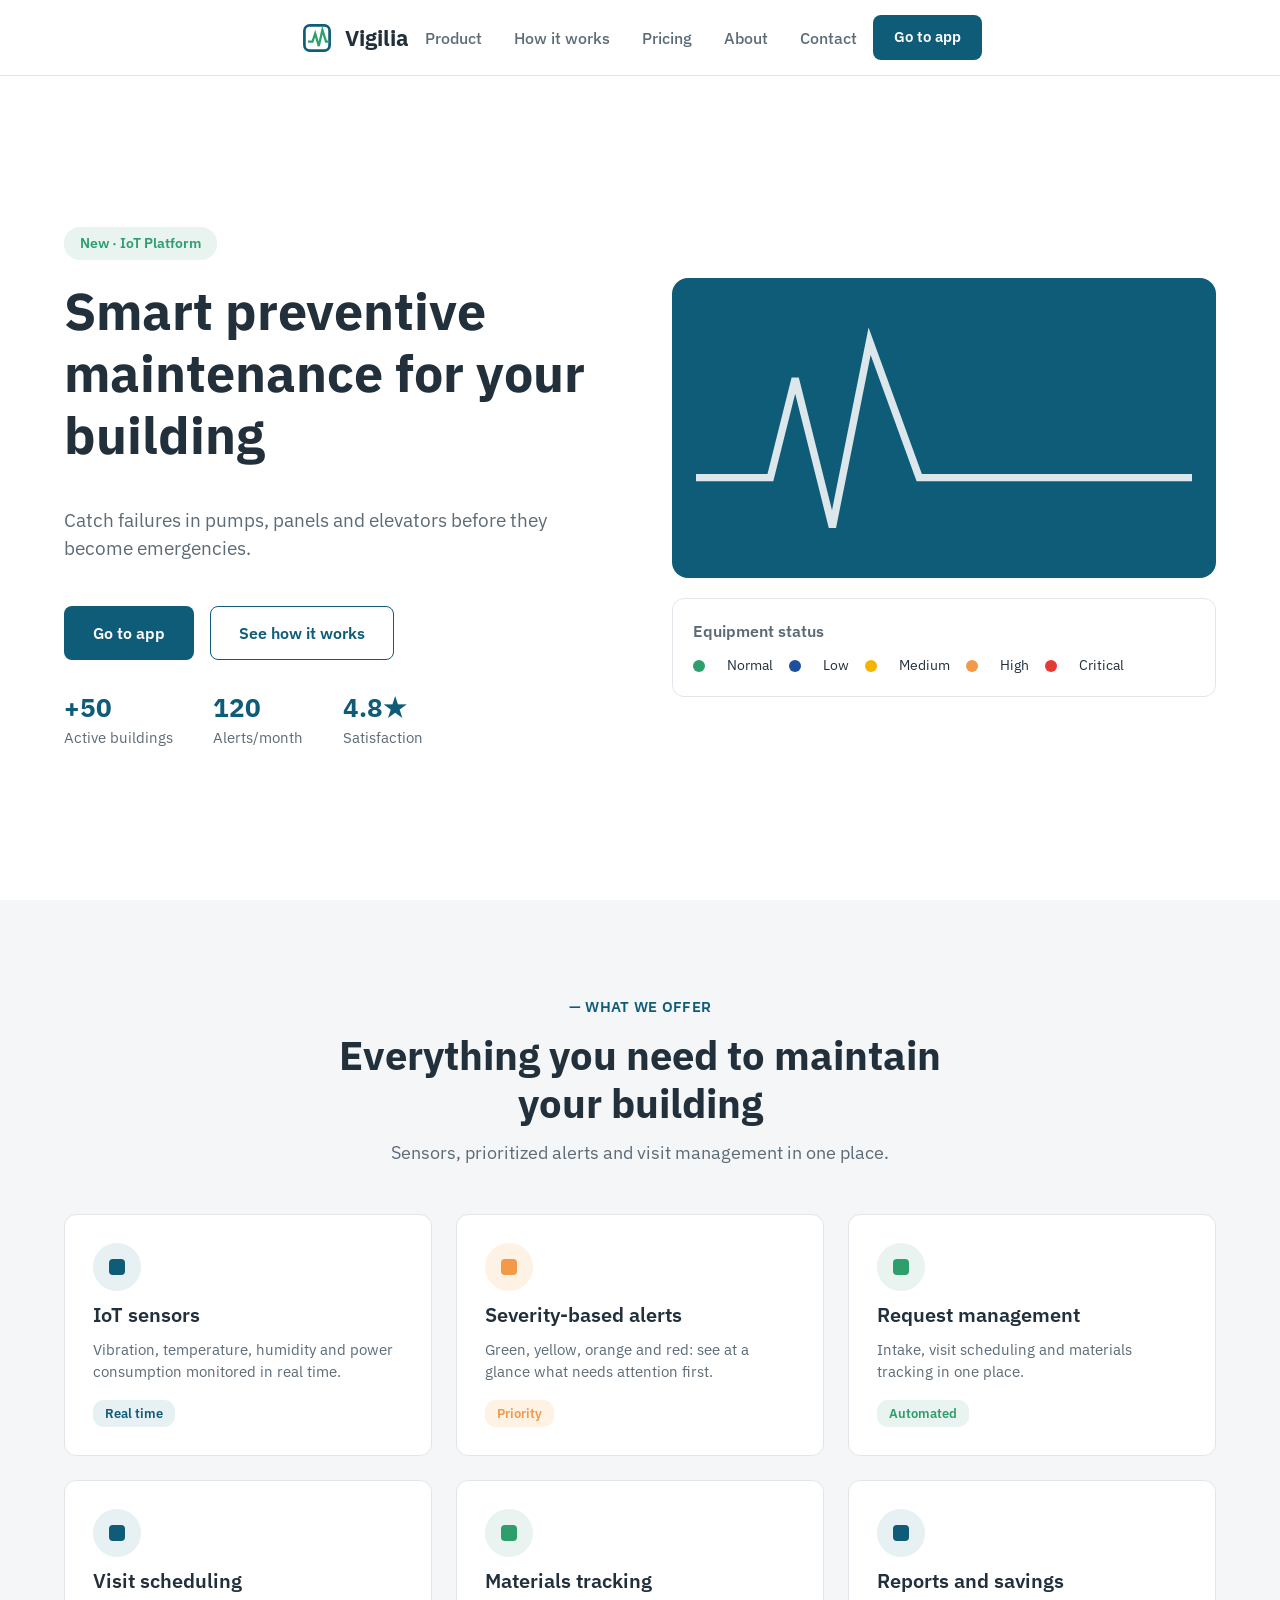
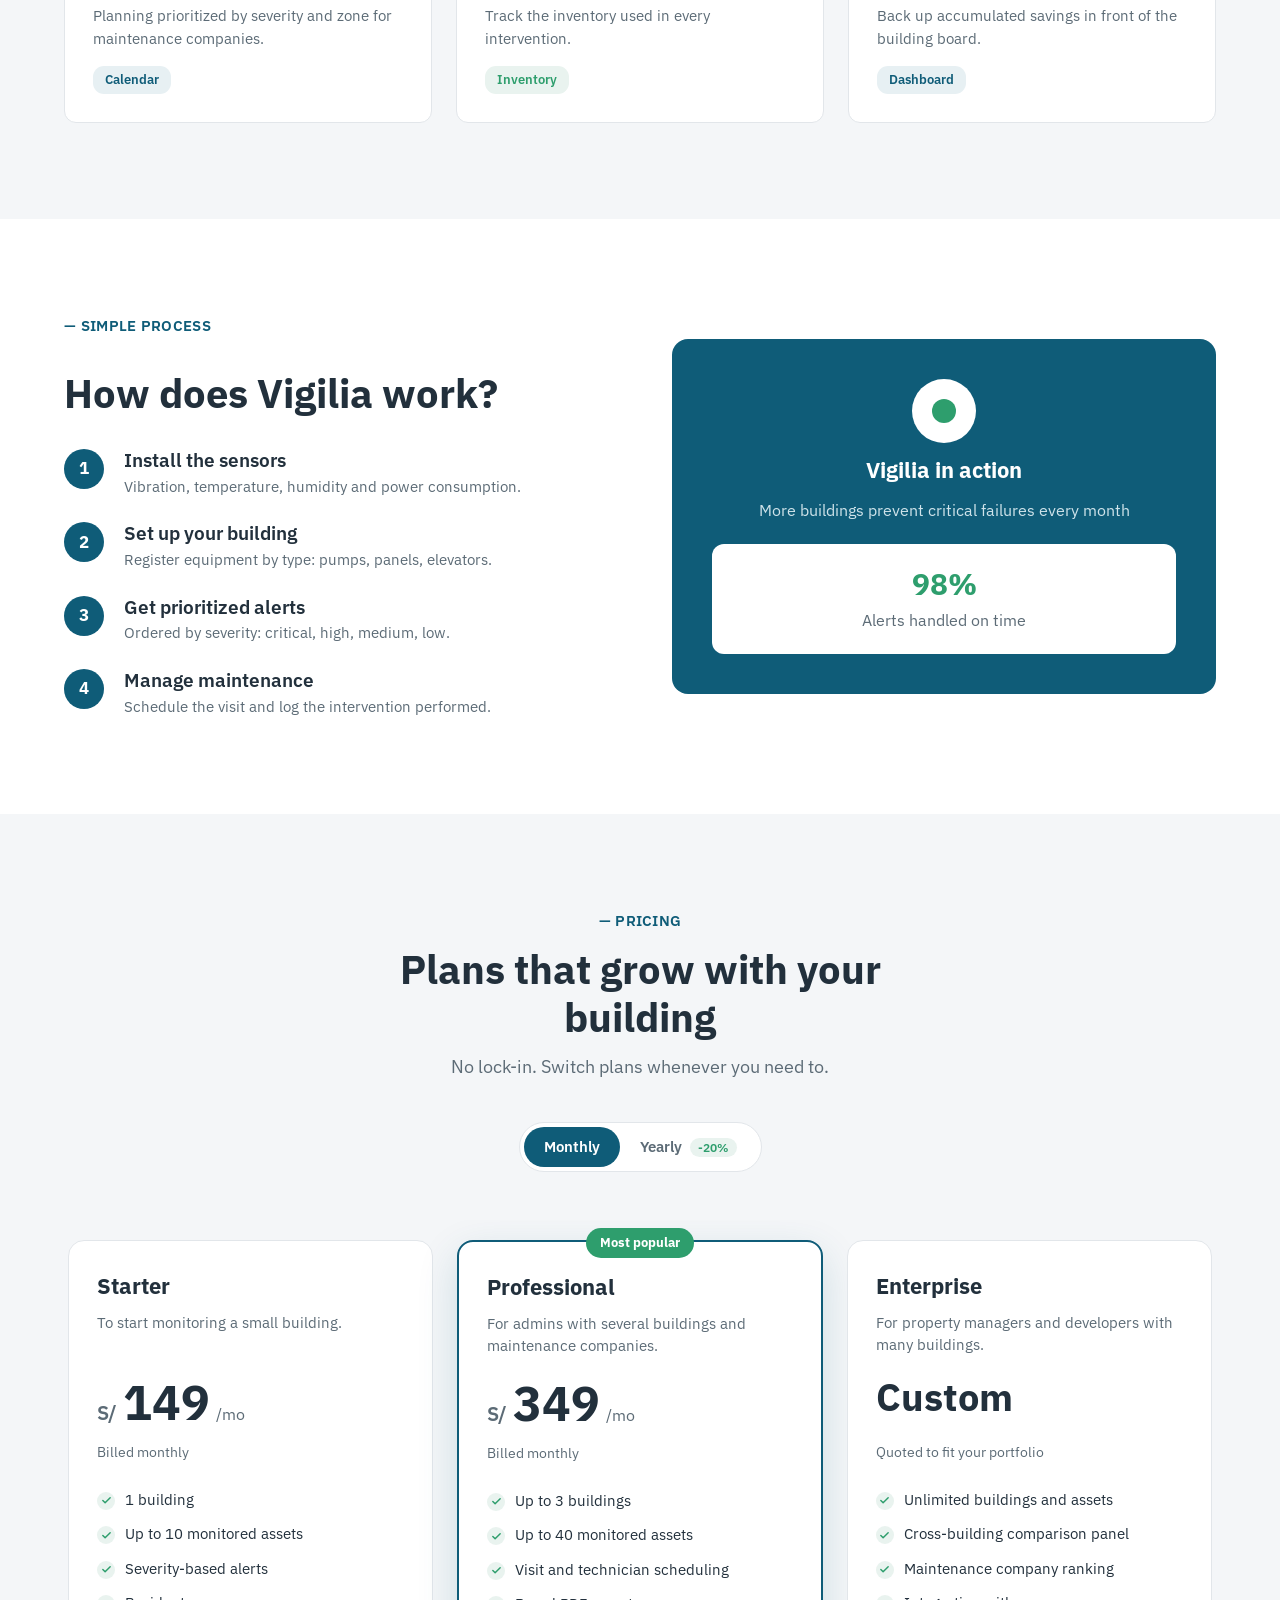
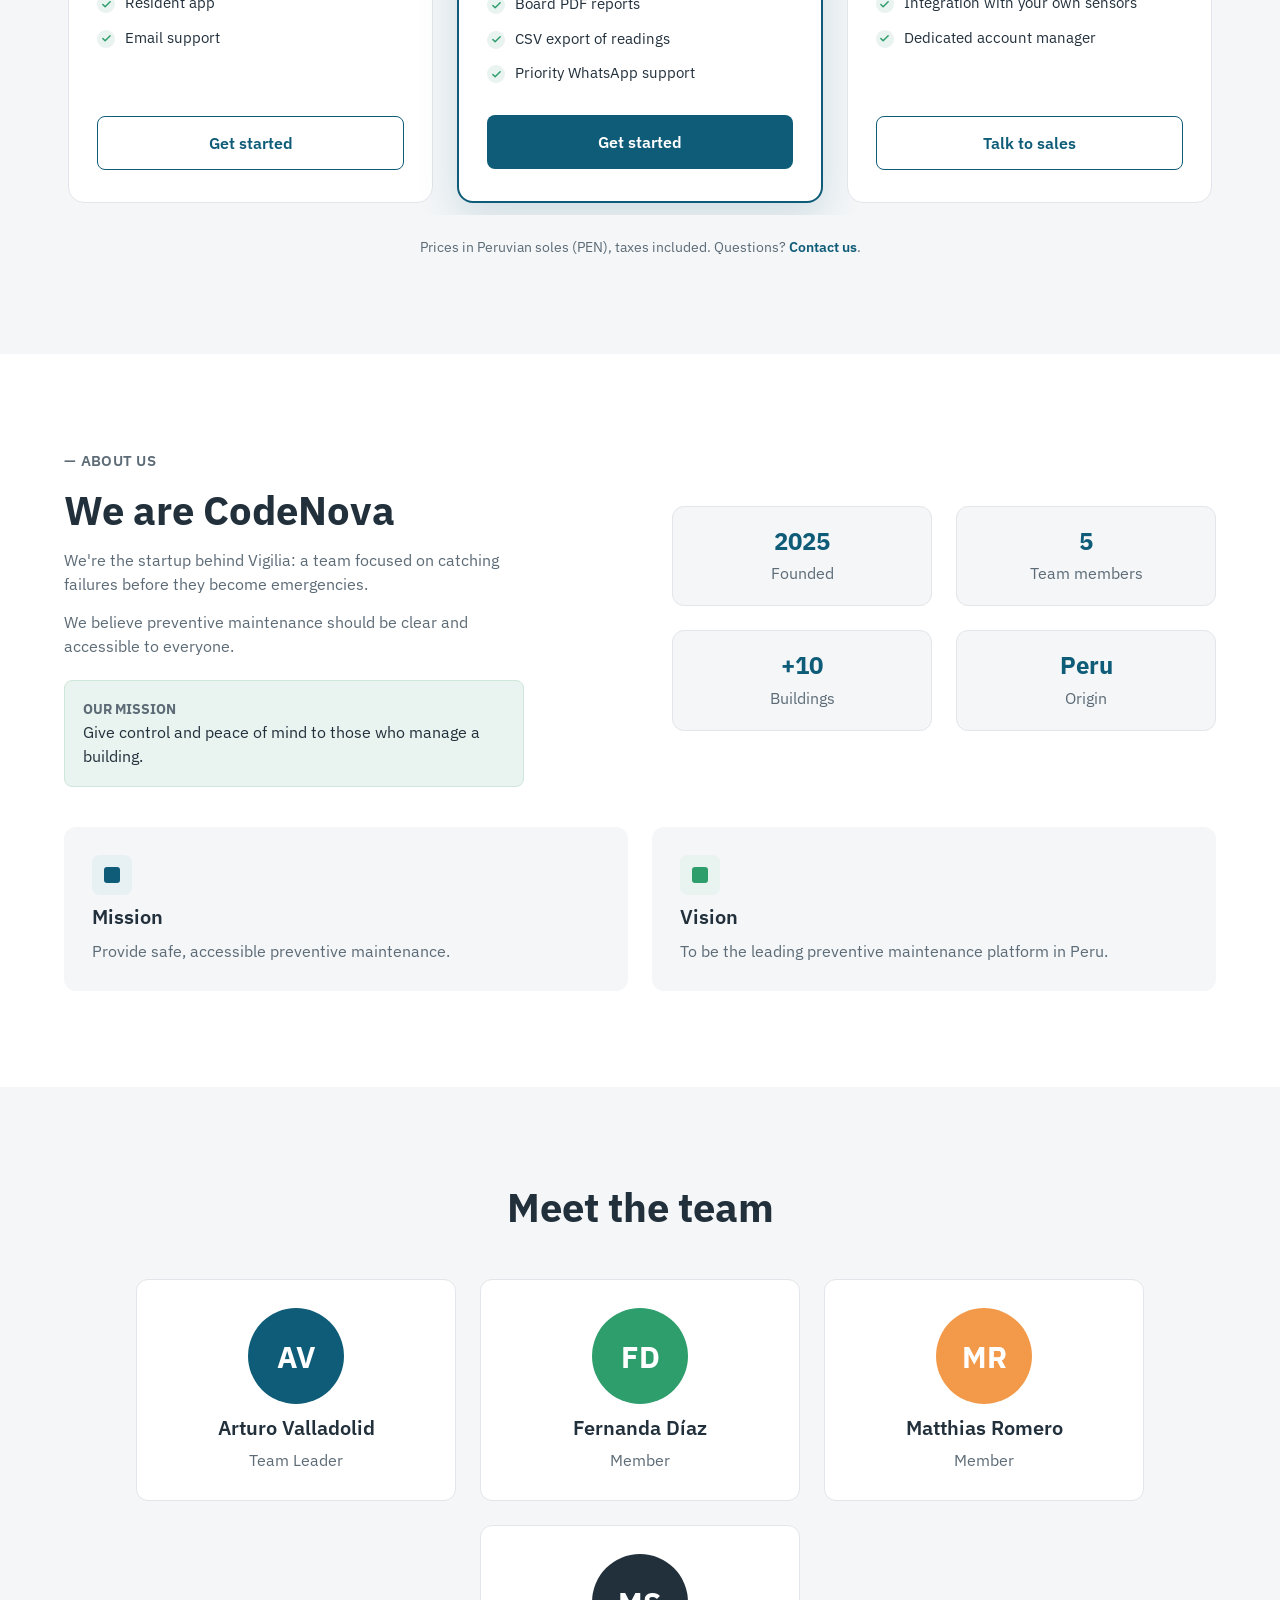
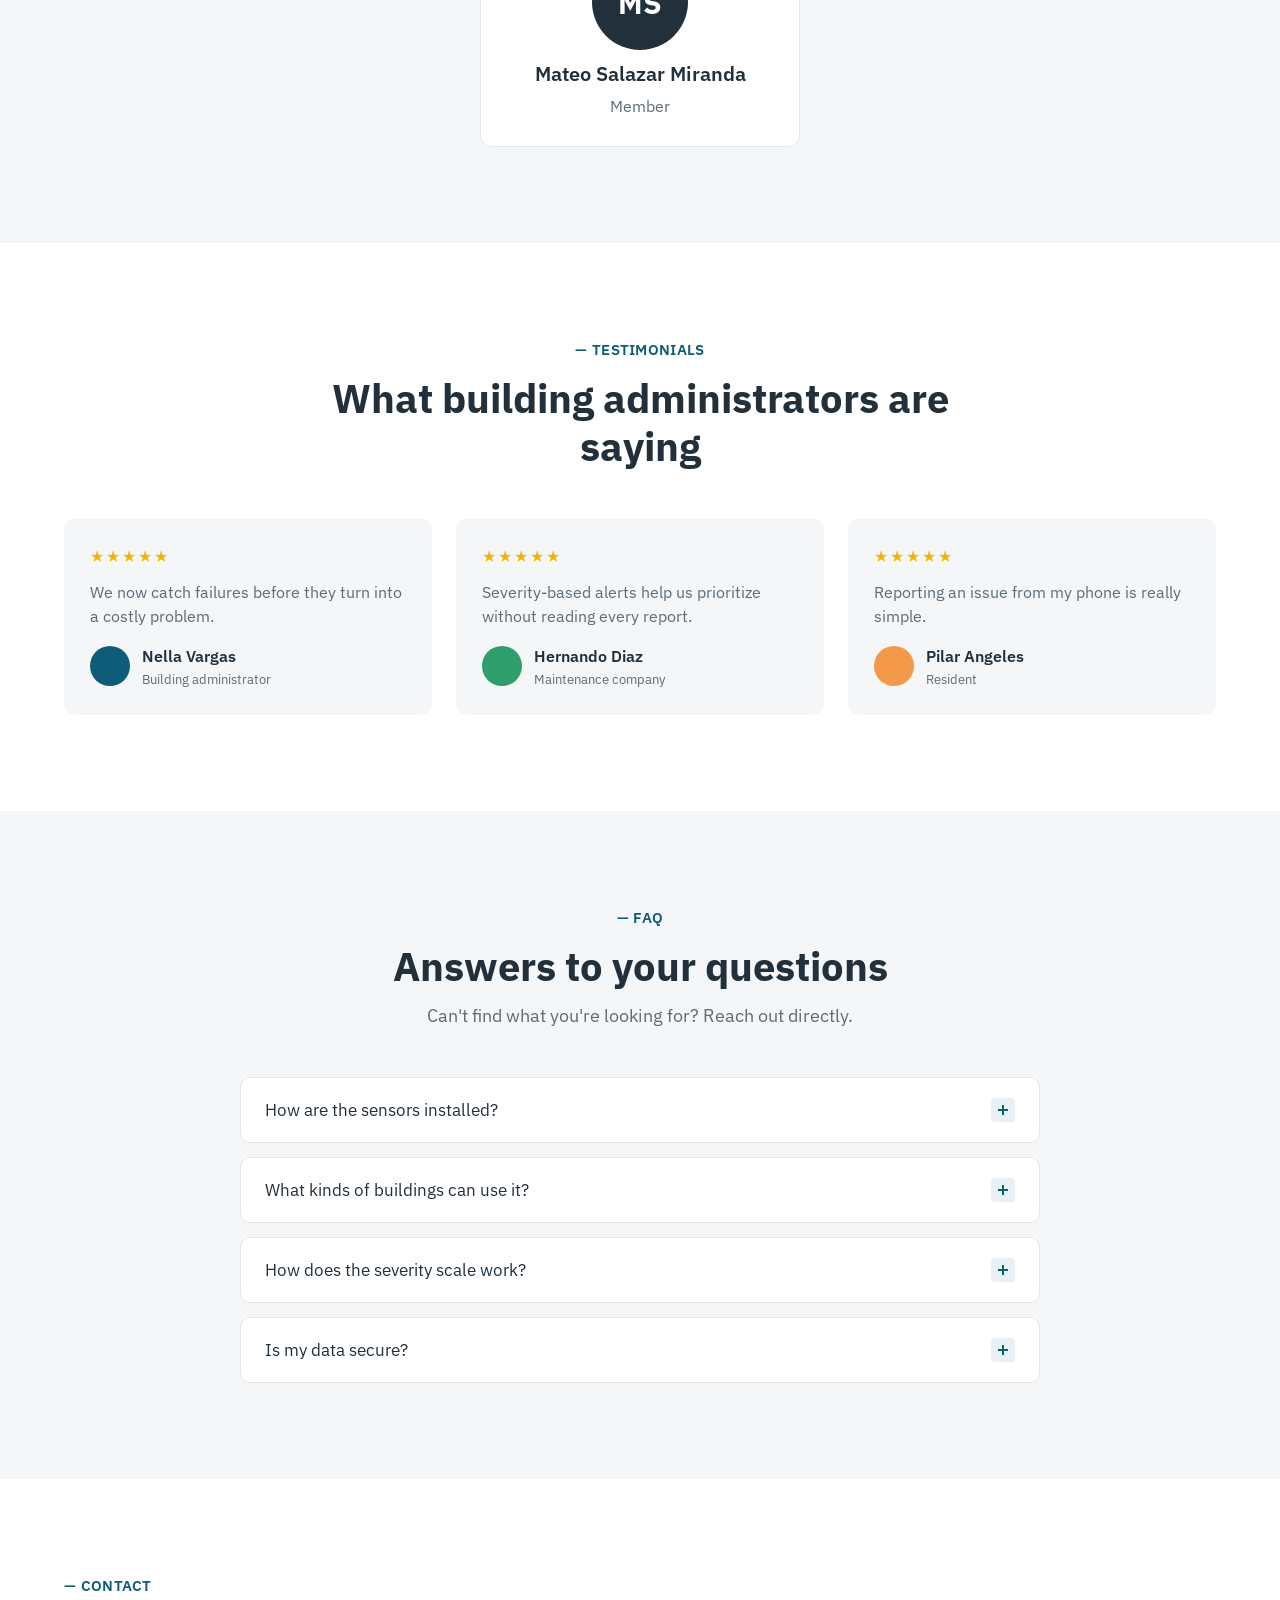
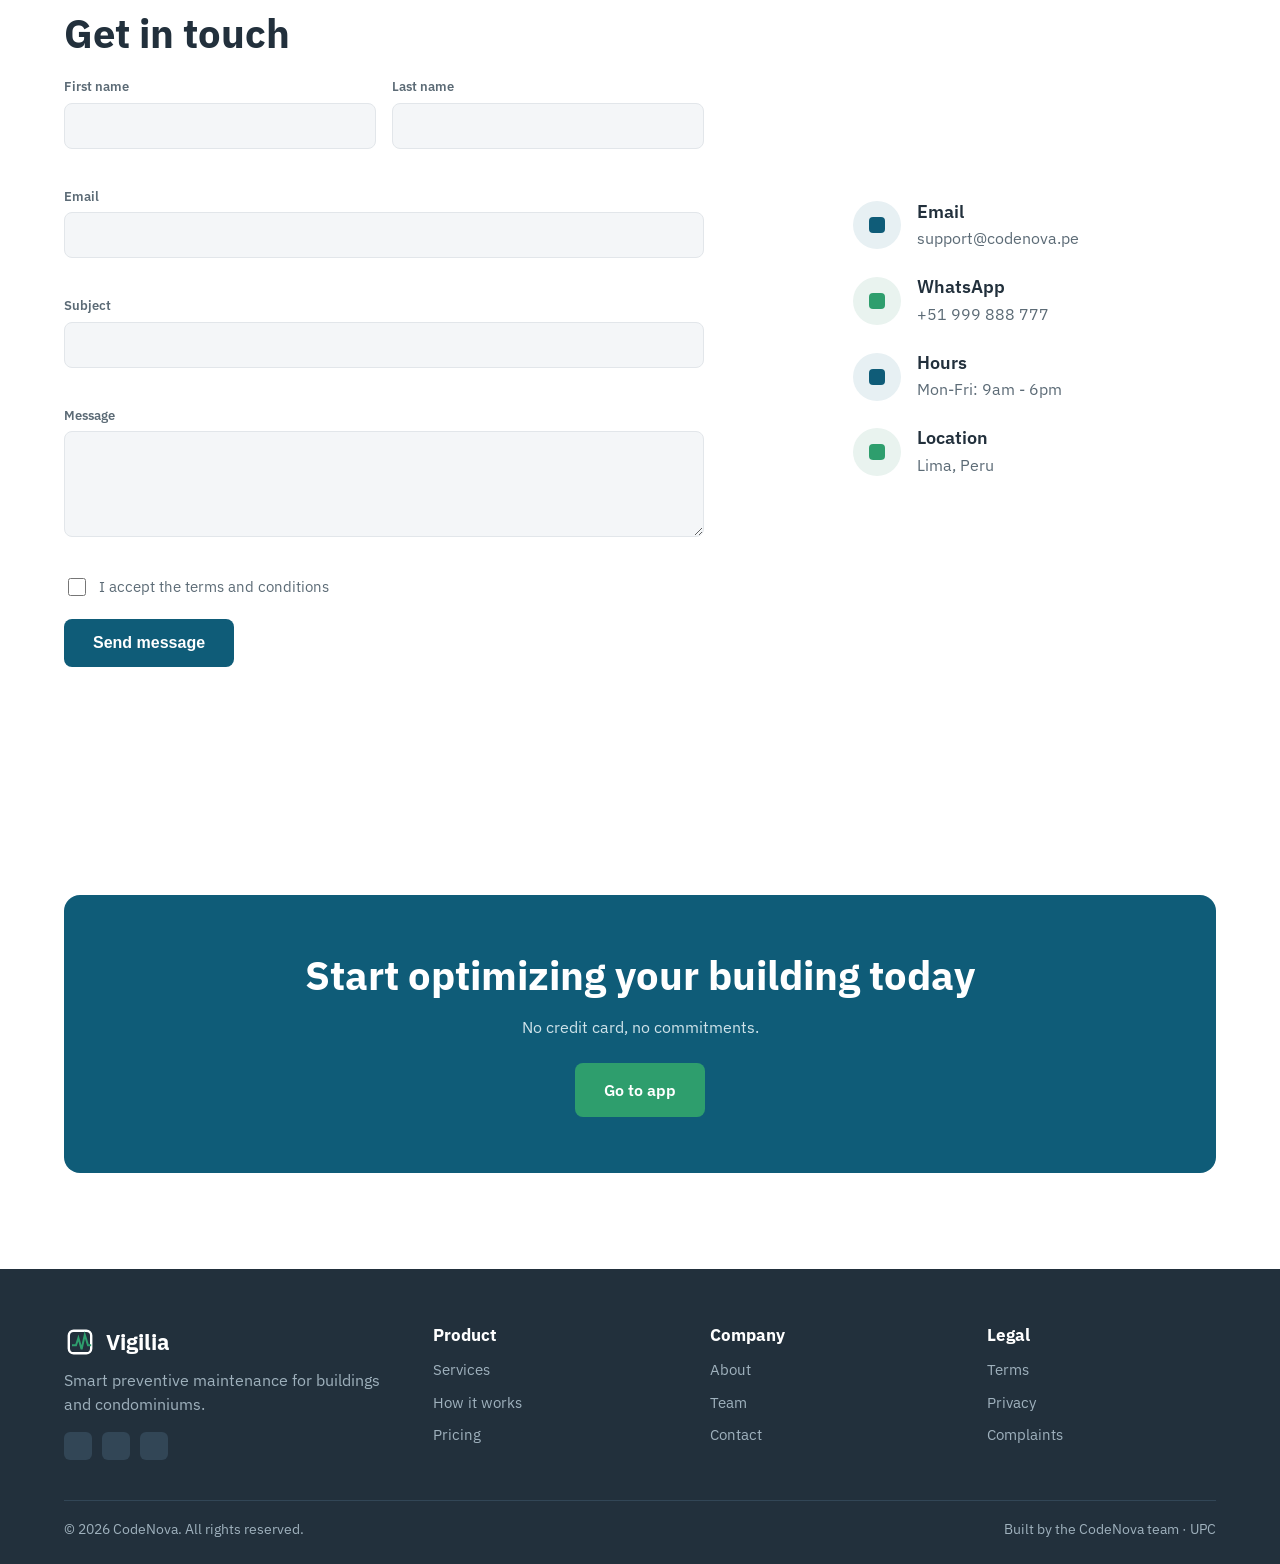
==== index.html @ ddab9d47 "fix(landing): add seo meta tags and four severity levels" ====
<!DOCTYPE html>
<html lang="en">
<head>
<meta charset="UTF-8">
<meta name="viewport" content="width=device-width, initial-scale=1.0">
<title>Vigilia — Smart Preventive Maintenance</title>
<meta name="description" content="Vigilia: an IoT preventive maintenance platform for buildings and condominiums. Catch failures in pumps, panels and elevators before they become emergencies.">
<meta name="keywords" content="preventive maintenance, building maintenance, condominium, IoT sensors, water pump, elevator, electrical panel, Lima, Vigilia">
<meta name="author" content="CodeNova">
<link rel="icon" href="data:image/svg+xml,%3Csvg xmlns='http://www.w3.org/2000/svg' viewBox='0 0 40 40'%3E%3Crect x='6' y='6' width='28' height='28' rx='6' fill='none' stroke='%230F5C78' stroke-width='3'/%3E%3Cpolyline points='10,24 15,24 18,15 22,29 26,11 30,24 34,24' fill='none' stroke='%232E9E6D' stroke-width='2.5'/%3E%3C/svg%3E">
<link rel="preconnect" href="https://fonts.googleapis.com">
<link rel="preconnect" href="https://fonts.gstatic.com" crossorigin>
<link href="https://fonts.googleapis.com/css2?family=IBM+Plex+Sans:wght@400;500;600;700&display=swap" rel="stylesheet">
<link rel="stylesheet" href="css/style.css">
</head>
<body>

<header class="site-header" id="header">
  <div class="container header-inner">
    <a href="#top" class="logo" aria-label="Vigilia - home">
      <svg viewBox="0 0 40 40" width="36" height="36" aria-hidden="true">
        <rect x="6" y="6" width="28" height="28" rx="6" fill="none" stroke="#0F5C78" stroke-width="3"></rect>
        <polyline points="10,24 15,24 18,15 22,29 26,11 30,24 34,24" fill="none" stroke="#2E9E6D" stroke-width="2.5"></polyline>
      </svg>
      <span>Vigilia</span>
    </a>

    <nav class="main-nav" id="main-nav">
      <a href="#features">Product</a>
      <a href="#how-it-works">How it works</a>
      <a href="#pricing">Pricing</a>
      <a href="#about">About</a>
      <a href="#contact">Contact</a>
    </nav>

    <div class="header-actions">
      <a href="https://vigilia-frontend.vercel.app" class="btn btn-primary btn-sm">Go to app</a>
    </div>

    <button class="menu-toggle" id="menu-toggle" aria-label="Open menu" aria-expanded="false" aria-controls="main-nav">
      <span></span><span></span><span></span>
    </button>
  </div>
</header>

<main id="top">

  <!-- HERO -->
  <section class="hero">
    <div class="container hero-inner">
      <div class="hero-copy">
        <span class="badge badge-green">New · IoT Platform</span>
        <h1>Smart preventive maintenance for your building</h1>
        <p class="lead">Catch failures in pumps, panels and elevators before they become emergencies.</p>
        <div class="hero-cta">
          <a href="https://vigilia-frontend.vercel.app" class="btn btn-primary">Go to app</a>
          <a href="#how-it-works" class="btn btn-outline">See how it works</a>
        </div>
        <div class="hero-stats">
          <div class="stat">
            <h3>+50</h3>
            <p>Active buildings</p>
          </div>
          <div class="stat">
            <h3>120</h3>
            <p>Alerts/month</p>
          </div>
          <div class="stat">
            <h3>4.8★</h3>
            <p>Satisfaction</p>
          </div>
        </div>
      </div>

      <div class="hero-visual">
        <div class="chart-card">
          <svg viewBox="0 0 200 100" aria-label="Preview of the Vigilia dashboard">
            <polyline points="0,70 30,70 40,30 55,90 70,15 90,70 200,70" fill="none" stroke="#ffffff" stroke-width="3" opacity="0.85"></polyline>
          </svg>
        </div>
        <div class="status-card">
          <p class="status-title">Equipment status</p>
          <div class="status-legend">
            <span class="dot" style="background:#2E9E6D"></span>Normal
            <span class="dot" style="background:#1F4E9C"></span>Low
            <span class="dot" style="background:#F4B400"></span>Medium
            <span class="dot" style="background:#F2994A"></span>High
            <span class="dot" style="background:#E53935"></span>Critical
          </div>
        </div>
      </div>
    </div>
  </section>

  <!-- FEATURES -->
  <section class="section section-alt" id="features">
    <div class="container">
      <div class="section-heading">
        <p class="eyebrow">— WHAT WE OFFER</p>
        <h2>Everything you need to maintain your building</h2>
        <p class="section-sub">Sensors, prioritized alerts and visit management in one place.</p>
      </div>

      <div class="grid grid-3">
        <div class="card">
          <div class="icon-badge icon-blue"></div>
          <h3>IoT sensors</h3>
          <p>Vibration, temperature, humidity and power consumption monitored in real time.</p>
          <span class="tag tag-blue">Real time</span>
        </div>
        <div class="card">
          <div class="icon-badge icon-orange"></div>
          <h3>Severity-based alerts</h3>
          <p>Green, yellow, orange and red: see at a glance what needs attention first.</p>
          <span class="tag tag-orange">Priority</span>
        </div>
        <div class="card">
          <div class="icon-badge icon-green"></div>
          <h3>Request management</h3>
          <p>Intake, visit scheduling and materials tracking in one place.</p>
          <span class="tag tag-green">Automated</span>
        </div>
        <div class="card">
          <div class="icon-badge icon-blue"></div>
          <h3>Visit scheduling</h3>
          <p>Planning prioritized by severity and zone for maintenance companies.</p>
          <span class="tag tag-blue">Calendar</span>
        </div>
        <div class="card">
          <div class="icon-badge icon-green"></div>
          <h3>Materials tracking</h3>
          <p>Track the inventory used in every intervention.</p>
          <span class="tag tag-green">Inventory</span>
        </div>
        <div class="card">
          <div class="icon-badge icon-blue"></div>
          <h3>Reports and savings</h3>
          <p>Back up accumulated savings in front of the building board.</p>
          <span class="tag tag-blue">Dashboard</span>
        </div>
      </div>
    </div>
  </section>

  <!-- HOW IT WORKS -->
  <section class="section" id="how-it-works">
    <div class="container how-inner">
      <div class="how-copy">
        <p class="eyebrow">— SIMPLE PROCESS</p>
        <h2>How does Vigilia work?</h2>

        <ol class="steps">
          <li>
            <span class="step-number">1</span>
            <div>
              <h3>Install the sensors</h3>
              <p>Vibration, temperature, humidity and power consumption.</p>
            </div>
          </li>
          <li>
            <span class="step-number">2</span>
            <div>
              <h3>Set up your building</h3>
              <p>Register equipment by type: pumps, panels, elevators.</p>
            </div>
          </li>
          <li>
            <span class="step-number">3</span>
            <div>
              <h3>Get prioritized alerts</h3>
              <p>Ordered by severity: critical, high, medium, low.</p>
            </div>
          </li>
          <li>
            <span class="step-number">4</span>
            <div>
              <h3>Manage maintenance</h3>
              <p>Schedule the visit and log the intervention performed.</p>
            </div>
          </li>
        </ol>
      </div>

      <div class="how-visual">
        <div class="action-card">
          <div class="action-icon"></div>
          <h3>Vigilia in action</h3>
          <p>More buildings prevent critical failures every month</p>
          <div class="action-metric">
            <h3>98%</h3>
            <p>Alerts handled on time</p>
          </div>
        </div>
      </div>
    </div>
  </section>

  <!-- PRICING -->
  <section class="section section-alt" id="pricing">
    <div class="container">
      <div class="section-heading">
        <p class="eyebrow">— PRICING</p>
        <h2>Plans that grow with your building</h2>
        <p class="section-sub">No lock-in. Switch plans whenever you need to.</p>
        <div class="billing-toggle" role="group" aria-label="Billing">
          <button type="button" class="on" data-billing="monthly">Monthly</button>
          <button type="button" data-billing="yearly">Yearly <span>-20%</span></button>
        </div>
      </div>

      <div class="pricing-carousel">
        <button type="button" class="carousel-btn prev" id="price-prev" aria-label="Previous plan">
          <svg viewBox="0 0 24 24" width="22" height="22" fill="none" stroke="currentColor" stroke-width="2" stroke-linecap="round" stroke-linejoin="round" aria-hidden="true"><path d="m15 18-6-6 6-6"/></svg>
        </button>

        <div class="pricing-track" id="price-track" tabindex="0" aria-label="Pricing plans">
          <article class="plan">
            <h3>Starter</h3>
            <p class="plan-desc">To start monitoring a small building.</p>
            <p class="plan-price"><span class="cur">S/</span><span class="amount" data-monthly="149" data-yearly="119">149</span><span class="per">/mo</span></p>
            <p class="plan-billed" data-monthly-text="Billed monthly" data-yearly-text="Billed yearly (S/ 1,428)">Billed monthly</p>
            <ul class="plan-list">
              <li>1 building</li>
              <li>Up to 10 monitored assets</li>
              <li>Severity-based alerts</li>
              <li>Resident app</li>
              <li>Email support</li>
            </ul>
            <a href="https://vigilia-frontend.vercel.app" class="btn btn-outline">Get started</a>
          </article>

          <article class="plan plan-featured">
            <span class="plan-flag">Most popular</span>
            <h3>Professional</h3>
            <p class="plan-desc">For admins with several buildings and maintenance companies.</p>
            <p class="plan-price"><span class="cur">S/</span><span class="amount" data-monthly="349" data-yearly="279">349</span><span class="per">/mo</span></p>
            <p class="plan-billed" data-monthly-text="Billed monthly" data-yearly-text="Billed yearly (S/ 3,348)">Billed monthly</p>
            <ul class="plan-list">
              <li>Up to 3 buildings</li>
              <li>Up to 40 monitored assets</li>
              <li>Visit and technician scheduling</li>
              <li>Board PDF reports</li>
              <li>CSV export of readings</li>
              <li>Priority WhatsApp support</li>
            </ul>
            <a href="https://vigilia-frontend.vercel.app" class="btn btn-primary">Get started</a>
          </article>

          <article class="plan">
            <h3>Enterprise</h3>
            <p class="plan-desc">For property managers and developers with many buildings.</p>
            <p class="plan-price plan-custom"><span class="amount">Custom</span></p>
            <p class="plan-billed">Quoted to fit your portfolio</p>
            <ul class="plan-list">
              <li>Unlimited buildings and assets</li>
              <li>Cross-building comparison panel</li>
              <li>Maintenance company ranking</li>
              <li>Integration with your own sensors</li>
              <li>Dedicated account manager</li>
            </ul>
            <a href="#contact" class="btn btn-outline">Talk to sales</a>
          </article>
        </div>

        <button type="button" class="carousel-btn next" id="price-next" aria-label="Next plan">
          <svg viewBox="0 0 24 24" width="22" height="22" fill="none" stroke="currentColor" stroke-width="2" stroke-linecap="round" stroke-linejoin="round" aria-hidden="true"><path d="m9 18 6-6-6-6"/></svg>
        </button>
      </div>
      <div class="carousel-dots" id="price-dots" aria-hidden="true"></div>
      <p class="pricing-note">Prices in Peruvian soles (PEN), taxes included. Questions? <a href="#contact">Contact us</a>.</p>
    </div>
  </section>

  <!-- ABOUT -->
  <section class="section" id="about">
    <div class="container">
      <div class="about-top">
        <div class="about-copy">
          <p class="eyebrow">— ABOUT US</p>
          <h2>We are CodeNova</h2>
          <p>We're the startup behind Vigilia: a team focused on catching failures before they become emergencies.</p>
          <p>We believe preventive maintenance should be clear and accessible to everyone.</p>
          <div class="mission-callout">
            <p class="mission-label">OUR MISSION</p>
            <p>Give control and peace of mind to those who manage a building.</p>
          </div>
        </div>

        <div class="about-stats">
          <div class="grid grid-2">
            <div class="stat-card">
              <h3>2025</h3>
              <p>Founded</p>
            </div>
            <div class="stat-card">
              <h3>5</h3>
              <p>Team members</p>
            </div>
            <div class="stat-card">
              <h3>+10</h3>
              <p>Buildings</p>
            </div>
            <div class="stat-card">
              <h3>Peru</h3>
              <p>Origin</p>
            </div>
          </div>
        </div>
      </div>

      <div class="grid grid-2 about-values">
        <div class="value-card">
          <div class="icon-badge icon-blue small"></div>
          <h3>Mission</h3>
          <p>Provide safe, accessible preventive maintenance.</p>
        </div>
        <div class="value-card">
          <div class="icon-badge icon-green small"></div>
          <h3>Vision</h3>
          <p>To be the leading preventive maintenance platform in Peru.</p>
        </div>
      </div>
    </div>
  </section>

  <!-- TEAM -->
  <section class="section section-alt" id="team">
    <div class="container">
      <h2 class="text-center">Meet the team</h2>
      <div class="grid grid-3 team-grid">
        <div class="team-card">
          <div class="avatar avatar-blue">AV</div>
          <h3>Arturo Valladolid</h3>
          <p>Team Leader</p>
        </div>
        <div class="team-card">
          <div class="avatar avatar-green">FD</div>
          <h3>Fernanda Díaz</h3>
          <p>Member</p>
        </div>
        <div class="team-card">
          <div class="avatar avatar-orange">MR</div>
          <h3>Matthias Romero</h3>
          <p>Member</p>
        </div>
        <div class="team-card">
          <div class="avatar avatar-dark">MS</div>
          <h3>Mateo Salazar Miranda</h3>
          <p>Member</p>
        </div>
      </div>
    </div>
  </section>

  <!-- TESTIMONIALS -->
  <section class="section" id="testimonials">
    <div class="container">
      <div class="section-heading">
        <p class="eyebrow">— TESTIMONIALS</p>
        <h2>What building administrators are saying</h2>
      </div>

      <div class="grid grid-3">
        <div class="testimonial-card">
          <div class="stars">★★★★★</div>
          <p>We now catch failures before they turn into a costly problem.</p>
          <div class="testimonial-author">
            <div class="avatar avatar-blue small"></div>
            <div>
              <p class="author-name">Nella Vargas</p>
              <p class="author-role">Building administrator</p>
            </div>
          </div>
        </div>
        <div class="testimonial-card">
          <div class="stars">★★★★★</div>
          <p>Severity-based alerts help us prioritize without reading every report.</p>
          <div class="testimonial-author">
            <div class="avatar avatar-green small"></div>
            <div>
              <p class="author-name">Hernando Diaz</p>
              <p class="author-role">Maintenance company</p>
            </div>
          </div>
        </div>
        <div class="testimonial-card">
          <div class="stars">★★★★★</div>
          <p>Reporting an issue from my phone is really simple.</p>
          <div class="testimonial-author">
            <div class="avatar avatar-orange small"></div>
            <div>
              <p class="author-name">Pilar Angeles</p>
              <p class="author-role">Resident</p>
            </div>
          </div>
        </div>
      </div>
    </div>
  </section>

  <!-- FAQ -->
  <section class="section section-alt" id="faq">
    <div class="container">
      <div class="section-heading">
        <p class="eyebrow">— FAQ</p>
        <h2>Answers to your questions</h2>
        <p class="section-sub">Can't find what you're looking for? Reach out directly.</p>
      </div>

      <div class="faq-list">

        <div class="faq-item">
          <button class="faq-question" aria-expanded="false">
            <span>How are the sensors installed?</span>
            <span class="faq-icon"></span>
          </button>
          <div class="faq-answer">
            <p>Our technical team schedules a visit to install sensors on pumps, panels and elevators. The process doesn't interrupt the building's operation.</p>
          </div>
        </div>

        <div class="faq-item">
          <button class="faq-question" aria-expanded="false">
            <span>What kinds of buildings can use it?</span>
            <span class="faq-icon"></span>
          </button>
          <div class="faq-answer">
            <p>Vigilia works for residential buildings, condominiums and corporate buildings of any size.</p>
          </div>
        </div>

        <div class="faq-item">
          <button class="faq-question" aria-expanded="false">
            <span>How does the severity scale work?</span>
            <span class="faq-icon"></span>
          </button>
          <div class="faq-answer">
            <p>Alerts are classified into four severity levels: low, medium, high and critical, based on how far a reading is from the expected range.</p>
          </div>
        </div>

        <div class="faq-item">
          <button class="faq-question" aria-expanded="false">
            <span>Is my data secure?</span>
            <span class="faq-icon"></span>
          </button>
          <div class="faq-answer">
            <p>Yes, your equipment and building information is stored encrypted and is only accessible to authorized users on your account.</p>
          </div>
        </div>
      </div>
    </div>
  </section>

  <!-- CONTACT -->
  <section class="section" id="contact">
    <div class="container contact-inner">
      <div class="contact-form-wrap">
        <p class="eyebrow">— CONTACT</p>
        <h2>Get in touch</h2>

        <form id="contact-form" novalidate>
          <div class="form-row">
            <div class="form-field">
              <label for="firstname">First name</label>
              <input type="text" id="firstname" name="firstname" required>
              <span class="field-error"></span>
            </div>
            <div class="form-field">
              <label for="lastname">Last name</label>
              <input type="text" id="lastname" name="lastname" required>
              <span class="field-error"></span>
            </div>
          </div>

          <div class="form-field">
            <label for="email">Email</label>
            <input type="email" id="email" name="email" required>
            <span class="field-error"></span>
          </div>

          <div class="form-field">
            <label for="subject">Subject</label>
            <input type="text" id="subject" name="subject" required>
            <span class="field-error"></span>
          </div>

          <div class="form-field">
            <label for="message">Message</label>
            <textarea id="message" name="message" rows="4" required></textarea>
            <span class="field-error"></span>
          </div>

          <label class="checkbox-field">
            <input type="checkbox" id="terms" name="terms" required>
            I accept the terms and conditions
          </label>

          <button type="submit" class="btn btn-primary">Send message</button>

          <p class="form-feedback" id="form-feedback" role="status" aria-live="polite"></p>
        </form>
      </div>

      <div class="contact-info">
        <div class="info-item">
          <div class="icon-badge icon-blue"></div>
          <div>
            <h3>Email</h3>
            <p>support@codenova.pe</p>
          </div>
        </div>
        <div class="info-item">
          <div class="icon-badge icon-green"></div>
          <div>
            <h3>WhatsApp</h3>
            <p>+51 999 888 777</p>
          </div>
        </div>
        <div class="info-item">
          <div class="icon-badge icon-blue"></div>
          <div>
            <h3>Hours</h3>
            <p>Mon-Fri: 9am - 6pm</p>
          </div>
        </div>
        <div class="info-item">
          <div class="icon-badge icon-green"></div>
          <div>
            <h3>Location</h3>
            <p>Lima, Peru</p>
          </div>
        </div>
      </div>
    </div>
  </section>

  <!-- CTA -->
  <section class="section">
    <div class="container">
      <div class="cta-box">
        <h2>Start optimizing your building today</h2>
        <p>No credit card, no commitments.</p>
        <div class="cta-actions">
          <a href="https://vigilia-frontend.vercel.app" class="btn btn-accent">Go to app</a>
        </div>
      </div>
    </div>
  </section>

</main>

<footer class="site-footer">
  <div class="container">
    <div class="footer-grid">
      <div class="footer-brand">
        <a href="#top" class="logo logo-light">
          <svg viewBox="0 0 40 40" width="32" height="32" aria-hidden="true">
            <rect x="6" y="6" width="28" height="28" rx="6" fill="none" stroke="#ffffff" stroke-width="3"></rect>
            <polyline points="10,24 15,24 18,15 22,29 26,11 30,24 34,24" fill="none" stroke="#2E9E6D" stroke-width="2.5"></polyline>
          </svg>
          <span>Vigilia</span>
        </a>
        <p>Smart preventive maintenance for buildings and condominiums.</p>
        <div class="social-links">
          <a href="#" aria-label="Facebook"></a>
          <a href="#" aria-label="Instagram"></a>
          <a href="#" aria-label="LinkedIn"></a>
        </div>
      </div>

      <div class="footer-col">
        <h3>Product</h3>
        <a href="#features">Services</a>
        <a href="#how-it-works">How it works</a>
        <a href="#pricing">Pricing</a>
      </div>

      <div class="footer-col">
        <h3>Company</h3>
        <a href="#about">About</a>
        <a href="#team">Team</a>
        <a href="#contact">Contact</a>
      </div>

      <div class="footer-col">
        <h3>Legal</h3>
        <a href="#">Terms</a>
        <a href="#">Privacy</a>
        <a href="#">Complaints</a>
      </div>
    </div>

    <div class="footer-bottom">
      <p>© 2026 CodeNova. All rights reserved.</p>
      <p>Built by the CodeNova team · UPC</p>
    </div>
  </div>
</footer>

<script src="js/script.js"></script>
<script src="js/landing-extras.js"></script>
</body>
</html>
---- css/style.css ----
:root {
  --color-primary: #0F5C78;
  --color-primary-dark: #0c4a61;
  --color-green: #2E9E6D;
  --color-orange: #F2994A;
  --color-yellow: #F4B400;
  --color-red: #E53935;
  --color-dark: #22303C;
  --color-text: #22303C;
  --color-text-muted: #5c6b76;
  --color-border: #E2E6EA;
  --color-bg-alt: #F4F6F8;
  --color-blue-tint: #E7F0F3;
  --color-green-tint: #E9F3EF;
  --color-orange-tint: #FDF2E3;
  --font-main: 'IBM Plex Sans', Arial, sans-serif;
  --max-width: 1200px;
  --radius: 12px;
  --header-height: 76px;
}

* { box-sizing: border-box; }

html { scroll-behavior: smooth; }

body {
  margin: 0;
  font-family: var(--font-main);
  color: var(--color-text);
  background: #ffffff;
  line-height: 1.5;
}

img, svg { max-width: 100%; display: block; }

a { text-decoration: none; color: inherit; }

ul, ol { margin: 0; padding: 0; list-style: none; }

.container {
  max-width: var(--max-width);
  margin: 0 auto;
  padding: 0 24px;
}

h1, h2, h3 { margin: 0; line-height: 1.2; }

h2 { font-size: clamp(28px, 4vw, 40px); font-weight: 700; }

.eyebrow {
  color: var(--color-primary);
  font-weight: 600;
  font-size: 15px;
  letter-spacing: 0.02em;
  margin: 0 0 12px 0;
}

.section-heading {
  text-align: center;
  max-width: 640px;
  margin: 0 auto 48px auto;
}

.section-sub { color: var(--color-text-muted); font-size: 18px; margin-top: 12px; }

.text-center { text-align: center; margin-bottom: 48px; }

/* Buttons */
.btn {
  display: inline-flex;
  align-items: center;
  justify-content: center;
  padding: 14px 28px;
  border-radius: 8px;
  font-weight: 600;
  font-size: 16px;
  border: 1px solid transparent;
  cursor: pointer;
  transition: background 0.15s ease, border-color 0.15s ease, color 0.15s ease, transform 0.1s ease;
  white-space: nowrap;
}
.btn:active { transform: scale(0.98); }

.btn-primary { background: var(--color-primary); color: #fff; }
.btn-primary:hover { background: var(--color-primary-dark); }

.btn-outline { background: transparent; border-color: var(--color-primary); color: var(--color-primary); }
.btn-outline:hover { background: var(--color-blue-tint); }

.btn-accent { background: var(--color-green); color: #fff; }
.btn-accent:hover { filter: brightness(0.92); }

.btn-inverse { border-color: #fff; color: #fff; }
.btn-inverse:hover { background: rgba(255,255,255,0.12); }

.btn-sm { padding: 10px 20px; font-size: 15px; }

/* Header */
.site-header {
  position: sticky;
  top: 0;
  z-index: 100;
  background: rgba(255,255,255,0.92);
  backdrop-filter: blur(8px);
  border-bottom: 1px solid var(--color-border);
  height: var(--header-height);
  display: flex;
  align-items: center;
}

.header-inner {
  display: flex;
  align-items: center;
  justify-content: space-between;
  gap: 16px;
}

.logo {
  display: flex;
  align-items: center;
  gap: 10px;
  font-size: 22px;
  font-weight: 700;
  color: var(--color-dark);
  flex-shrink: 0;
}

.main-nav {
  display: flex;
  gap: 32px;
}

.main-nav a {
  color: var(--color-text-muted);
  font-weight: 500;
  font-size: 16px;
  transition: color 0.15s ease;
}
.main-nav a:hover { color: var(--color-primary); }

.header-actions {
  display: flex;
  gap: 12px;
  align-items: center;
  flex-shrink: 0;
}

.menu-toggle {
  display: none;
  flex-direction: column;
  justify-content: center;
  gap: 5px;
  width: 40px;
  height: 40px;
  background: none;
  border: none;
  cursor: pointer;
  padding: 0;
}
.menu-toggle span {
  display: block;
  height: 2px;
  width: 24px;
  background: var(--color-dark);
  margin: 0 auto;
  transition: transform 0.2s ease, opacity 0.2s ease;
}
.menu-toggle.open span:nth-child(1) { transform: translateY(7px) rotate(45deg); }
.menu-toggle.open span:nth-child(2) { opacity: 0; }
.menu-toggle.open span:nth-child(3) { transform: translateY(-7px) rotate(-45deg); }

/* Hero */
.hero {
  background: #fff;
  padding: 72px 0;
  min-height: calc(100vh - var(--header-height));
  display: flex;
  align-items: center;
}

.hero-inner {
  display: flex;
  align-items: center;
  gap: 64px;
}

.hero-copy { flex: 1; display: flex; flex-direction: column; gap: 20px; }

.badge {
  display: inline-flex;
  align-items: center;
  padding: 6px 16px;
  border-radius: 16px;
  font-size: 14px;
  font-weight: 600;
  width: fit-content;
}
.badge-green { background: var(--color-green-tint); color: var(--color-green); }

.hero-copy h1 { font-size: clamp(32px, 4.5vw, 52px); font-weight: 700; max-width: 640px; }

.lead { font-size: 19px; color: var(--color-text-muted); max-width: 520px; }

.hero-cta { display: flex; gap: 16px; flex-wrap: wrap; margin-top: 4px; }

.hero-stats { display: flex; gap: 40px; margin-top: 12px; flex-wrap: wrap; }
.hero-stats .stat h3 { font-size: 26px; color: var(--color-primary); font-weight: 700; }
.hero-stats .stat p { color: var(--color-text-muted); margin: 4px 0 0 0; font-size: 15px; }

.hero-visual { flex: 1; display: flex; flex-direction: column; gap: 20px; min-width: 0; }

.chart-card {
  background: var(--color-primary);
  border-radius: 16px;
  height: 300px;
  display: flex;
  align-items: center;
  justify-content: center;
  padding: 24px;
}
.chart-card svg { width: 100%; height: 100%; }

.status-card {
  background: #fff;
  border: 1px solid var(--color-border);
  border-radius: var(--radius);
  padding: 20px;
}
.status-title { font-weight: 600; color: var(--color-text-muted); margin: 0 0 12px 0; }
.status-legend { display: flex; flex-wrap: wrap; gap: 16px; align-items: center; font-size: 14px; color: var(--color-dark); }
.status-legend .dot { width: 12px; height: 12px; border-radius: 50%; display: inline-block; margin-right: 6px; }

/* Sections */
.section { padding: 96px 0; }
.section-alt { background: var(--color-bg-alt); }

.grid { display: grid; gap: 24px; }
.grid-2 { grid-template-columns: repeat(2, 1fr); }
.grid-3 { grid-template-columns: repeat(3, 1fr); }

.card {
  background: #fff;
  border: 1px solid var(--color-border);
  border-radius: var(--radius);
  padding: 28px;
  display: flex;
  flex-direction: column;
  gap: 12px;
}
.card h3 { font-size: 20px; font-weight: 600; }
.card p { color: var(--color-text-muted); margin: 0; font-size: 15px; }

.icon-badge {
  width: 48px;
  height: 48px;
  border-radius: 24px;
  position: relative;
}
.icon-badge::after {
  content: "";
  position: absolute;
  top: 50%; left: 50%;
  width: 16px; height: 16px;
  border-radius: 4px;
  transform: translate(-50%, -50%);
}
.icon-badge.small { width: 40px; height: 40px; border-radius: 8px; }
.icon-badge.small::after { border-radius: 3px; }

.icon-blue { background: var(--color-blue-tint); }
.icon-blue::after { background: var(--color-primary); }
.icon-orange { background: var(--color-orange-tint); }
.icon-orange::after { background: var(--color-orange); }
.icon-green { background: var(--color-green-tint); }
.icon-green::after { background: var(--color-green); }

.tag {
  align-self: flex-start;
  padding: 4px 12px;
  border-radius: 11px;
  font-size: 13px;
  font-weight: 600;
  margin-top: 4px;
}
.tag-blue { background: var(--color-blue-tint); color: var(--color-primary); }
.tag-orange { background: var(--color-orange-tint); color: var(--color-orange); }
.tag-green { background: var(--color-green-tint); color: var(--color-green); }

/* How it works */
.how-inner { display: flex; gap: 64px; align-items: center; }
.how-copy { flex: 1; display: flex; flex-direction: column; gap: 20px; }
.how-copy h2 { margin-bottom: 4px; }

.steps { display: flex; flex-direction: column; gap: 24px; margin-top: 8px; }
.steps li { display: flex; gap: 20px; align-items: flex-start; }
.step-number {
  flex-shrink: 0;
  width: 40px; height: 40px;
  background: var(--color-primary);
  color: #fff;
  border-radius: 50%;
  display: flex;
  align-items: center;
  justify-content: center;
  font-weight: 700;
  font-size: 17px;
}
.steps h3 { font-size: 19px; font-weight: 600; margin-bottom: 4px; }
.steps p { color: var(--color-text-muted); margin: 0; font-size: 15px; }

.how-visual { flex: 1; display: flex; align-items: center; justify-content: center; }

.action-card {
  width: 100%;
  background: var(--color-primary);
  border-radius: 16px;
  padding: 40px;
  display: flex;
  flex-direction: column;
  align-items: center;
  gap: 14px;
  text-align: center;
}
.action-icon {
  width: 64px; height: 64px;
  background: #fff;
  border-radius: 50%;
  position: relative;
}
.action-icon::after {
  content: "";
  position: absolute;
  top: 50%; left: 50%;
  width: 24px; height: 24px;
  background: var(--color-green);
  border-radius: 50%;
  transform: translate(-50%, -50%);
}
.action-card h3 { color: #fff; font-size: 22px; }
.action-card > p { color: #cfe3ea; margin: 0; }
.action-metric {
  width: 100%;
  background: #fff;
  border-radius: 12px;
  padding: 22px;
  display: flex;
  flex-direction: column;
  align-items: center;
  gap: 6px;
  margin-top: 8px;
}
.action-metric h3 { font-size: 30px; color: var(--color-green); }
.action-metric p { color: var(--color-text-muted); margin: 0; }

/* About */
.about-top { display: flex; gap: 64px; margin-bottom: 40px; }
.about-copy { flex: 1; display: flex; flex-direction: column; gap: 14px; }
.about-copy p { color: var(--color-text-muted); margin: 0; max-width: 480px; }
.about-stats { flex: 1; display: flex; align-items: center; }
.about-stats .grid { width: 100%; }

.mission-callout {
  background: var(--color-green-tint);
  border: 1px solid #cfe6da;
  border-radius: 8px;
  padding: 18px;
  margin-top: 8px;
  max-width: 460px;
}
.mission-label { color: var(--color-green); font-weight: 700; font-size: 14px; margin: 0 0 6px 0; }
.mission-callout p:last-child { color: var(--color-dark); max-width: none; }

.stat-card {
  background: var(--color-bg-alt);
  border: 1px solid var(--color-border);
  border-radius: var(--radius);
  padding: 20px;
  display: flex;
  flex-direction: column;
  align-items: center;
  gap: 6px;
  text-align: center;
}
.stat-card h3 { color: var(--color-primary); font-size: 24px; }
.stat-card p { color: var(--color-text-muted); margin: 0; }

.about-values { margin-top: 8px; }
.value-card {
  background: var(--color-bg-alt);
  border-radius: var(--radius);
  padding: 28px;
  display: flex;
  flex-direction: column;
  gap: 10px;
}
.value-card h3 { font-size: 20px; font-weight: 600; }
.value-card p { color: var(--color-text-muted); margin: 0; }

/* Team */
.team-grid { display: flex; flex-wrap: wrap; justify-content: center; }
.team-card {
  flex: 0 1 320px;
  width: 100%;
  max-width: 320px;
  background: #fff;
  border: 1px solid var(--color-border);
  border-radius: var(--radius);
  padding: 28px;
  display: flex;
  flex-direction: column;
  align-items: center;
  gap: 8px;
  text-align: center;
}
.avatar {
  width: 96px; height: 96px;
  border-radius: 50%;
  display: flex;
  align-items: center;
  justify-content: center;
  color: #fff;
  font-size: 30px;
  font-weight: 700;
}
.avatar.small { width: 40px; height: 40px; font-size: 0; }
.avatar-blue { background: var(--color-primary); }
.avatar-green { background: var(--color-green); }
.avatar-orange { background: var(--color-orange); }
.avatar-dark { background: var(--color-dark); }
.avatar-navy { background: var(--color-primary-dark); }
.team-card h3 { font-size: 20px; font-weight: 600; margin-top: 4px; }
.team-card p { color: var(--color-text-muted); margin: 0; }

/* Testimonials */
.testimonial-card {
  background: var(--color-bg-alt);
  border-radius: var(--radius);
  padding: 26px;
  display: flex;
  flex-direction: column;
  gap: 12px;
}
.stars { color: var(--color-yellow); letter-spacing: 2px; }
.testimonial-card > p { color: var(--color-text-muted); margin: 0; font-size: 16px; }
.testimonial-author { display: flex; gap: 12px; align-items: center; margin-top: 4px; }
.author-name { font-weight: 600; margin: 0; }
.author-role { color: var(--color-text-muted); font-size: 13px; margin: 2px 0 0 0; }

/* FAQ */
.faq-list { display: flex; flex-direction: column; gap: 14px; max-width: 800px; margin: 0 auto; }
.faq-item {
  background: #fff;
  border: 1px solid var(--color-border);
  border-radius: 10px;
  overflow: hidden;
}
.faq-question {
  width: 100%;
  background: none;
  border: none;
  padding: 20px 24px;
  display: flex;
  align-items: center;
  justify-content: space-between;
  cursor: pointer;
  font-family: var(--font-main);
  font-size: 17px;
  color: var(--color-dark);
  text-align: left;
}
.faq-icon {
  flex-shrink: 0;
  width: 24px; height: 24px;
  background: var(--color-blue-tint);
  border-radius: 4px;
  position: relative;
}
.faq-icon::before, .faq-icon::after {
  content: "";
  position: absolute;
  background: var(--color-primary);
  top: 50%; left: 50%;
  transform: translate(-50%, -50%);
}
.faq-icon::before { width: 10px; height: 2px; }
.faq-icon::after { width: 2px; height: 10px; transition: transform 0.2s ease, opacity 0.2s ease; }
.faq-question[aria-expanded="true"] .faq-icon::after { opacity: 0; }

.faq-answer {
  max-height: 0;
  overflow: hidden;
  transition: max-height 0.25s ease, padding 0.25s ease;
  padding: 0 24px;
}
.faq-answer p { color: var(--color-text-muted); margin: 0 0 20px 0; }
.faq-item.open .faq-answer { max-height: 240px; }

/* Contact */
.contact-inner { display: flex; gap: 64px; }
.contact-form-wrap { flex: 2; }
.contact-form-wrap h2 { margin-bottom: 20px; }

#contact-form { display: flex; flex-direction: column; gap: 16px; max-width: 640px; }
.form-row { display: flex; gap: 16px; }
.form-field { flex: 1; display: flex; flex-direction: column; gap: 6px; }
.form-field label {
  font-size: 13px;
  color: var(--color-text-muted);
  font-weight: 600;
}
.form-field input, .form-field textarea {
  font-family: var(--font-main);
  font-size: 16px;
  padding: 12px 14px;
  background: var(--color-bg-alt);
  border: 1px solid var(--color-border);
  border-radius: 8px;
  color: var(--color-dark);
  resize: vertical;
}
.form-field input:focus, .form-field textarea:focus {
  outline: none;
  border-color: var(--color-primary);
  background: #fff;
}
.form-field.has-error input, .form-field.has-error textarea { border-color: var(--color-red); }
.field-error { font-size: 13px; color: var(--color-red); min-height: 16px; }

.checkbox-field {
  display: flex;
  align-items: center;
  gap: 10px;
  color: var(--color-text-muted);
  font-size: 15px;
  cursor: pointer;
}
.checkbox-field input { width: 18px; height: 18px; accent-color: var(--color-primary); }

#contact-form .btn { align-self: flex-start; margin-top: 4px; }

.form-feedback { font-size: 15px; font-weight: 600; min-height: 20px; margin: 0; }
.form-feedback.success { color: var(--color-green); }
.form-feedback.error { color: var(--color-red); }

.contact-info { flex: 1; display: flex; flex-direction: column; gap: 26px; justify-content: center; }
.info-item { display: flex; gap: 16px; align-items: center; }
.info-item h3 { font-size: 18px; font-weight: 600; }
.info-item p { color: var(--color-text-muted); margin: 4px 0 0 0; }

/* CTA */
.cta-box {
  background: var(--color-primary);
  border-radius: 16px;
  padding: 56px 32px;
  display: flex;
  flex-direction: column;
  align-items: center;
  gap: 16px;
  text-align: center;
}
.cta-box h2 { color: #fff; }
.cta-box p { color: #cfe3ea; margin: 0; }
.cta-actions { display: flex; gap: 16px; margin-top: 8px; flex-wrap: wrap; justify-content: center; }

/* Footer */
.site-footer { background: var(--color-dark); padding: 56px 0 24px 0; }
.footer-grid { display: flex; gap: 48px; flex-wrap: wrap; }
.footer-brand { flex: 1.4; min-width: 240px; display: flex; flex-direction: column; gap: 10px; }
.logo-light { color: #fff; }
.footer-brand p { color: #9fb1bd; margin: 0; }
.social-links { display: flex; gap: 10px; margin-top: 6px; }
.social-links a { width: 28px; height: 28px; background: #324656; border-radius: 6px; display: block; }
.social-links a:hover { background: var(--color-primary); }

.footer-col { flex: 1; min-width: 140px; display: flex; flex-direction: column; gap: 10px; }
.footer-col h3 { color: #fff; font-size: 17px; margin-bottom: 4px; }
.footer-col a { color: #9fb1bd; font-size: 15px; }
.footer-col a:hover { color: #fff; }

.footer-bottom {
  display: flex;
  justify-content: space-between;
  align-items: center;
  border-top: 1px solid #324656;
  padding-top: 18px;
  margin-top: 40px;
  flex-wrap: wrap;
  gap: 8px;
}
.footer-bottom p { color: #9fb1bd; font-size: 14px; margin: 0; }

/* Responsive */
@media (max-width: 960px) {
  .hero-inner, .how-inner, .about-top, .contact-inner { flex-direction: column; }
  .about-stats { width: 100%; }
  .grid-3 { grid-template-columns: repeat(2, 1fr); }
}

@media (max-width: 720px) {
  .main-nav, .header-actions { display: none; }
  .menu-toggle { display: flex; }

  .site-header.nav-open .main-nav {
    display: flex;
    flex-direction: column;
    position: absolute;
    top: var(--header-height);
    left: 0; right: 0;
    background: #fff;
    padding: 20px 24px;
    border-bottom: 1px solid var(--color-border);
    gap: 18px;
  }
  .site-header.nav-open .header-actions {
    display: flex;
    flex-direction: column;
    position: absolute;
    top: calc(var(--header-height) + 210px);
    left: 0; right: 0;
    background: #fff;
    padding: 0 24px 20px 24px;
    border-bottom: 1px solid var(--color-border);
    gap: 12px;
  }
  .site-header.nav-open .header-actions .btn { width: 100%; }

  .grid-2, .grid-3 { grid-template-columns: 1fr; }
  .form-row { flex-direction: column; }
  .footer-bottom { flex-direction: column; align-items: flex-start; }
  .section { padding: 64px 0; }
}

/* ===== Precios (carrusel) ===== */
.billing-toggle {
  display: inline-flex;
  margin-top: 24px;
  padding: 4px;
  background: #fff;
  border: 1px solid var(--color-border);
  border-radius: 999px;
}
.billing-toggle button {
  border: 0;
  background: transparent;
  font: inherit;
  font-weight: 600;
  font-size: 15px;
  color: var(--color-text-muted);
  padding: 9px 20px;
  border-radius: 999px;
  cursor: pointer;
  transition: background 0.15s ease, color 0.15s ease;
}
.billing-toggle button.on { background: var(--color-primary); color: #fff; }
.billing-toggle button span {
  font-size: 12px;
  background: var(--color-green-tint);
  color: var(--color-green);
  border-radius: 999px;
  padding: 2px 8px;
  margin-left: 4px;
}
.billing-toggle button.on span { background: rgba(255, 255, 255, 0.22); color: #fff; }

.pricing-carousel { position: relative; }
.pricing-track {
  display: flex;
  gap: 24px;
  overflow-x: auto;
  scroll-snap-type: x mandatory;
  scroll-behavior: smooth;
  padding: 20px 4px 12px;
  scrollbar-width: none;
  align-items: stretch;
}
.pricing-track::-webkit-scrollbar { display: none; }
.pricing-track:focus-visible { outline: 3px solid rgba(15, 92, 120, 0.3); outline-offset: 4px; border-radius: 12px; }

.plan {
  position: relative;
  flex: 1 0 320px;
  scroll-snap-align: center;
  background: #fff;
  border: 1px solid var(--color-border);
  border-radius: 16px;
  padding: 32px 28px;
  display: flex;
  flex-direction: column;
  gap: 12px;
}
.plan h3 { font-size: 22px; font-weight: 700; }
.plan-desc { color: var(--color-text-muted); font-size: 15px; min-height: 46px; margin: 0; }
.plan-price { display: flex; align-items: baseline; gap: 6px; margin: 8px 0 0 0; min-height: 52px; }
.plan-price .cur { font-size: 20px; font-weight: 600; color: var(--color-text-muted); }
.plan-price .amount { font-size: 48px; font-weight: 700; line-height: 1; color: var(--color-text); }
.plan-price .per { color: var(--color-text-muted); font-size: 16px; }
.plan-custom .amount { font-size: 38px; }
.plan-billed { color: var(--color-text-muted); font-size: 14px; margin: 0 0 6px 0; }
.plan-list { list-style: none; margin: 8px 0 18px 0; padding: 0; display: flex; flex-direction: column; gap: 12px; flex: 1; }
.plan-list li { position: relative; padding-left: 28px; font-size: 15px; }
.plan-list li::before {
  content: "";
  position: absolute;
  left: 0; top: 3px;
  width: 18px; height: 18px;
  border-radius: 50%;
  background: var(--color-green-tint) url("data:image/svg+xml,%3Csvg xmlns='http://www.w3.org/2000/svg' viewBox='0 0 24 24' fill='none' stroke='%232E9E6D' stroke-width='3.2' stroke-linecap='round' stroke-linejoin='round'%3E%3Cpolyline points='20 6 9 17 4 12'/%3E%3C/svg%3E") center / 11px no-repeat;
}
.plan .btn { width: 100%; }
.plan-featured { border: 2px solid var(--color-primary); box-shadow: 0 14px 40px rgba(15, 92, 120, 0.16); }
.plan-flag {
  position: absolute;
  top: -14px; left: 50%;
  transform: translateX(-50%);
  background: var(--color-green);
  color: #fff;
  font-size: 13px;
  font-weight: 700;
  padding: 5px 14px;
  border-radius: 999px;
  white-space: nowrap;
}

.carousel-btn {
  position: absolute;
  top: 50%;
  z-index: 2;
  width: 46px; height: 46px;
  transform: translateY(-50%);
  border-radius: 50%;
  border: 1px solid var(--color-border);
  background: #fff;
  color: var(--color-primary);
  display: none;
  align-items: center;
  justify-content: center;
  cursor: pointer;
  box-shadow: 0 6px 18px rgba(34, 48, 60, 0.15);
  transition: background 0.15s ease, opacity 0.15s ease;
}
.carousel-btn:hover { background: var(--color-blue-tint); }
.carousel-btn:disabled { opacity: 0.35; cursor: default; }
.carousel-btn.prev { left: -14px; }
.carousel-btn.next { right: -14px; }
.pricing-carousel.scrollable .carousel-btn { display: flex; }

.carousel-dots { display: none; justify-content: center; gap: 8px; margin-top: 8px; }
.carousel-dots.show { display: flex; }
.carousel-dots button { width: 9px; height: 9px; padding: 0; border: 0; border-radius: 50%; background: #c4ced5; cursor: pointer; transition: all 0.2s ease; }
.carousel-dots button.on { width: 26px; border-radius: 5px; background: var(--color-primary); }
.pricing-note { text-align: center; color: var(--color-text-muted); font-size: 14px; margin: 22px 0 0 0; }
.pricing-note a { color: var(--color-primary); font-weight: 600; }

@media (max-width: 720px) {
  .plan { flex: 0 0 84%; }
  .carousel-btn.prev { left: -6px; }
  .carousel-btn.next { right: -6px; }
}
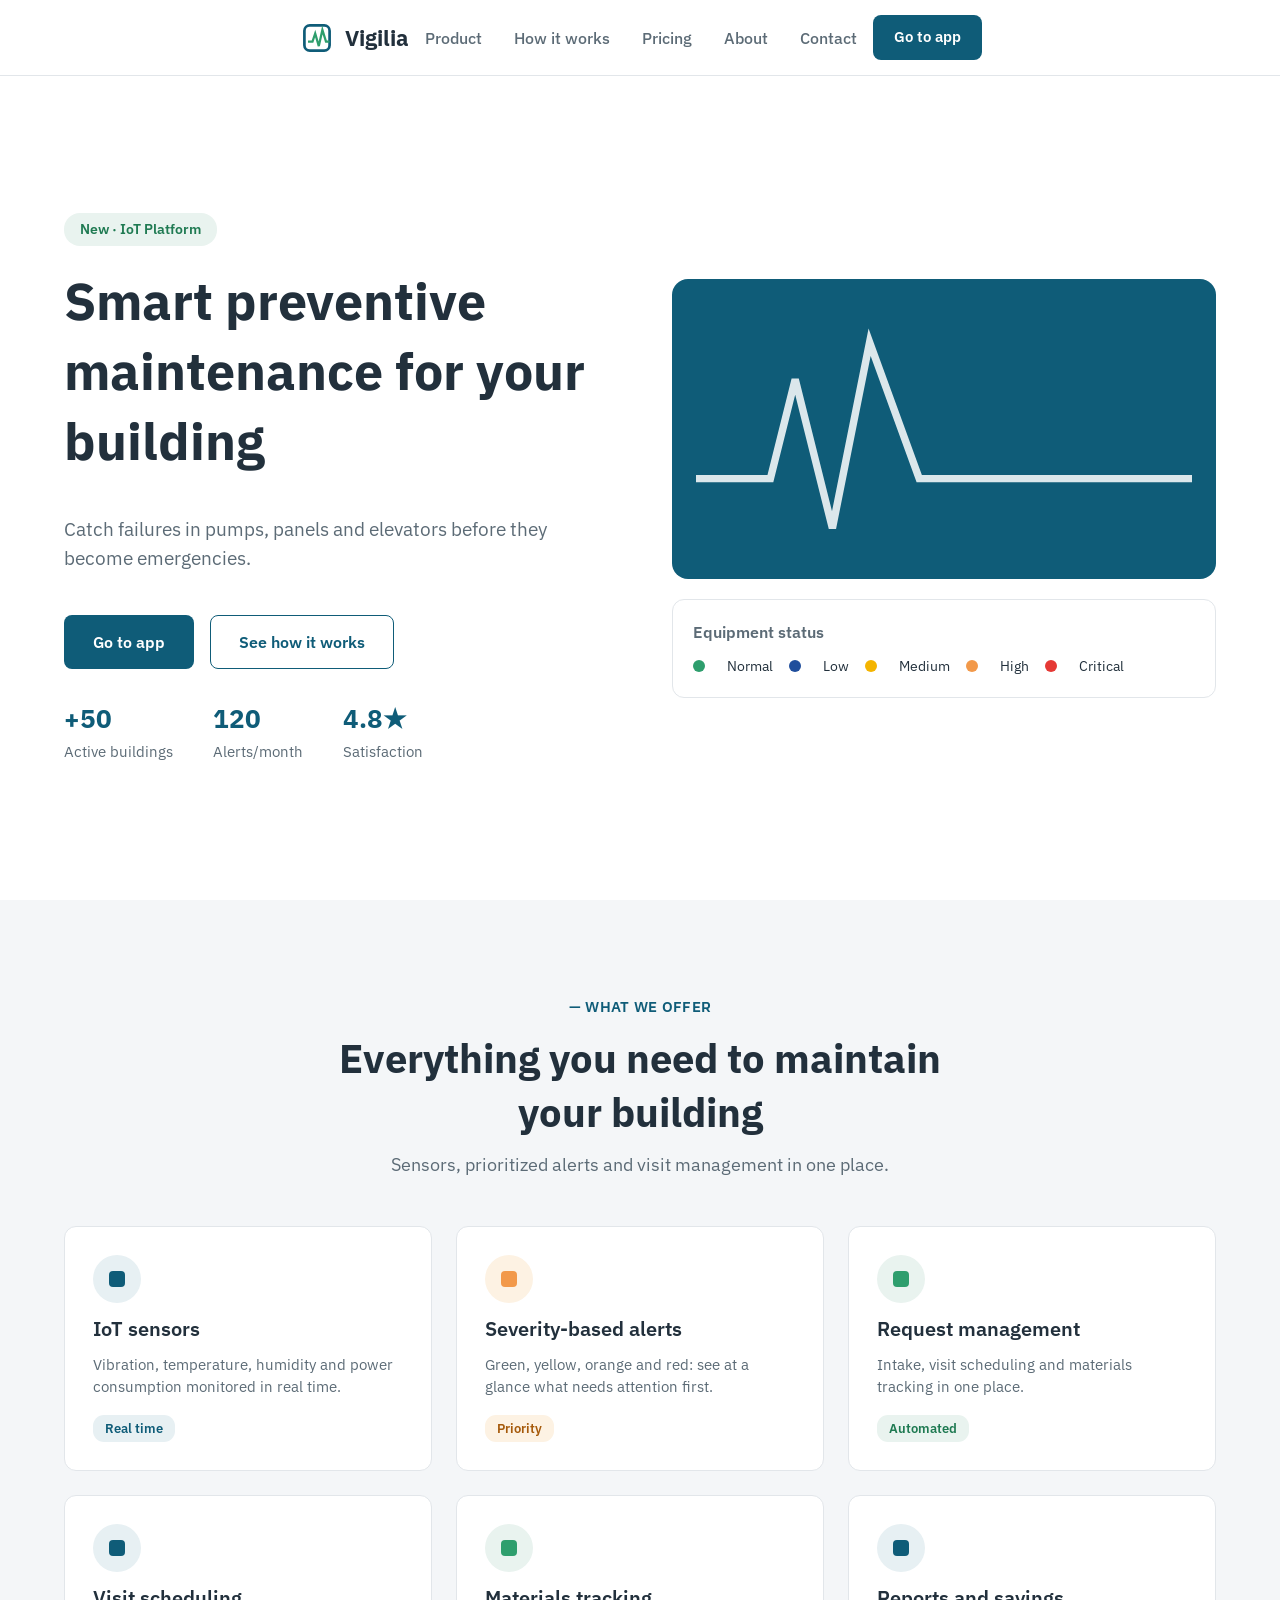
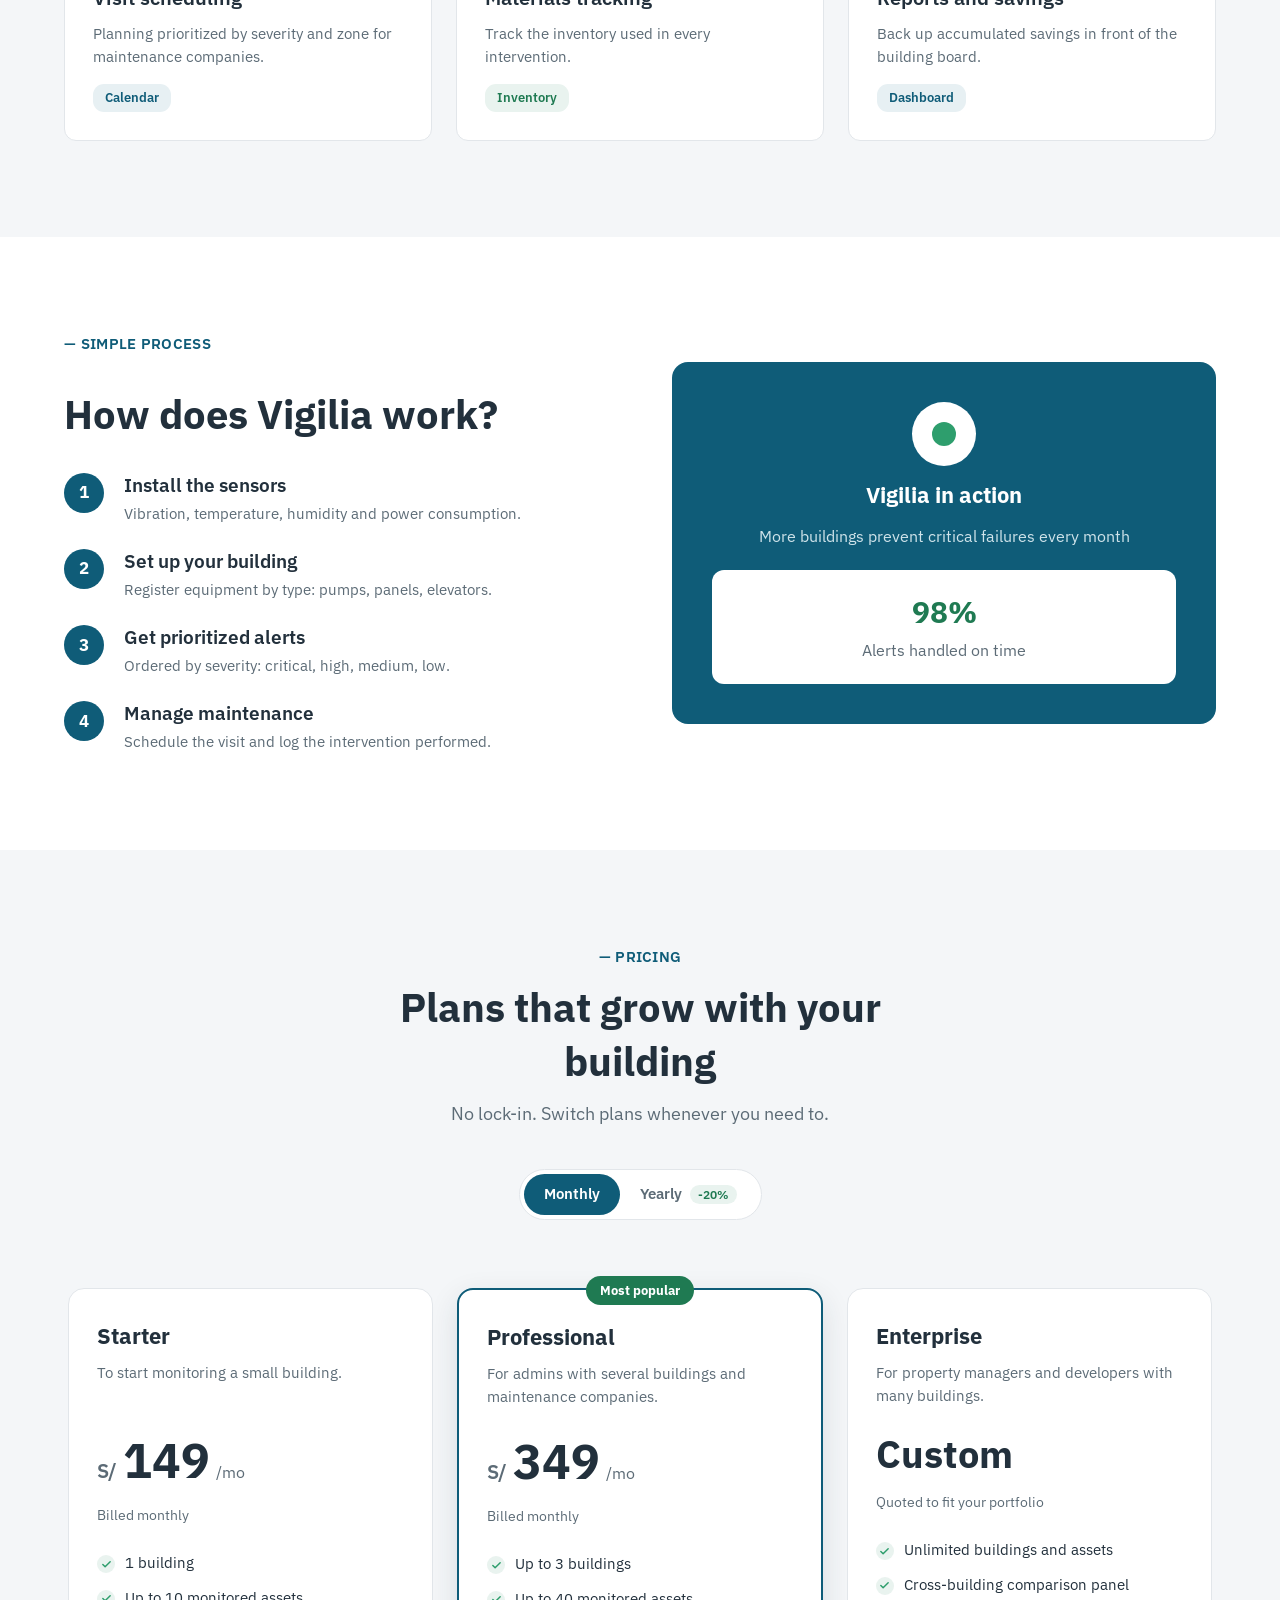
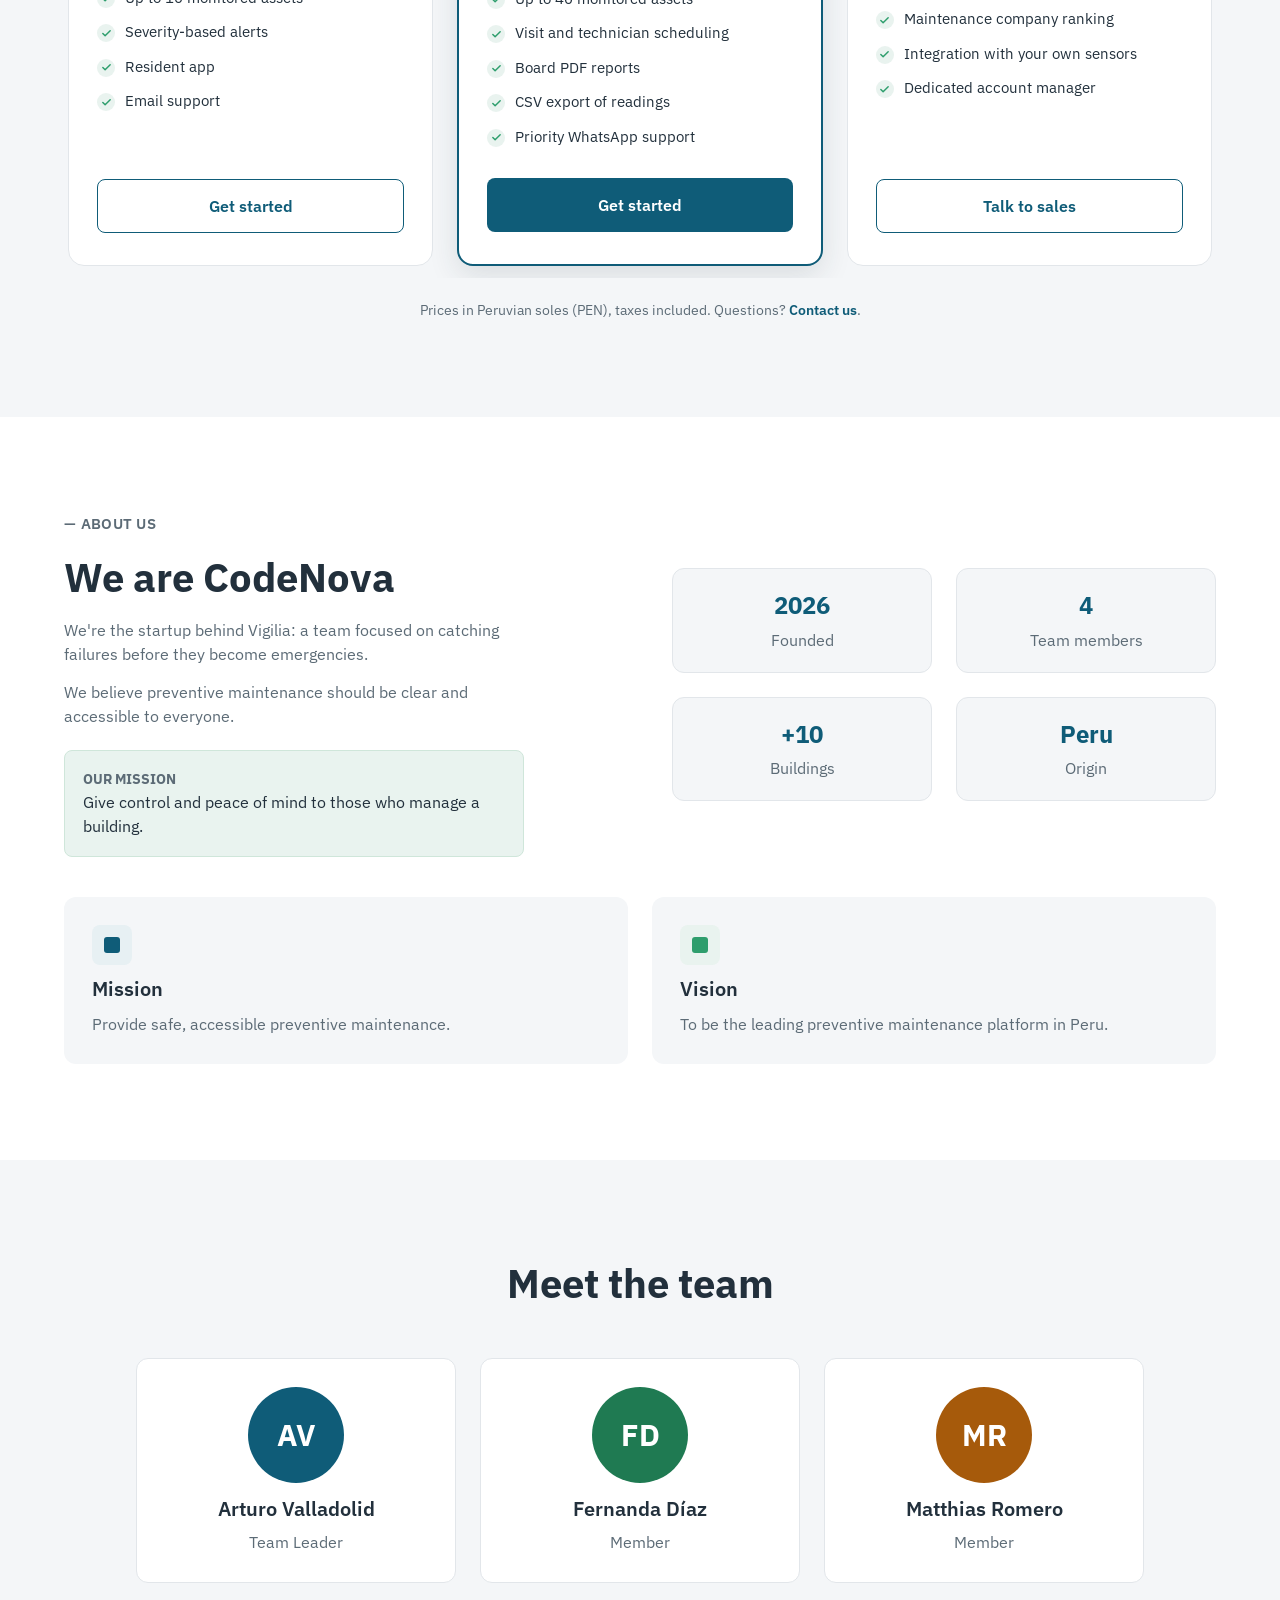
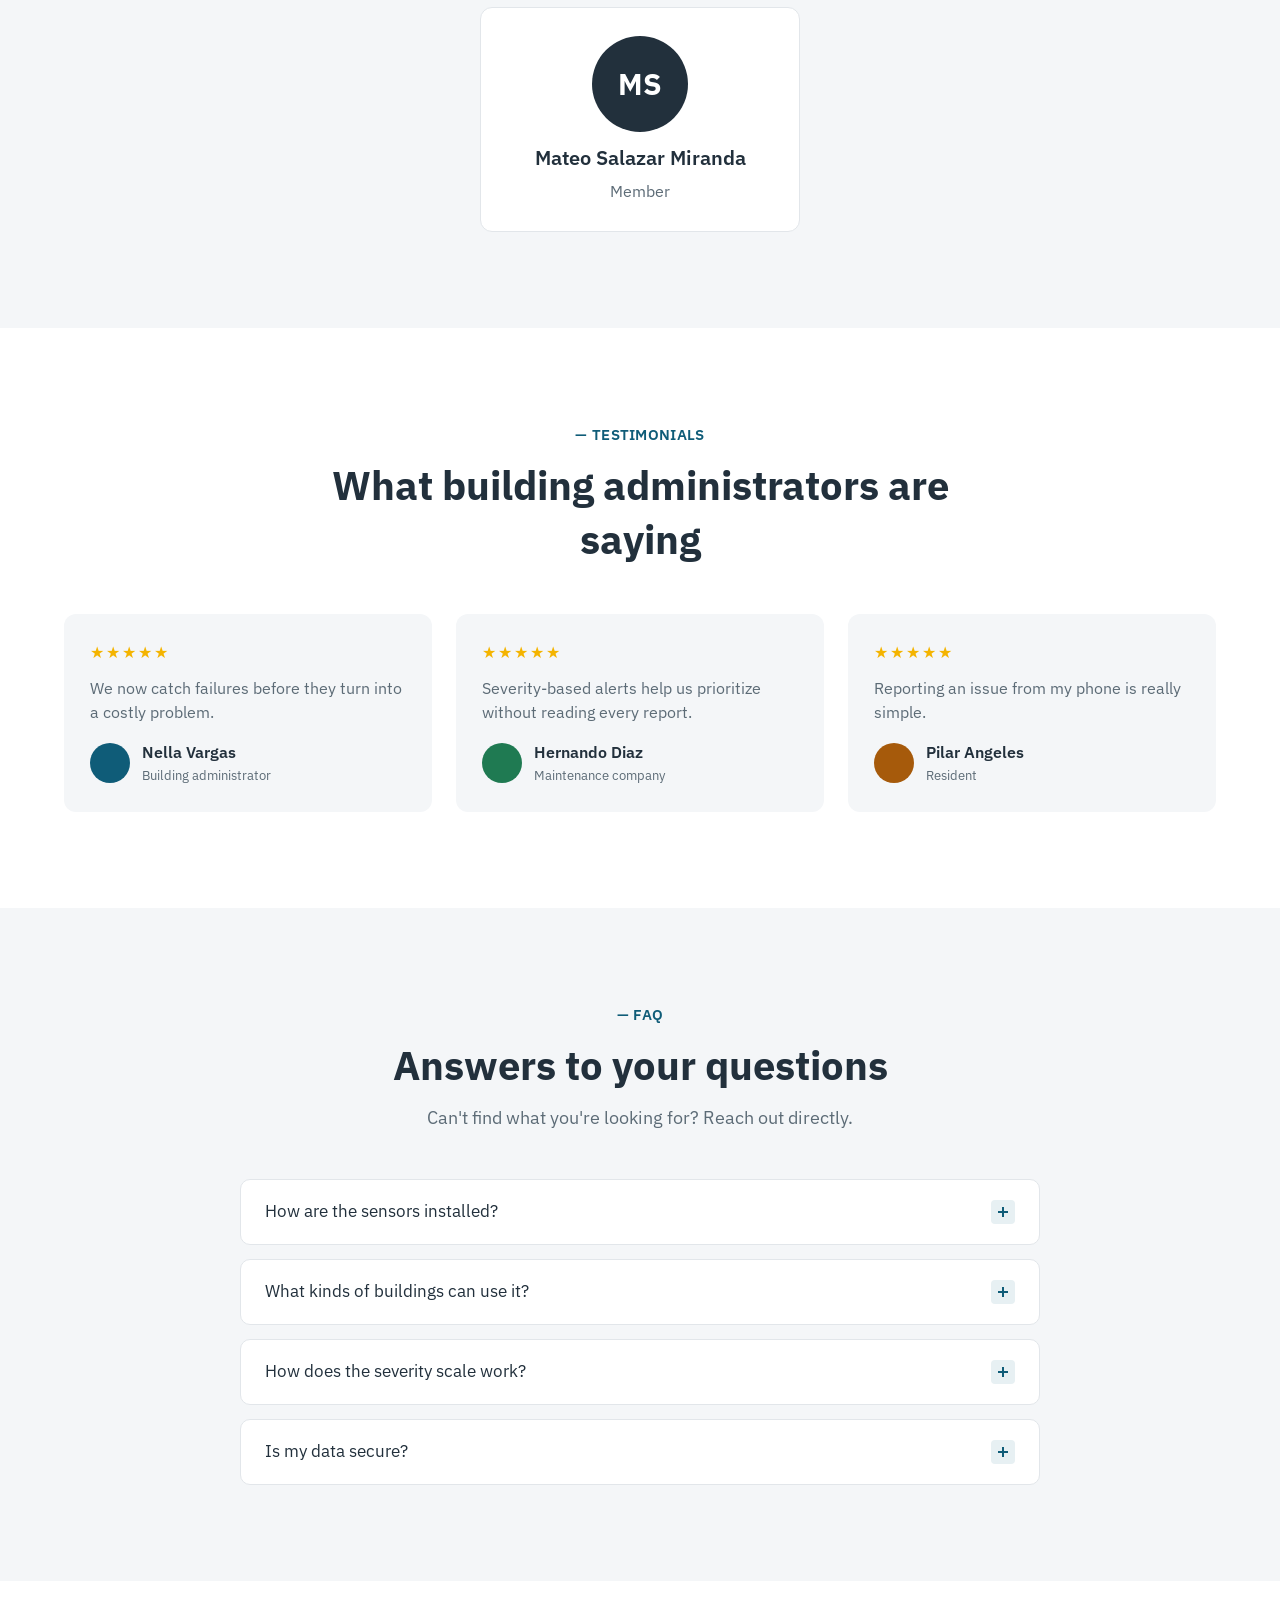
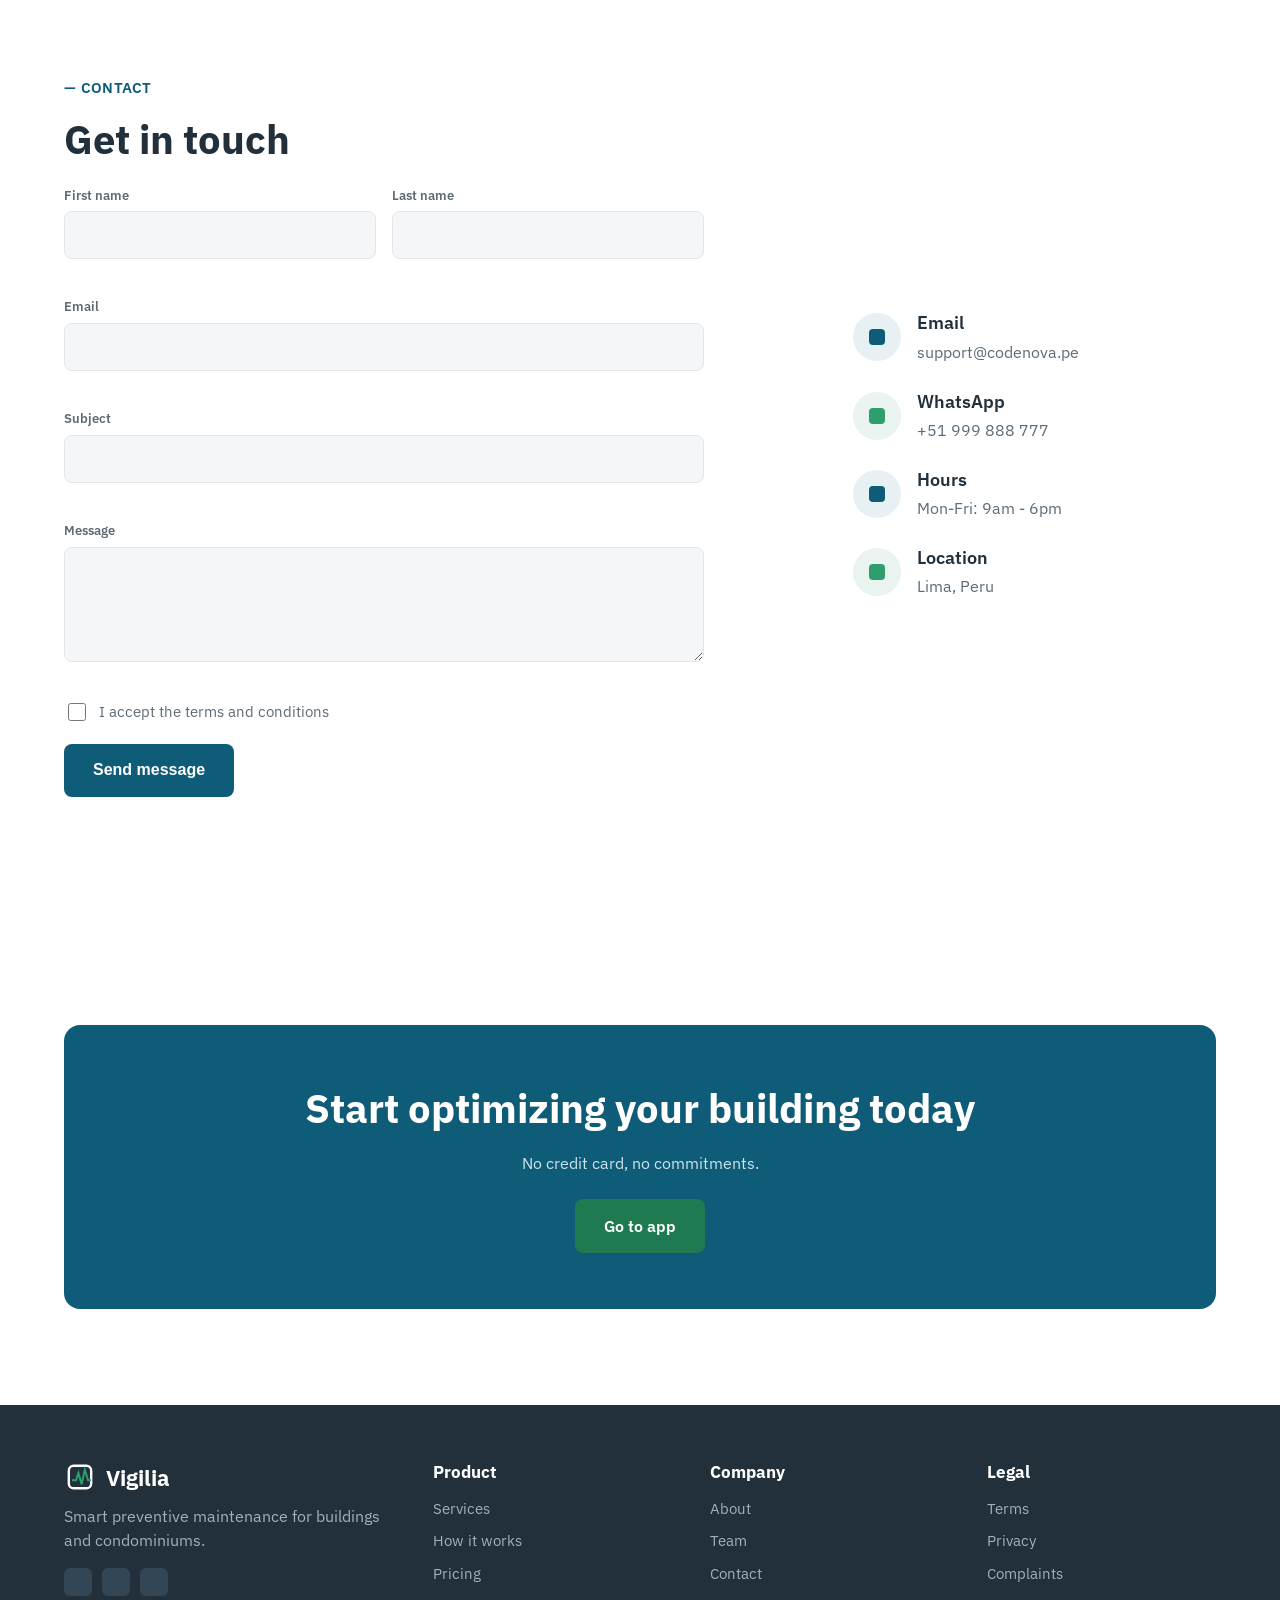
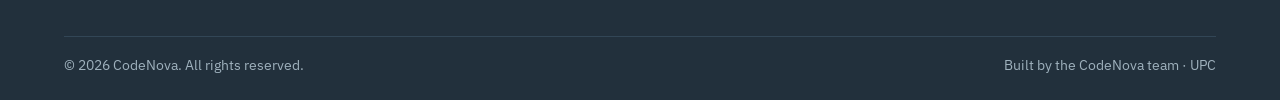
==== commit 35923d57: "fix(landing): improve contrast, heading hierarchy and faq animation" ====
--- a/index.html
+++ b/index.html
@@ -58,15 +58,15 @@
         </div>
         <div class="hero-stats">
           <div class="stat">
-            <h3>+50</h3>
+            <p class="stat-value">+50</p>
             <p>Active buildings</p>
           </div>
           <div class="stat">
-            <h3>120</h3>
+            <p class="stat-value">120</p>
             <p>Alerts/month</p>
           </div>
           <div class="stat">
-            <h3>4.8★</h3>
+            <p class="stat-value">4.8★</p>
             <p>Satisfaction</p>
           </div>
         </div>
@@ -289,11 +289,11 @@
         <div class="about-stats">
           <div class="grid grid-2">
             <div class="stat-card">
-              <h3>2025</h3>
+              <h3>2026</h3>
               <p>Founded</p>
             </div>
             <div class="stat-card">
-              <h3>5</h3>
+              <h3>4</h3>
               <p>Team members</p>
             </div>
             <div class="stat-card">
@@ -415,7 +415,9 @@
             <span class="faq-icon"></span>
           </button>
           <div class="faq-answer">
-            <p>Our technical team schedules a visit to install sensors on pumps, panels and elevators. The process doesn't interrupt the building's operation.</p>
+            <div class="faq-answer-inner">
+              <p>Our technical team schedules a visit to install sensors on pumps, panels and elevators. The process doesn't interrupt the building's operation.</p>
+            </div>
           </div>
         </div>
 
@@ -425,7 +427,9 @@
             <span class="faq-icon"></span>
           </button>
           <div class="faq-answer">
-            <p>Vigilia works for residential buildings, condominiums and corporate buildings of any size.</p>
+            <div class="faq-answer-inner">
+              <p>Vigilia works for residential buildings, condominiums and corporate buildings of any size.</p>
+            </div>
           </div>
         </div>
 
@@ -435,7 +439,9 @@
             <span class="faq-icon"></span>
           </button>
           <div class="faq-answer">
-            <p>Alerts are classified into four severity levels: low, medium, high and critical, based on how far a reading is from the expected range.</p>
+            <div class="faq-answer-inner">
+              <p>Alerts are classified into four severity levels: low, medium, high and critical, based on how far a reading is from the expected range.</p>
+            </div>
           </div>
         </div>
 
@@ -445,7 +451,9 @@
             <span class="faq-icon"></span>
           </button>
           <div class="faq-answer">
-            <p>Yes, your equipment and building information is stored encrypted and is only accessible to authorized users on your account.</p>
+            <div class="faq-answer-inner">
+              <p>Yes, your equipment and building information is stored encrypted and is only accessible to authorized users on your account.</p>
+            </div>
           </div>
         </div>
       </div>
--- a/css/style.css
+++ b/css/style.css
@@ -3,6 +3,8 @@
   --color-primary-dark: #0c4a61;
   --color-green: #2E9E6D;
   --color-orange: #F2994A;
+  --color-green-strong: #1F7A52;   /* AA text/bg: 5.3:1 on white, 4.7:1 on green tint */
+  --color-orange-strong: #A65A0B;  /* AA text/bg: 5.1:1 on white, 4.6:1 on orange tint */
   --color-yellow: #F4B400;
   --color-red: #E53935;
   --color-dark: #22303C;
@@ -43,7 +45,8 @@
   padding: 0 24px;
 }
 
-h1, h2, h3 { margin: 0; line-height: 1.2; }
+h1, h2, h3 { margin: 0; line-height: 1.35; }
+button, input, select, textarea { line-height: 1.4; }
 
 h2 { font-size: clamp(28px, 4vw, 40px); font-weight: 700; }
 
@@ -87,7 +90,7 @@
 .btn-outline { background: transparent; border-color: var(--color-primary); color: var(--color-primary); }
 .btn-outline:hover { background: var(--color-blue-tint); }
 
-.btn-accent { background: var(--color-green); color: #fff; }
+.btn-accent { background: var(--color-green-strong); color: #fff; }
 .btn-accent:hover { filter: brightness(0.92); }
 
 .btn-inverse { border-color: #fff; color: #fff; }
@@ -195,7 +198,7 @@
   font-weight: 600;
   width: fit-content;
 }
-.badge-green { background: var(--color-green-tint); color: var(--color-green); }
+.badge-green { background: var(--color-green-tint); color: var(--color-green-strong); }
 
 .hero-copy h1 { font-size: clamp(32px, 4.5vw, 52px); font-weight: 700; max-width: 640px; }
 
@@ -204,7 +207,7 @@
 .hero-cta { display: flex; gap: 16px; flex-wrap: wrap; margin-top: 4px; }
 
 .hero-stats { display: flex; gap: 40px; margin-top: 12px; flex-wrap: wrap; }
-.hero-stats .stat h3 { font-size: 26px; color: var(--color-primary); font-weight: 700; }
+.hero-stats .stat .stat-value { font-size: 26px; line-height: 1.35; color: var(--color-primary); font-weight: 700; margin: 0; }
 .hero-stats .stat p { color: var(--color-text-muted); margin: 4px 0 0 0; font-size: 15px; }
 
 .hero-visual { flex: 1; display: flex; flex-direction: column; gap: 20px; min-width: 0; }
@@ -283,8 +286,8 @@
   margin-top: 4px;
 }
 .tag-blue { background: var(--color-blue-tint); color: var(--color-primary); }
-.tag-orange { background: var(--color-orange-tint); color: var(--color-orange); }
-.tag-green { background: var(--color-green-tint); color: var(--color-green); }
+.tag-orange { background: var(--color-orange-tint); color: var(--color-orange-strong); }
+.tag-green { background: var(--color-green-tint); color: var(--color-green-strong); }
 
 /* How it works */
 .how-inner { display: flex; gap: 64px; align-items: center; }
@@ -349,7 +352,7 @@
   gap: 6px;
   margin-top: 8px;
 }
-.action-metric h3 { font-size: 30px; color: var(--color-green); }
+.action-metric h3 { font-size: 30px; color: var(--color-green-strong); }
 .action-metric p { color: var(--color-text-muted); margin: 0; }
 
 /* About */
@@ -367,7 +370,7 @@
   margin-top: 8px;
   max-width: 460px;
 }
-.mission-label { color: var(--color-green); font-weight: 700; font-size: 14px; margin: 0 0 6px 0; }
+.mission-label { color: var(--color-green-strong); font-weight: 700; font-size: 14px; margin: 0 0 6px 0; }
 .mission-callout p:last-child { color: var(--color-dark); max-width: none; }
 
 .stat-card {
@@ -424,8 +427,8 @@
 }
 .avatar.small { width: 40px; height: 40px; font-size: 0; }
 .avatar-blue { background: var(--color-primary); }
-.avatar-green { background: var(--color-green); }
-.avatar-orange { background: var(--color-orange); }
+.avatar-green { background: var(--color-green-strong); }
+.avatar-orange { background: var(--color-orange-strong); }
 .avatar-dark { background: var(--color-dark); }
 .avatar-navy { background: var(--color-primary-dark); }
 .team-card h3 { font-size: 20px; font-weight: 600; margin-top: 4px; }
@@ -487,13 +490,13 @@
 .faq-question[aria-expanded="true"] .faq-icon::after { opacity: 0; }
 
 .faq-answer {
-  max-height: 0;
-  overflow: hidden;
-  transition: max-height 0.25s ease, padding 0.25s ease;
-  padding: 0 24px;
-}
-.faq-answer p { color: var(--color-text-muted); margin: 0 0 20px 0; }
-.faq-item.open .faq-answer { max-height: 240px; }
+  display: grid;
+  grid-template-rows: 0fr;
+  transition: grid-template-rows 0.25s ease;
+}
+.faq-answer-inner { overflow: hidden; min-height: 0; padding: 0 24px; }
+.faq-answer p { color: var(--color-text-muted); margin: 0; padding-bottom: 20px; }
+.faq-item.open .faq-answer { grid-template-rows: 1fr; }
 
 /* Contact */
 .contact-inner { display: flex; gap: 64px; }
@@ -539,7 +542,7 @@
 #contact-form .btn { align-self: flex-start; margin-top: 4px; }
 
 .form-feedback { font-size: 15px; font-weight: 600; min-height: 20px; margin: 0; }
-.form-feedback.success { color: var(--color-green); }
+.form-feedback.success { color: var(--color-green-strong); }
 .form-feedback.error { color: var(--color-red); }
 
 .contact-info { flex: 1; display: flex; flex-direction: column; gap: 26px; justify-content: center; }
@@ -655,7 +658,7 @@
 .billing-toggle button span {
   font-size: 12px;
   background: var(--color-green-tint);
-  color: var(--color-green);
+  color: var(--color-green-strong);
   border-radius: 999px;
   padding: 2px 8px;
   margin-left: 4px;
@@ -692,7 +695,7 @@
 .plan-desc { color: var(--color-text-muted); font-size: 15px; min-height: 46px; margin: 0; }
 .plan-price { display: flex; align-items: baseline; gap: 6px; margin: 8px 0 0 0; min-height: 52px; }
 .plan-price .cur { font-size: 20px; font-weight: 600; color: var(--color-text-muted); }
-.plan-price .amount { font-size: 48px; font-weight: 700; line-height: 1; color: var(--color-text); }
+.plan-price .amount { font-size: 48px; font-weight: 700; line-height: 1.35; color: var(--color-text); }
 .plan-price .per { color: var(--color-text-muted); font-size: 16px; }
 .plan-custom .amount { font-size: 38px; }
 .plan-billed { color: var(--color-text-muted); font-size: 14px; margin: 0 0 6px 0; }
@@ -707,12 +710,12 @@
   background: var(--color-green-tint) url("data:image/svg+xml,%3Csvg xmlns='http://www.w3.org/2000/svg' viewBox='0 0 24 24' fill='none' stroke='%232E9E6D' stroke-width='3.2' stroke-linecap='round' stroke-linejoin='round'%3E%3Cpolyline points='20 6 9 17 4 12'/%3E%3C/svg%3E") center / 11px no-repeat;
 }
 .plan .btn { width: 100%; }
-.plan-featured { border: 2px solid var(--color-primary); box-shadow: 0 14px 40px rgba(15, 92, 120, 0.16); }
+.plan-featured { border: 2px solid var(--color-primary); box-shadow: 0 10px 30px rgba(34, 48, 60, 0.12); }
 .plan-flag {
   position: absolute;
   top: -14px; left: 50%;
   transform: translateX(-50%);
-  background: var(--color-green);
+  background: var(--color-green-strong);
   color: #fff;
   font-size: 13px;
   font-weight: 700;
@@ -735,7 +738,7 @@
   align-items: center;
   justify-content: center;
   cursor: pointer;
-  box-shadow: 0 6px 18px rgba(34, 48, 60, 0.15);
+  box-shadow: 0 2px 6px rgba(34, 48, 60, 0.18);
   transition: background 0.15s ease, opacity 0.15s ease;
 }
 .carousel-btn:hover { background: var(--color-blue-tint); }
@@ -756,3 +759,9 @@
   .carousel-btn.prev { left: -6px; }
   .carousel-btn.next { right: -6px; }
 }
+
+/* Respect users who prefer reduced motion (a11y) */
+@media (prefers-reduced-motion: reduce) {
+  html { scroll-behavior: auto; }
+  *, *::before, *::after { transition-duration: 0.01ms !important; animation-duration: 0.01ms !important; }
+}
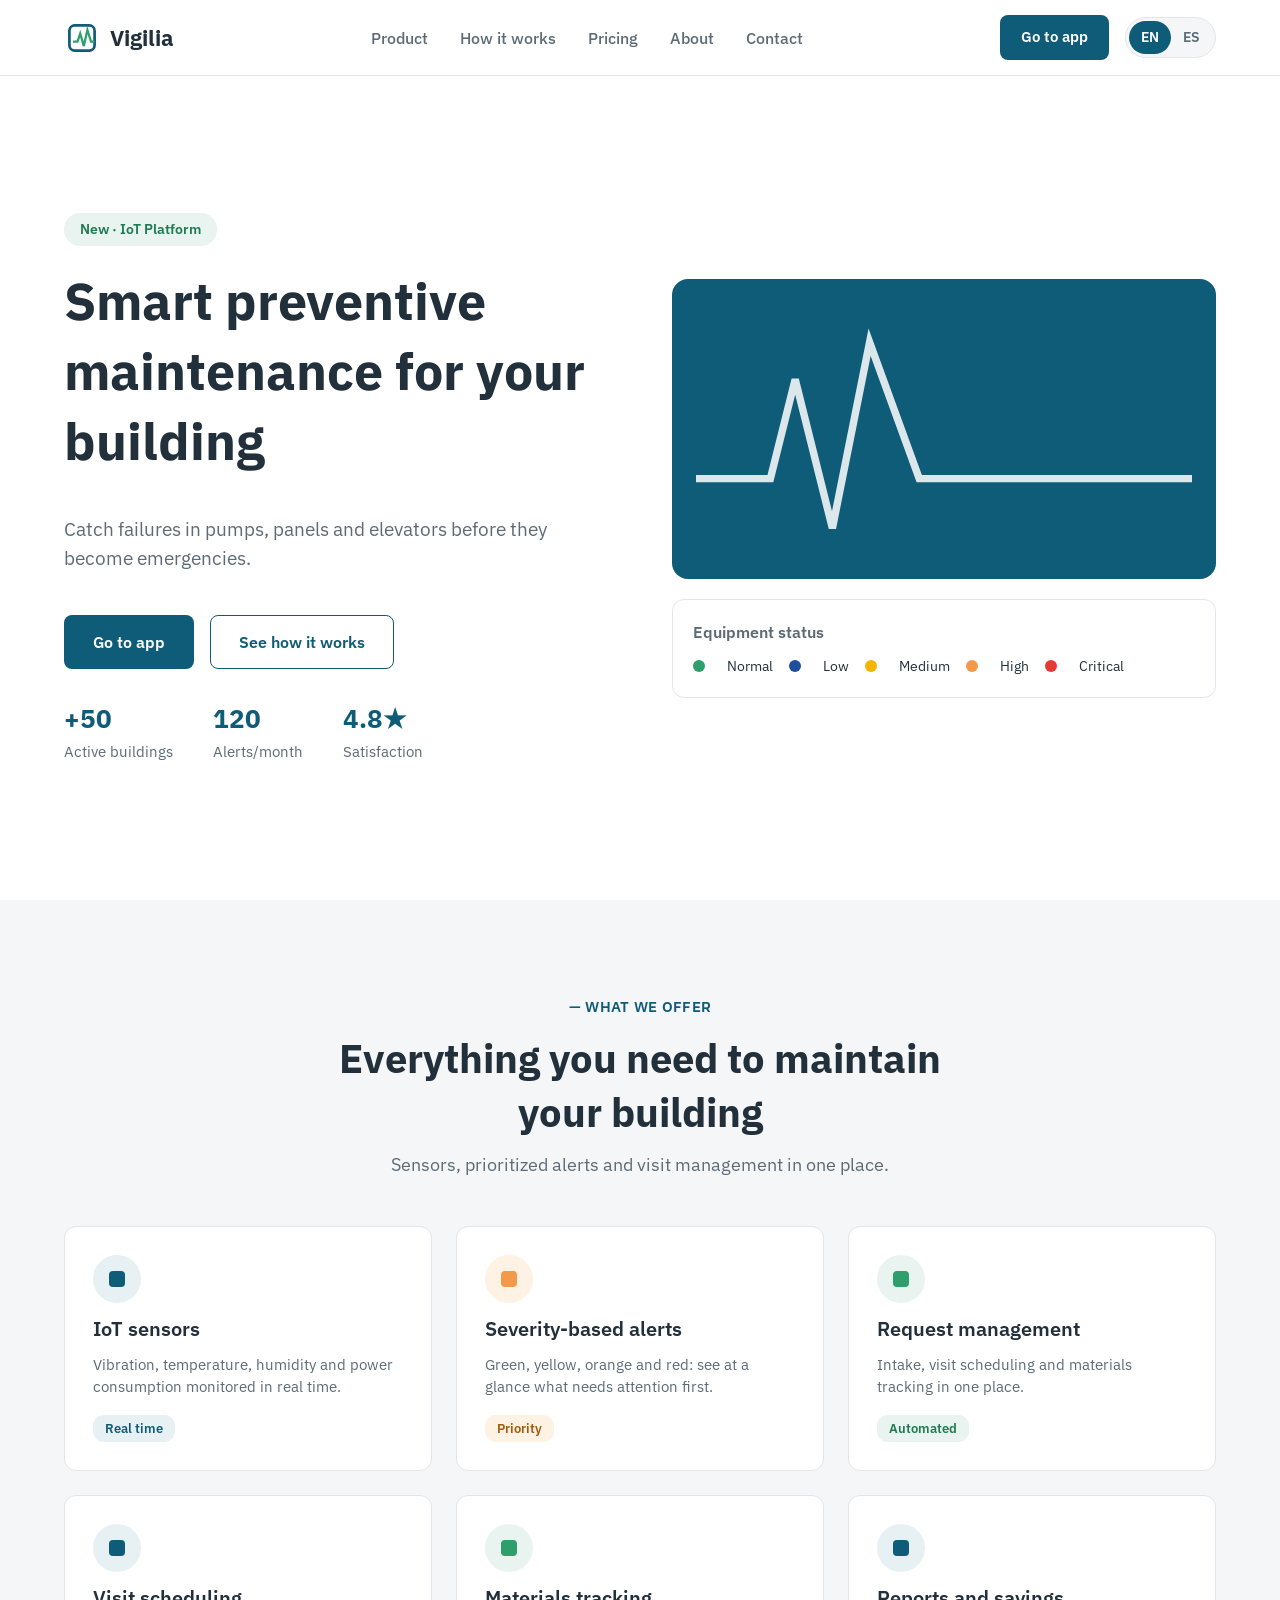
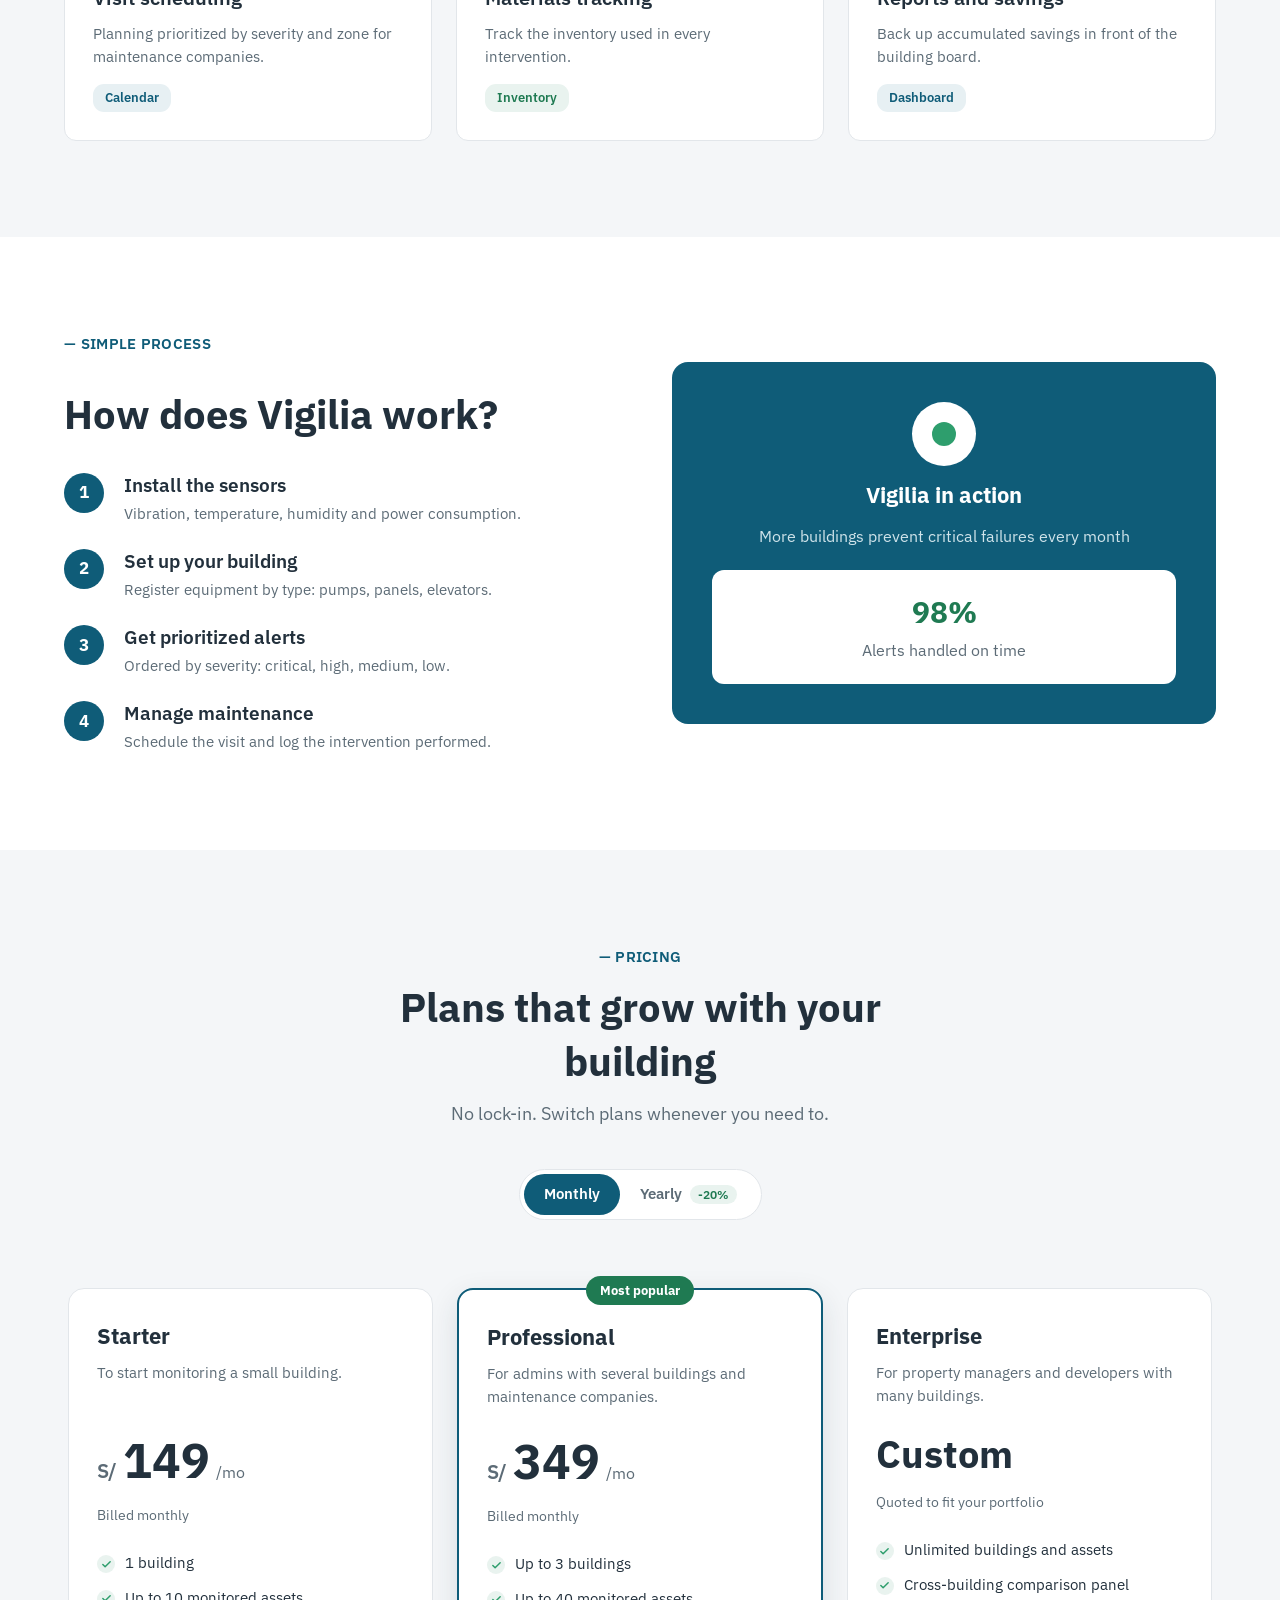
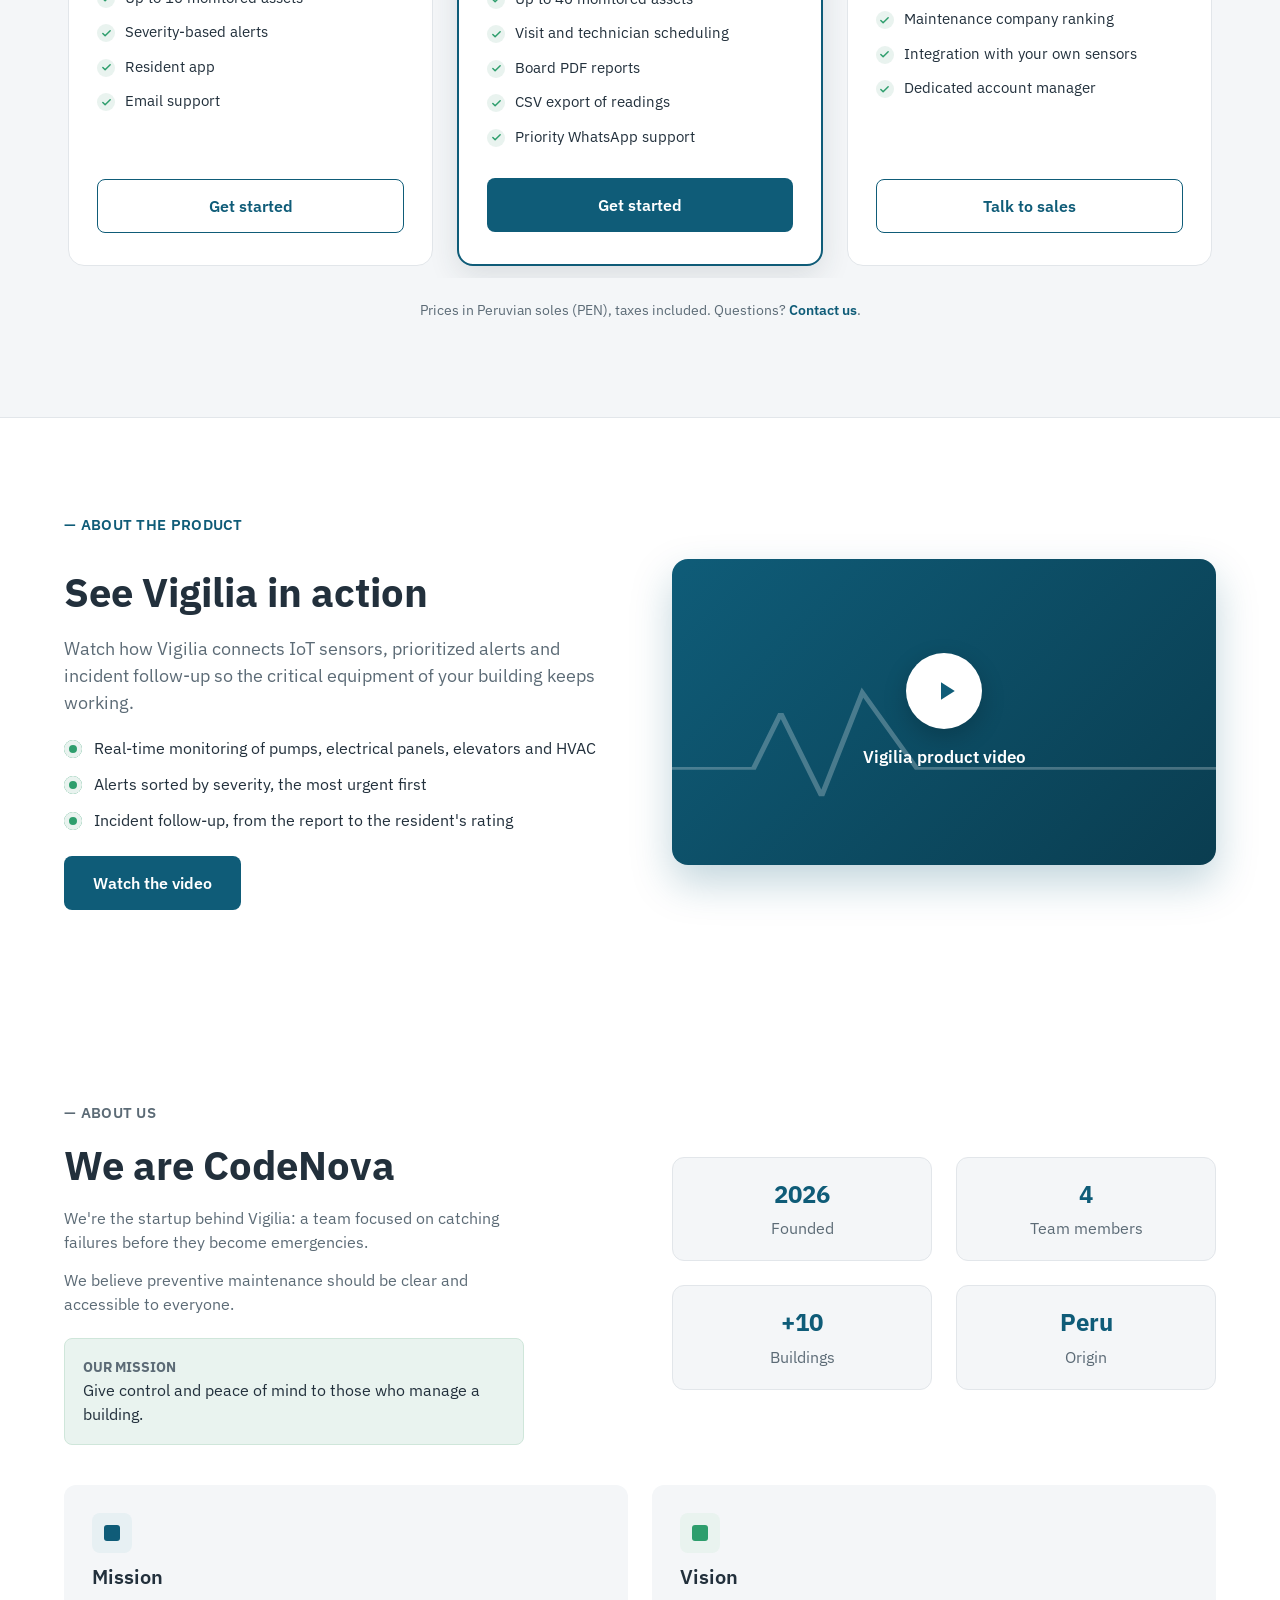
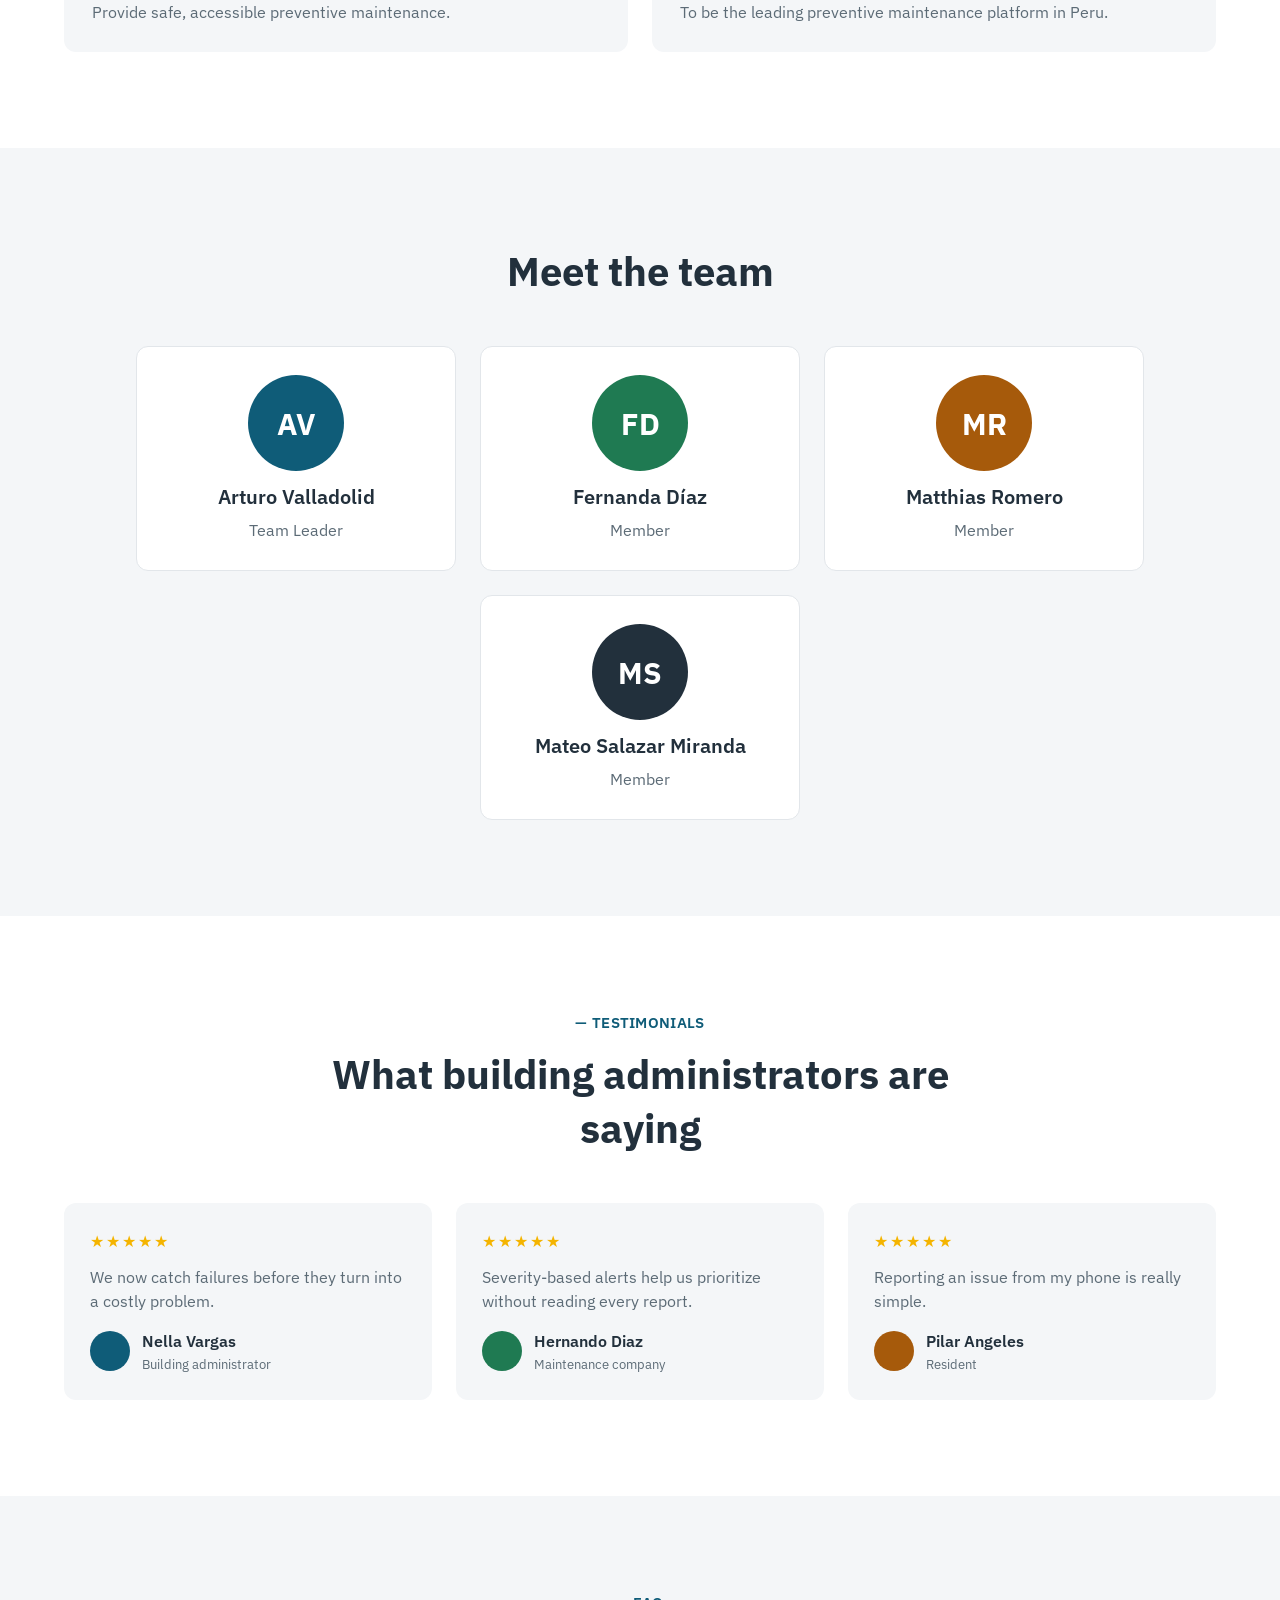
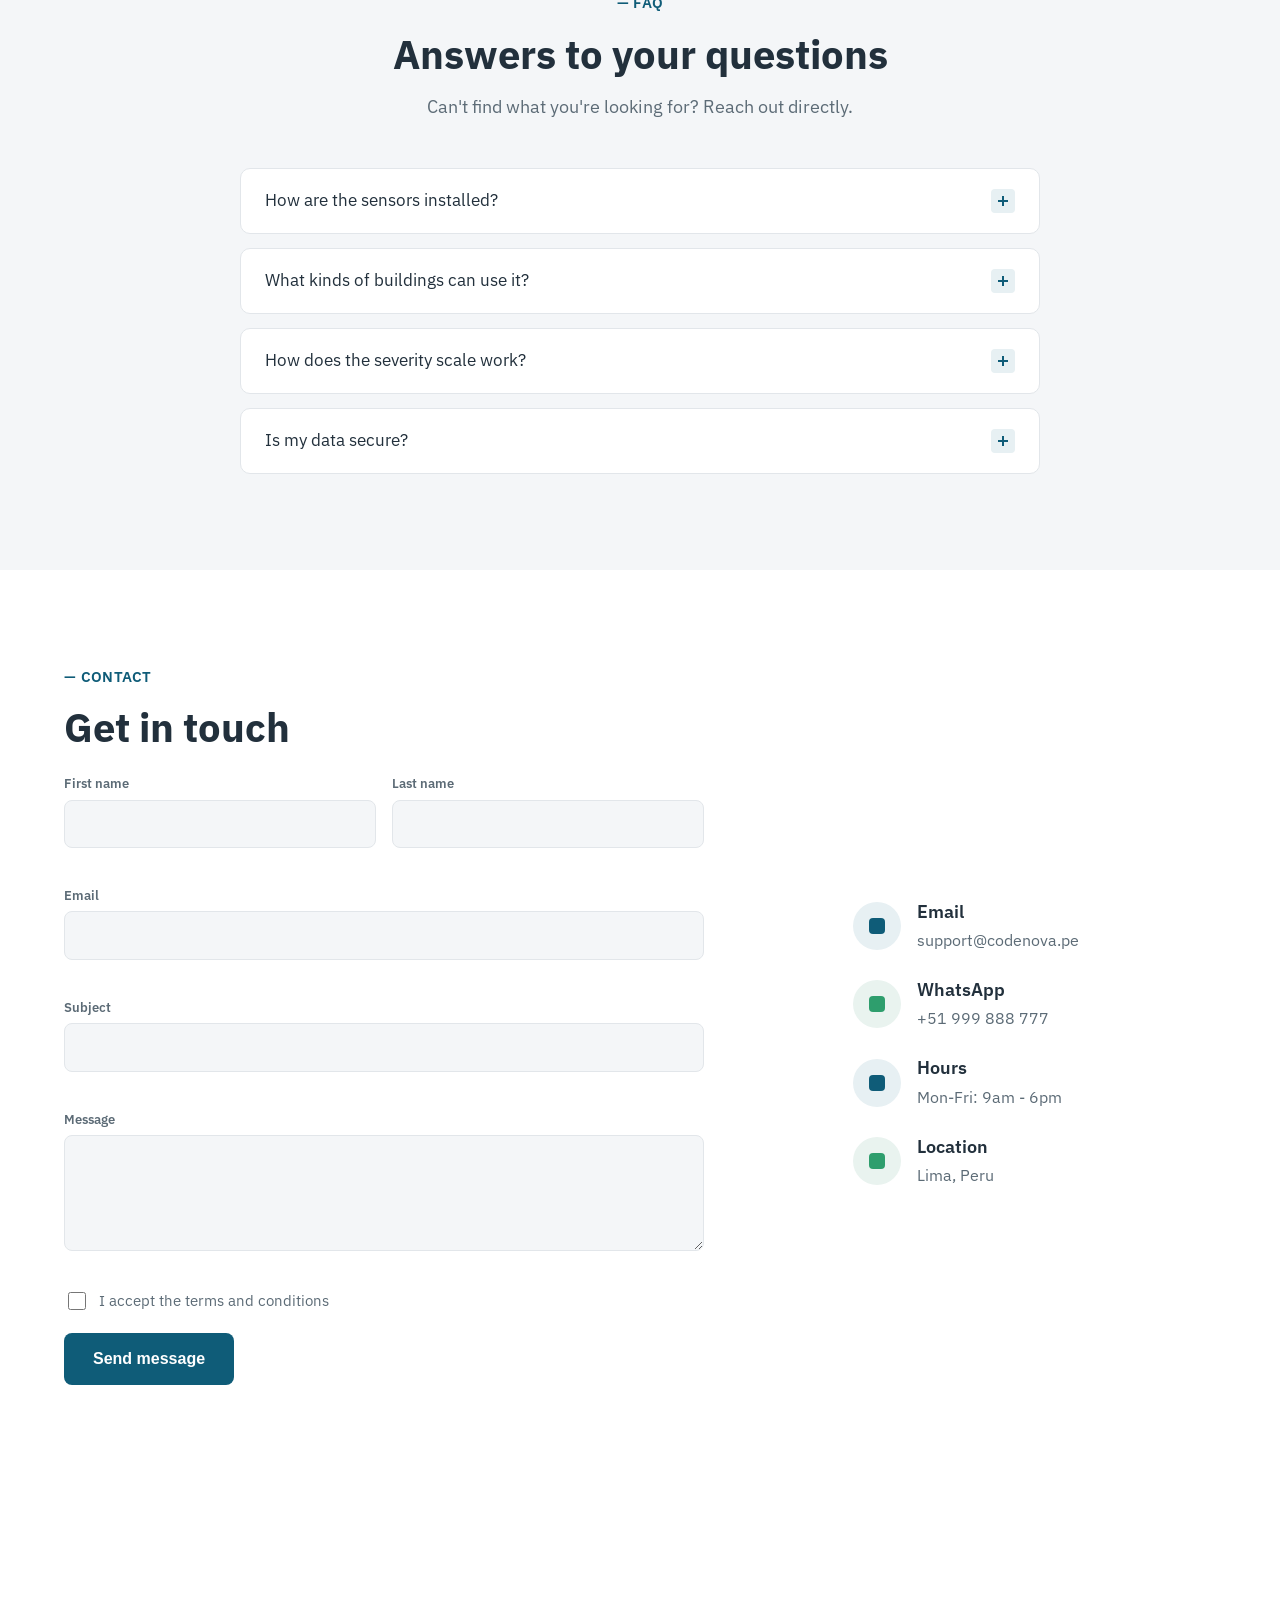
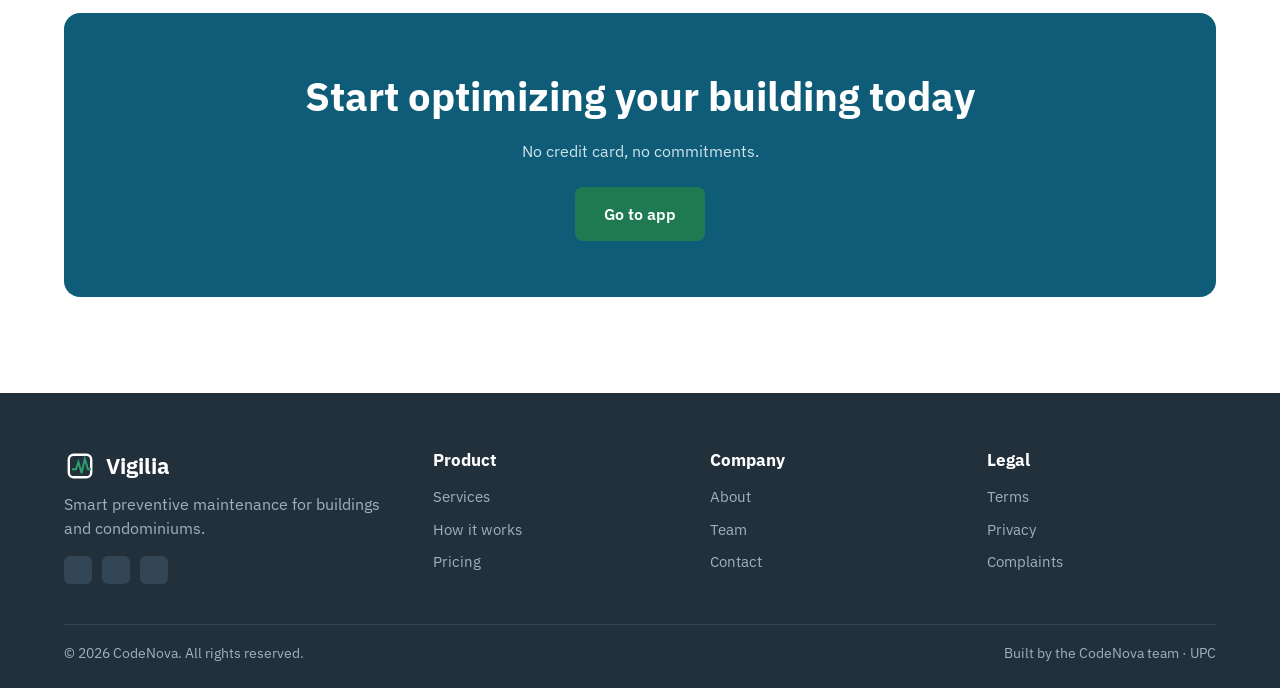
==== commit 7b3711ef: "feat(landing): add an about the product section with a video link" ====
--- a/index.html
+++ b/index.html
@@ -3,8 +3,8 @@
 <head>
 <meta charset="UTF-8">
 <meta name="viewport" content="width=device-width, initial-scale=1.0">
-<title>Vigilia — Smart Preventive Maintenance</title>
-<meta name="description" content="Vigilia: an IoT preventive maintenance platform for buildings and condominiums. Catch failures in pumps, panels and elevators before they become emergencies.">
+<title data-i18n="meta.title">Vigilia — Smart Preventive Maintenance</title>
+<meta name="description" data-i18n-attr="content:meta.description" content="Vigilia: an IoT preventive maintenance platform for buildings and condominiums. Catch failures in pumps, panels and elevators before they become emergencies.">
 <meta name="keywords" content="preventive maintenance, building maintenance, condominium, IoT sensors, water pump, elevator, electrical panel, Lima, Vigilia">
 <meta name="author" content="CodeNova">
 <link rel="icon" href="data:image/svg+xml,%3Csvg xmlns='http://www.w3.org/2000/svg' viewBox='0 0 40 40'%3E%3Crect x='6' y='6' width='28' height='28' rx='6' fill='none' stroke='%230F5C78' stroke-width='3'/%3E%3Cpolyline points='10,24 15,24 18,15 22,29 26,11 30,24 34,24' fill='none' stroke='%232E9E6D' stroke-width='2.5'/%3E%3C/svg%3E">
@@ -17,7 +17,7 @@
 
 <header class="site-header" id="header">
   <div class="container header-inner">
-    <a href="#top" class="logo" aria-label="Vigilia - home">
+    <a href="#top" class="logo" aria-label="Vigilia - home" data-i18n-attr="aria-label:a11y.home">
       <svg viewBox="0 0 40 40" width="36" height="36" aria-hidden="true">
         <rect x="6" y="6" width="28" height="28" rx="6" fill="none" stroke="#0F5C78" stroke-width="3"></rect>
         <polyline points="10,24 15,24 18,15 22,29 26,11 30,24 34,24" fill="none" stroke="#2E9E6D" stroke-width="2.5"></polyline>
@@ -26,18 +26,25 @@
     </a>
 
     <nav class="main-nav" id="main-nav">
-      <a href="#features">Product</a>
-      <a href="#how-it-works">How it works</a>
-      <a href="#pricing">Pricing</a>
-      <a href="#about">About</a>
-      <a href="#contact">Contact</a>
+      <a href="#features" data-i18n="nav.product">Product</a>
+      <a href="#how-it-works" data-i18n="nav.how-it-works">How it works</a>
+      <a href="#pricing" data-i18n="nav.pricing">Pricing</a>
+      <a href="#about" data-i18n="nav.about">About</a>
+      <a href="#contact" data-i18n="nav.contact">Contact</a>
+      <a href="https://vigilia-frontend.vercel.app" class="btn btn-primary nav-app-link" data-i18n="nav.go-to-app">Go to app</a>
     </nav>
 
-    <div class="header-actions">
-      <a href="https://vigilia-frontend.vercel.app" class="btn btn-primary btn-sm">Go to app</a>
-    </div>
-
-    <button class="menu-toggle" id="menu-toggle" aria-label="Open menu" aria-expanded="false" aria-controls="main-nav">
+    <div class="header-right">
+      <div class="header-actions">
+        <a href="https://vigilia-frontend.vercel.app" class="btn btn-primary btn-sm" data-i18n="nav.go-to-app">Go to app</a>
+      </div>
+      <div class="lang-switch" role="group" aria-label="Language" data-i18n-attr="aria-label:a11y.language">
+        <button type="button" class="on" data-lang="en" aria-pressed="true">EN</button>
+        <button type="button" data-lang="es" aria-pressed="false">ES</button>
+      </div>
+    </div>
+
+    <button class="menu-toggle" id="menu-toggle" aria-label="Open menu" data-i18n-attr="aria-label:a11y.open-menu" aria-expanded="false" aria-controls="main-nav">
       <span></span><span></span><span></span>
     </button>
   </div>
@@ -49,43 +56,43 @@
   <section class="hero">
     <div class="container hero-inner">
       <div class="hero-copy">
-        <span class="badge badge-green">New · IoT Platform</span>
-        <h1>Smart preventive maintenance for your building</h1>
-        <p class="lead">Catch failures in pumps, panels and elevators before they become emergencies.</p>
+        <span class="badge badge-green" data-i18n="hero.badge">New · IoT Platform</span>
+        <h1 data-i18n="hero.title">Smart preventive maintenance for your building</h1>
+        <p class="lead" data-i18n="hero.lead">Catch failures in pumps, panels and elevators before they become emergencies.</p>
         <div class="hero-cta">
-          <a href="https://vigilia-frontend.vercel.app" class="btn btn-primary">Go to app</a>
-          <a href="#how-it-works" class="btn btn-outline">See how it works</a>
+          <a href="https://vigilia-frontend.vercel.app" class="btn btn-primary" data-i18n="nav.go-to-app">Go to app</a>
+          <a href="#how-it-works" class="btn btn-outline" data-i18n="hero.see-how">See how it works</a>
         </div>
         <div class="hero-stats">
           <div class="stat">
             <p class="stat-value">+50</p>
-            <p>Active buildings</p>
+            <p data-i18n="hero.active-buildings">Active buildings</p>
           </div>
           <div class="stat">
             <p class="stat-value">120</p>
-            <p>Alerts/month</p>
+            <p data-i18n="hero.alerts-month">Alerts/month</p>
           </div>
           <div class="stat">
             <p class="stat-value">4.8★</p>
-            <p>Satisfaction</p>
+            <p data-i18n="hero.satisfaction">Satisfaction</p>
           </div>
         </div>
       </div>
 
       <div class="hero-visual">
         <div class="chart-card">
-          <svg viewBox="0 0 200 100" aria-label="Preview of the Vigilia dashboard">
+          <svg viewBox="0 0 200 100" aria-label="Preview of the Vigilia dashboard" data-i18n-attr="aria-label:a11y.dashboard-preview">
             <polyline points="0,70 30,70 40,30 55,90 70,15 90,70 200,70" fill="none" stroke="#ffffff" stroke-width="3" opacity="0.85"></polyline>
           </svg>
         </div>
         <div class="status-card">
-          <p class="status-title">Equipment status</p>
+          <p class="status-title" data-i18n="hero.equipment-status">Equipment status</p>
           <div class="status-legend">
-            <span class="dot" style="background:#2E9E6D"></span>Normal
-            <span class="dot" style="background:#1F4E9C"></span>Low
-            <span class="dot" style="background:#F4B400"></span>Medium
-            <span class="dot" style="background:#F2994A"></span>High
-            <span class="dot" style="background:#E53935"></span>Critical
+            <span class="dot" style="background:#2E9E6D"></span><span data-i18n="severity.normal">Normal</span>
+            <span class="dot" style="background:#1F4E9C"></span><span data-i18n="severity.low">Low</span>
+            <span class="dot" style="background:#F4B400"></span><span data-i18n="severity.medium">Medium</span>
+            <span class="dot" style="background:#F2994A"></span><span data-i18n="severity.high">High</span>
+            <span class="dot" style="background:#E53935"></span><span data-i18n="severity.critical">Critical</span>
           </div>
         </div>
       </div>
@@ -96,47 +103,47 @@
   <section class="section section-alt" id="features">
     <div class="container">
       <div class="section-heading">
-        <p class="eyebrow">— WHAT WE OFFER</p>
-        <h2>Everything you need to maintain your building</h2>
-        <p class="section-sub">Sensors, prioritized alerts and visit management in one place.</p>
+        <p class="eyebrow" data-i18n="features.eyebrow">— WHAT WE OFFER</p>
+        <h2 data-i18n="features.title">Everything you need to maintain your building</h2>
+        <p class="section-sub" data-i18n="features.sub">Sensors, prioritized alerts and visit management in one place.</p>
       </div>
 
       <div class="grid grid-3">
         <div class="card">
           <div class="icon-badge icon-blue"></div>
-          <h3>IoT sensors</h3>
-          <p>Vibration, temperature, humidity and power consumption monitored in real time.</p>
-          <span class="tag tag-blue">Real time</span>
+          <h3 data-i18n="features.sensors">IoT sensors</h3>
+          <p data-i18n="features.sensors-text">Vibration, temperature, humidity and power consumption monitored in real time.</p>
+          <span class="tag tag-blue" data-i18n="features.real-time">Real time</span>
         </div>
         <div class="card">
           <div class="icon-badge icon-orange"></div>
-          <h3>Severity-based alerts</h3>
-          <p>Green, yellow, orange and red: see at a glance what needs attention first.</p>
-          <span class="tag tag-orange">Priority</span>
+          <h3 data-i18n="features.alerts">Severity-based alerts</h3>
+          <p data-i18n="features.alerts-text">Green, yellow, orange and red: see at a glance what needs attention first.</p>
+          <span class="tag tag-orange" data-i18n="features.priority">Priority</span>
         </div>
         <div class="card">
           <div class="icon-badge icon-green"></div>
-          <h3>Request management</h3>
-          <p>Intake, visit scheduling and materials tracking in one place.</p>
-          <span class="tag tag-green">Automated</span>
+          <h3 data-i18n="features.requests">Request management</h3>
+          <p data-i18n="features.requests-text">Intake, visit scheduling and materials tracking in one place.</p>
+          <span class="tag tag-green" data-i18n="features.automated">Automated</span>
         </div>
         <div class="card">
           <div class="icon-badge icon-blue"></div>
-          <h3>Visit scheduling</h3>
-          <p>Planning prioritized by severity and zone for maintenance companies.</p>
-          <span class="tag tag-blue">Calendar</span>
+          <h3 data-i18n="features.visits">Visit scheduling</h3>
+          <p data-i18n="features.visits-text">Planning prioritized by severity and zone for maintenance companies.</p>
+          <span class="tag tag-blue" data-i18n="features.calendar">Calendar</span>
         </div>
         <div class="card">
           <div class="icon-badge icon-green"></div>
-          <h3>Materials tracking</h3>
-          <p>Track the inventory used in every intervention.</p>
-          <span class="tag tag-green">Inventory</span>
+          <h3 data-i18n="features.materials">Materials tracking</h3>
+          <p data-i18n="features.materials-text">Track the inventory used in every intervention.</p>
+          <span class="tag tag-green" data-i18n="features.inventory">Inventory</span>
         </div>
         <div class="card">
           <div class="icon-badge icon-blue"></div>
-          <h3>Reports and savings</h3>
-          <p>Back up accumulated savings in front of the building board.</p>
-          <span class="tag tag-blue">Dashboard</span>
+          <h3 data-i18n="features.reports">Reports and savings</h3>
+          <p data-i18n="features.reports-text">Back up accumulated savings in front of the building board.</p>
+          <span class="tag tag-blue" data-i18n="features.dashboard">Dashboard</span>
         </div>
       </div>
     </div>
@@ -146,36 +153,36 @@
   <section class="section" id="how-it-works">
     <div class="container how-inner">
       <div class="how-copy">
-        <p class="eyebrow">— SIMPLE PROCESS</p>
-        <h2>How does Vigilia work?</h2>
+        <p class="eyebrow" data-i18n="how.eyebrow">— SIMPLE PROCESS</p>
+        <h2 data-i18n="how.title">How does Vigilia work?</h2>
 
         <ol class="steps">
           <li>
             <span class="step-number">1</span>
             <div>
-              <h3>Install the sensors</h3>
-              <p>Vibration, temperature, humidity and power consumption.</p>
+              <h3 data-i18n="how.step1">Install the sensors</h3>
+              <p data-i18n="how.step1-text">Vibration, temperature, humidity and power consumption.</p>
             </div>
           </li>
           <li>
             <span class="step-number">2</span>
             <div>
-              <h3>Set up your building</h3>
-              <p>Register equipment by type: pumps, panels, elevators.</p>
+              <h3 data-i18n="how.step2">Set up your building</h3>
+              <p data-i18n="how.step2-text">Register equipment by type: pumps, panels, elevators.</p>
             </div>
           </li>
           <li>
             <span class="step-number">3</span>
             <div>
-              <h3>Get prioritized alerts</h3>
-              <p>Ordered by severity: critical, high, medium, low.</p>
+              <h3 data-i18n="how.step3">Get prioritized alerts</h3>
+              <p data-i18n="how.step3-text">Ordered by severity: critical, high, medium, low.</p>
             </div>
           </li>
           <li>
             <span class="step-number">4</span>
             <div>
-              <h3>Manage maintenance</h3>
-              <p>Schedule the visit and log the intervention performed.</p>
+              <h3 data-i18n="how.step4">Manage maintenance</h3>
+              <p data-i18n="how.step4-text">Schedule the visit and log the intervention performed.</p>
             </div>
           </li>
         </ol>
@@ -184,11 +191,11 @@
       <div class="how-visual">
         <div class="action-card">
           <div class="action-icon"></div>
-          <h3>Vigilia in action</h3>
-          <p>More buildings prevent critical failures every month</p>
+          <h3 data-i18n="how.in-action">Vigilia in action</h3>
+          <p data-i18n="how.in-action-text">More buildings prevent critical failures every month</p>
           <div class="action-metric">
             <h3>98%</h3>
-            <p>Alerts handled on time</p>
+            <p data-i18n="how.on-time">Alerts handled on time</p>
           </div>
         </div>
       </div>
@@ -199,75 +206,104 @@
   <section class="section section-alt" id="pricing">
     <div class="container">
       <div class="section-heading">
-        <p class="eyebrow">— PRICING</p>
-        <h2>Plans that grow with your building</h2>
-        <p class="section-sub">No lock-in. Switch plans whenever you need to.</p>
-        <div class="billing-toggle" role="group" aria-label="Billing">
-          <button type="button" class="on" data-billing="monthly">Monthly</button>
-          <button type="button" data-billing="yearly">Yearly <span>-20%</span></button>
+        <p class="eyebrow" data-i18n="pricing.eyebrow">— PRICING</p>
+        <h2 data-i18n="pricing.title">Plans that grow with your building</h2>
+        <p class="section-sub" data-i18n="pricing.sub">No lock-in. Switch plans whenever you need to.</p>
+        <div class="billing-toggle" role="group" aria-label="Billing" data-i18n-attr="aria-label:a11y.billing">
+          <button type="button" class="on" data-billing="monthly" data-i18n="pricing.monthly">Monthly</button>
+          <button type="button" data-billing="yearly" data-i18n-html="pricing.yearly">Yearly <span>-20%</span></button>
         </div>
       </div>
 
       <div class="pricing-carousel">
-        <button type="button" class="carousel-btn prev" id="price-prev" aria-label="Previous plan">
+        <button type="button" class="carousel-btn prev" id="price-prev" aria-label="Previous plan" data-i18n-attr="aria-label:a11y.previous-plan">
           <svg viewBox="0 0 24 24" width="22" height="22" fill="none" stroke="currentColor" stroke-width="2" stroke-linecap="round" stroke-linejoin="round" aria-hidden="true"><path d="m15 18-6-6 6-6"/></svg>
         </button>
 
-        <div class="pricing-track" id="price-track" tabindex="0" aria-label="Pricing plans">
+        <div class="pricing-track" id="price-track" tabindex="0" aria-label="Pricing plans" data-i18n-attr="aria-label:a11y.pricing-plans">
           <article class="plan">
-            <h3>Starter</h3>
-            <p class="plan-desc">To start monitoring a small building.</p>
-            <p class="plan-price"><span class="cur">S/</span><span class="amount" data-monthly="149" data-yearly="119">149</span><span class="per">/mo</span></p>
-            <p class="plan-billed" data-monthly-text="Billed monthly" data-yearly-text="Billed yearly (S/ 1,428)">Billed monthly</p>
+            <h3 data-i18n="pricing.starter">Starter</h3>
+            <p class="plan-desc" data-i18n="pricing.starter-text">To start monitoring a small building.</p>
+            <p class="plan-price"><span class="cur">S/</span><span class="amount" data-monthly="149" data-yearly="119">149</span><span class="per" data-i18n="pricing.per-month">/mo</span></p>
+            <p class="plan-billed" data-billed-monthly="pricing.billed-monthly" data-billed-yearly="pricing.billed-yearly-starter">Billed monthly</p>
             <ul class="plan-list">
-              <li>1 building</li>
-              <li>Up to 10 monitored assets</li>
-              <li>Severity-based alerts</li>
-              <li>Resident app</li>
-              <li>Email support</li>
+              <li data-i18n="pricing.one-building">1 building</li>
+              <li data-i18n="pricing.ten-assets">Up to 10 monitored assets</li>
+              <li data-i18n="features.alerts">Severity-based alerts</li>
+              <li data-i18n="pricing.resident-app">Resident app</li>
+              <li data-i18n="pricing.email-support">Email support</li>
             </ul>
-            <a href="https://vigilia-frontend.vercel.app" class="btn btn-outline">Get started</a>
+            <a href="https://vigilia-frontend.vercel.app" class="btn btn-outline" data-i18n="pricing.get-started">Get started</a>
           </article>
 
           <article class="plan plan-featured">
-            <span class="plan-flag">Most popular</span>
-            <h3>Professional</h3>
-            <p class="plan-desc">For admins with several buildings and maintenance companies.</p>
-            <p class="plan-price"><span class="cur">S/</span><span class="amount" data-monthly="349" data-yearly="279">349</span><span class="per">/mo</span></p>
-            <p class="plan-billed" data-monthly-text="Billed monthly" data-yearly-text="Billed yearly (S/ 3,348)">Billed monthly</p>
+            <span class="plan-flag" data-i18n="pricing.popular">Most popular</span>
+            <h3 data-i18n="pricing.professional">Professional</h3>
+            <p class="plan-desc" data-i18n="pricing.professional-text">For admins with several buildings and maintenance companies.</p>
+            <p class="plan-price"><span class="cur">S/</span><span class="amount" data-monthly="349" data-yearly="279">349</span><span class="per" data-i18n="pricing.per-month">/mo</span></p>
+            <p class="plan-billed" data-billed-monthly="pricing.billed-monthly" data-billed-yearly="pricing.billed-yearly-professional">Billed monthly</p>
             <ul class="plan-list">
-              <li>Up to 3 buildings</li>
-              <li>Up to 40 monitored assets</li>
-              <li>Visit and technician scheduling</li>
-              <li>Board PDF reports</li>
-              <li>CSV export of readings</li>
-              <li>Priority WhatsApp support</li>
+              <li data-i18n="pricing.three-buildings">Up to 3 buildings</li>
+              <li data-i18n="pricing.forty-assets">Up to 40 monitored assets</li>
+              <li data-i18n="pricing.technicians">Visit and technician scheduling</li>
+              <li data-i18n="pricing.pdf-reports">Board PDF reports</li>
+              <li data-i18n="pricing.csv-export">CSV export of readings</li>
+              <li data-i18n="pricing.whatsapp-support">Priority WhatsApp support</li>
             </ul>
-            <a href="https://vigilia-frontend.vercel.app" class="btn btn-primary">Get started</a>
+            <a href="https://vigilia-frontend.vercel.app" class="btn btn-primary" data-i18n="pricing.get-started">Get started</a>
           </article>
 
           <article class="plan">
-            <h3>Enterprise</h3>
-            <p class="plan-desc">For property managers and developers with many buildings.</p>
-            <p class="plan-price plan-custom"><span class="amount">Custom</span></p>
-            <p class="plan-billed">Quoted to fit your portfolio</p>
+            <h3 data-i18n="pricing.enterprise">Enterprise</h3>
+            <p class="plan-desc" data-i18n="pricing.enterprise-text">For property managers and developers with many buildings.</p>
+            <p class="plan-price plan-custom"><span class="amount" data-i18n="pricing.custom">Custom</span></p>
+            <p class="plan-billed" data-i18n="pricing.quoted">Quoted to fit your portfolio</p>
             <ul class="plan-list">
-              <li>Unlimited buildings and assets</li>
-              <li>Cross-building comparison panel</li>
-              <li>Maintenance company ranking</li>
-              <li>Integration with your own sensors</li>
-              <li>Dedicated account manager</li>
+              <li data-i18n="pricing.unlimited">Unlimited buildings and assets</li>
+              <li data-i18n="pricing.comparison">Cross-building comparison panel</li>
+              <li data-i18n="pricing.ranking">Maintenance company ranking</li>
+              <li data-i18n="pricing.own-sensors">Integration with your own sensors</li>
+              <li data-i18n="pricing.account-manager">Dedicated account manager</li>
             </ul>
-            <a href="#contact" class="btn btn-outline">Talk to sales</a>
+            <a href="#contact" class="btn btn-outline" data-i18n="pricing.talk-to-sales">Talk to sales</a>
           </article>
         </div>
 
-        <button type="button" class="carousel-btn next" id="price-next" aria-label="Next plan">
+        <button type="button" class="carousel-btn next" id="price-next" aria-label="Next plan" data-i18n-attr="aria-label:a11y.next-plan">
           <svg viewBox="0 0 24 24" width="22" height="22" fill="none" stroke="currentColor" stroke-width="2" stroke-linecap="round" stroke-linejoin="round" aria-hidden="true"><path d="m9 18 6-6-6-6"/></svg>
         </button>
       </div>
       <div class="carousel-dots" id="price-dots" aria-hidden="true"></div>
-      <p class="pricing-note">Prices in Peruvian soles (PEN), taxes included. Questions? <a href="#contact">Contact us</a>.</p>
+      <p class="pricing-note" data-i18n-html="pricing.note">Prices in Peruvian soles (PEN), taxes included. Questions? <a href="#contact">Contact us</a>.</p>
+    </div>
+  </section>
+
+  <!-- ABOUT THE PRODUCT -->
+  <section class="section section-product" id="about-product">
+    <div class="container product-inner">
+      <div class="product-copy">
+        <p class="eyebrow" data-i18n="product.eyebrow">— ABOUT THE PRODUCT</p>
+        <h2 data-i18n="product.title">See Vigilia in action</h2>
+        <p data-i18n="product.text">Watch how Vigilia connects IoT sensors, prioritized alerts and incident follow-up so the critical equipment of your building keeps working.</p>
+        <ul class="product-points">
+          <li data-i18n="product.point-monitoring">Real-time monitoring of pumps, electrical panels, elevators and HVAC</li>
+          <li data-i18n="product.point-alerts">Alerts sorted by severity, the most urgent first</li>
+          <li data-i18n="product.point-incidents">Incident follow-up, from the report to the resident's rating</li>
+        </ul>
+        <a href="#about-product" class="btn btn-primary" data-product-video target="_blank" rel="noopener" data-i18n="product.watch">Watch the video</a>
+      </div>
+
+      <div class="product-video">
+        <a href="#about-product" class="video-card" data-product-video target="_blank" rel="noopener" aria-label="Watch the video" data-i18n-attr="aria-label:product.watch">
+          <svg class="video-wave" viewBox="0 0 200 100" preserveAspectRatio="none" aria-hidden="true">
+            <polyline points="0,70 30,70 40,30 55,90 70,15 90,70 200,70" fill="none" stroke="#ffffff" stroke-width="2"></polyline>
+          </svg>
+          <span class="play-button" aria-hidden="true">
+            <svg viewBox="0 0 24 24" width="30" height="30"><path d="M8 5v14l11-7z" fill="currentColor"></path></svg>
+          </span>
+          <span class="video-caption" data-i18n="product.caption">Vigilia product video</span>
+        </a>
+      </div>
     </div>
   </section>
 
@@ -276,13 +312,13 @@
     <div class="container">
       <div class="about-top">
         <div class="about-copy">
-          <p class="eyebrow">— ABOUT US</p>
-          <h2>We are CodeNova</h2>
-          <p>We're the startup behind Vigilia: a team focused on catching failures before they become emergencies.</p>
-          <p>We believe preventive maintenance should be clear and accessible to everyone.</p>
+          <p class="eyebrow" data-i18n="about.eyebrow">— ABOUT US</p>
+          <h2 data-i18n="about.title">We are CodeNova</h2>
+          <p data-i18n="about.text1">We're the startup behind Vigilia: a team focused on catching failures before they become emergencies.</p>
+          <p data-i18n="about.text2">We believe preventive maintenance should be clear and accessible to everyone.</p>
           <div class="mission-callout">
-            <p class="mission-label">OUR MISSION</p>
-            <p>Give control and peace of mind to those who manage a building.</p>
+            <p class="mission-label" data-i18n="about.mission-label">OUR MISSION</p>
+            <p data-i18n="about.mission-callout">Give control and peace of mind to those who manage a building.</p>
           </div>
         </div>
 
@@ -290,19 +326,19 @@
           <div class="grid grid-2">
             <div class="stat-card">
               <h3>2026</h3>
-              <p>Founded</p>
+              <p data-i18n="about.founded">Founded</p>
             </div>
             <div class="stat-card">
               <h3>4</h3>
-              <p>Team members</p>
+              <p data-i18n="about.members">Team members</p>
             </div>
             <div class="stat-card">
               <h3>+10</h3>
-              <p>Buildings</p>
+              <p data-i18n="about.buildings">Buildings</p>
             </div>
             <div class="stat-card">
-              <h3>Peru</h3>
-              <p>Origin</p>
+              <h3 data-i18n="about.peru">Peru</h3>
+              <p data-i18n="about.origin">Origin</p>
             </div>
           </div>
         </div>
@@ -311,13 +347,13 @@
       <div class="grid grid-2 about-values">
         <div class="value-card">
           <div class="icon-badge icon-blue small"></div>
-          <h3>Mission</h3>
-          <p>Provide safe, accessible preventive maintenance.</p>
+          <h3 data-i18n="about.mission">Mission</h3>
+          <p data-i18n="about.mission-text">Provide safe, accessible preventive maintenance.</p>
         </div>
         <div class="value-card">
           <div class="icon-badge icon-green small"></div>
-          <h3>Vision</h3>
-          <p>To be the leading preventive maintenance platform in Peru.</p>
+          <h3 data-i18n="about.vision">Vision</h3>
+          <p data-i18n="about.vision-text">To be the leading preventive maintenance platform in Peru.</p>
         </div>
       </div>
     </div>
@@ -326,27 +362,27 @@
   <!-- TEAM -->
   <section class="section section-alt" id="team">
     <div class="container">
-      <h2 class="text-center">Meet the team</h2>
+      <h2 class="text-center" data-i18n="team.title">Meet the team</h2>
       <div class="grid grid-3 team-grid">
         <div class="team-card">
           <div class="avatar avatar-blue">AV</div>
           <h3>Arturo Valladolid</h3>
-          <p>Team Leader</p>
+          <p data-i18n="team.leader">Team Leader</p>
         </div>
         <div class="team-card">
           <div class="avatar avatar-green">FD</div>
           <h3>Fernanda Díaz</h3>
-          <p>Member</p>
+          <p data-i18n="team.member">Member</p>
         </div>
         <div class="team-card">
           <div class="avatar avatar-orange">MR</div>
           <h3>Matthias Romero</h3>
-          <p>Member</p>
+          <p data-i18n="team.member">Member</p>
         </div>
         <div class="team-card">
           <div class="avatar avatar-dark">MS</div>
           <h3>Mateo Salazar Miranda</h3>
-          <p>Member</p>
+          <p data-i18n="team.member">Member</p>
         </div>
       </div>
     </div>
@@ -356,41 +392,41 @@
   <section class="section" id="testimonials">
     <div class="container">
       <div class="section-heading">
-        <p class="eyebrow">— TESTIMONIALS</p>
-        <h2>What building administrators are saying</h2>
+        <p class="eyebrow" data-i18n="testimonials.eyebrow">— TESTIMONIALS</p>
+        <h2 data-i18n="testimonials.title">What building administrators are saying</h2>
       </div>
 
       <div class="grid grid-3">
         <div class="testimonial-card">
           <div class="stars">★★★★★</div>
-          <p>We now catch failures before they turn into a costly problem.</p>
+          <p data-i18n="testimonials.quote1">We now catch failures before they turn into a costly problem.</p>
           <div class="testimonial-author">
             <div class="avatar avatar-blue small"></div>
             <div>
               <p class="author-name">Nella Vargas</p>
-              <p class="author-role">Building administrator</p>
+              <p class="author-role" data-i18n="testimonials.administrator">Building administrator</p>
             </div>
           </div>
         </div>
         <div class="testimonial-card">
           <div class="stars">★★★★★</div>
-          <p>Severity-based alerts help us prioritize without reading every report.</p>
+          <p data-i18n="testimonials.quote2">Severity-based alerts help us prioritize without reading every report.</p>
           <div class="testimonial-author">
             <div class="avatar avatar-green small"></div>
             <div>
               <p class="author-name">Hernando Diaz</p>
-              <p class="author-role">Maintenance company</p>
+              <p class="author-role" data-i18n="testimonials.maintenance">Maintenance company</p>
             </div>
           </div>
         </div>
         <div class="testimonial-card">
           <div class="stars">★★★★★</div>
-          <p>Reporting an issue from my phone is really simple.</p>
+          <p data-i18n="testimonials.quote3">Reporting an issue from my phone is really simple.</p>
           <div class="testimonial-author">
             <div class="avatar avatar-orange small"></div>
             <div>
               <p class="author-name">Pilar Angeles</p>
-              <p class="author-role">Resident</p>
+              <p class="author-role" data-i18n="testimonials.resident">Resident</p>
             </div>
           </div>
         </div>
@@ -402,57 +438,57 @@
   <section class="section section-alt" id="faq">
     <div class="container">
       <div class="section-heading">
-        <p class="eyebrow">— FAQ</p>
-        <h2>Answers to your questions</h2>
-        <p class="section-sub">Can't find what you're looking for? Reach out directly.</p>
+        <p class="eyebrow" data-i18n="faq.eyebrow">— FAQ</p>
+        <h2 data-i18n="faq.title">Answers to your questions</h2>
+        <p class="section-sub" data-i18n="faq.sub">Can't find what you're looking for? Reach out directly.</p>
       </div>
 
       <div class="faq-list">
 
         <div class="faq-item">
           <button class="faq-question" aria-expanded="false">
-            <span>How are the sensors installed?</span>
+            <span data-i18n="faq.q-install">How are the sensors installed?</span>
             <span class="faq-icon"></span>
           </button>
           <div class="faq-answer">
             <div class="faq-answer-inner">
-              <p>Our technical team schedules a visit to install sensors on pumps, panels and elevators. The process doesn't interrupt the building's operation.</p>
+              <p data-i18n="faq.a-install">Our technical team schedules a visit to install sensors on pumps, panels and elevators. The process doesn't interrupt the building's operation.</p>
             </div>
           </div>
         </div>
 
         <div class="faq-item">
           <button class="faq-question" aria-expanded="false">
-            <span>What kinds of buildings can use it?</span>
+            <span data-i18n="faq.q-buildings">What kinds of buildings can use it?</span>
             <span class="faq-icon"></span>
           </button>
           <div class="faq-answer">
             <div class="faq-answer-inner">
-              <p>Vigilia works for residential buildings, condominiums and corporate buildings of any size.</p>
+              <p data-i18n="faq.a-buildings">Vigilia works for residential buildings, condominiums and corporate buildings of any size.</p>
             </div>
           </div>
         </div>
 
         <div class="faq-item">
           <button class="faq-question" aria-expanded="false">
-            <span>How does the severity scale work?</span>
+            <span data-i18n="faq.q-severity">How does the severity scale work?</span>
             <span class="faq-icon"></span>
           </button>
           <div class="faq-answer">
             <div class="faq-answer-inner">
-              <p>Alerts are classified into four severity levels: low, medium, high and critical, based on how far a reading is from the expected range.</p>
+              <p data-i18n="faq.a-severity">Alerts are classified into four severity levels: low, medium, high and critical, based on how far a reading is from the expected range.</p>
             </div>
           </div>
         </div>
 
         <div class="faq-item">
           <button class="faq-question" aria-expanded="false">
-            <span>Is my data secure?</span>
+            <span data-i18n="faq.q-security">Is my data secure?</span>
             <span class="faq-icon"></span>
           </button>
           <div class="faq-answer">
             <div class="faq-answer-inner">
-              <p>Yes, your equipment and building information is stored encrypted and is only accessible to authorized users on your account.</p>
+              <p data-i18n="faq.a-security">Yes, your equipment and building information is stored encrypted and is only accessible to authorized users on your account.</p>
             </div>
           </div>
         </div>
@@ -464,47 +500,47 @@
   <section class="section" id="contact">
     <div class="container contact-inner">
       <div class="contact-form-wrap">
-        <p class="eyebrow">— CONTACT</p>
-        <h2>Get in touch</h2>
+        <p class="eyebrow" data-i18n="contact.eyebrow">— CONTACT</p>
+        <h2 data-i18n="contact.title">Get in touch</h2>
 
         <form id="contact-form" novalidate>
           <div class="form-row">
             <div class="form-field">
-              <label for="firstname">First name</label>
+              <label for="firstname" data-i18n="contact.first-name">First name</label>
               <input type="text" id="firstname" name="firstname" required>
               <span class="field-error"></span>
             </div>
             <div class="form-field">
-              <label for="lastname">Last name</label>
+              <label for="lastname" data-i18n="contact.last-name">Last name</label>
               <input type="text" id="lastname" name="lastname" required>
               <span class="field-error"></span>
             </div>
           </div>
 
           <div class="form-field">
-            <label for="email">Email</label>
+            <label for="email" data-i18n="contact.email-label">Email</label>
             <input type="email" id="email" name="email" required>
             <span class="field-error"></span>
           </div>
 
           <div class="form-field">
-            <label for="subject">Subject</label>
+            <label for="subject" data-i18n="contact.subject">Subject</label>
             <input type="text" id="subject" name="subject" required>
             <span class="field-error"></span>
           </div>
 
           <div class="form-field">
-            <label for="message">Message</label>
+            <label for="message" data-i18n="contact.message">Message</label>
             <textarea id="message" name="message" rows="4" required></textarea>
             <span class="field-error"></span>
           </div>
 
           <label class="checkbox-field">
             <input type="checkbox" id="terms" name="terms" required>
-            I accept the terms and conditions
+            <span data-i18n="contact.terms">I accept the terms and conditions</span>
           </label>
 
-          <button type="submit" class="btn btn-primary">Send message</button>
+          <button type="submit" class="btn btn-primary" data-i18n="contact.send">Send message</button>
 
           <p class="form-feedback" id="form-feedback" role="status" aria-live="polite"></p>
         </form>
@@ -514,7 +550,7 @@
         <div class="info-item">
           <div class="icon-badge icon-blue"></div>
           <div>
-            <h3>Email</h3>
+            <h3 data-i18n="contact.email-title">Email</h3>
             <p>support@codenova.pe</p>
           </div>
         </div>
@@ -528,15 +564,15 @@
         <div class="info-item">
           <div class="icon-badge icon-blue"></div>
           <div>
-            <h3>Hours</h3>
-            <p>Mon-Fri: 9am - 6pm</p>
+            <h3 data-i18n="contact.hours">Hours</h3>
+            <p data-i18n="contact.hours-value">Mon-Fri: 9am - 6pm</p>
           </div>
         </div>
         <div class="info-item">
           <div class="icon-badge icon-green"></div>
           <div>
-            <h3>Location</h3>
-            <p>Lima, Peru</p>
+            <h3 data-i18n="contact.location">Location</h3>
+            <p data-i18n="contact.location-value">Lima, Peru</p>
           </div>
         </div>
       </div>
@@ -547,10 +583,10 @@
   <section class="section">
     <div class="container">
       <div class="cta-box">
-        <h2>Start optimizing your building today</h2>
-        <p>No credit card, no commitments.</p>
+        <h2 data-i18n="cta.title">Start optimizing your building today</h2>
+        <p data-i18n="cta.text">No credit card, no commitments.</p>
         <div class="cta-actions">
-          <a href="https://vigilia-frontend.vercel.app" class="btn btn-accent">Go to app</a>
+          <a href="https://vigilia-frontend.vercel.app" class="btn btn-accent" data-i18n="nav.go-to-app">Go to app</a>
         </div>
       </div>
     </div>
@@ -569,7 +605,7 @@
           </svg>
           <span>Vigilia</span>
         </a>
-        <p>Smart preventive maintenance for buildings and condominiums.</p>
+        <p data-i18n="footer.tagline">Smart preventive maintenance for buildings and condominiums.</p>
         <div class="social-links">
           <a href="#" aria-label="Facebook"></a>
           <a href="#" aria-label="Instagram"></a>
@@ -578,34 +614,35 @@
       </div>
 
       <div class="footer-col">
-        <h3>Product</h3>
-        <a href="#features">Services</a>
-        <a href="#how-it-works">How it works</a>
-        <a href="#pricing">Pricing</a>
+        <h3 data-i18n="nav.product">Product</h3>
+        <a href="#features" data-i18n="footer.services">Services</a>
+        <a href="#how-it-works" data-i18n="nav.how-it-works">How it works</a>
+        <a href="#pricing" data-i18n="nav.pricing">Pricing</a>
       </div>
 
       <div class="footer-col">
-        <h3>Company</h3>
-        <a href="#about">About</a>
-        <a href="#team">Team</a>
-        <a href="#contact">Contact</a>
+        <h3 data-i18n="footer.company">Company</h3>
+        <a href="#about" data-i18n="nav.about">About</a>
+        <a href="#team" data-i18n="footer.team">Team</a>
+        <a href="#contact" data-i18n="nav.contact">Contact</a>
       </div>
 
       <div class="footer-col">
-        <h3>Legal</h3>
-        <a href="#">Terms</a>
-        <a href="#">Privacy</a>
-        <a href="#">Complaints</a>
+        <h3 data-i18n="footer.legal">Legal</h3>
+        <a href="#" data-i18n="footer.terms">Terms</a>
+        <a href="#" data-i18n="footer.privacy">Privacy</a>
+        <a href="#" data-i18n="footer.complaints">Complaints</a>
       </div>
     </div>
 
     <div class="footer-bottom">
-      <p>© 2026 CodeNova. All rights reserved.</p>
-      <p>Built by the CodeNova team · UPC</p>
+      <p data-i18n="footer.rights">© 2026 CodeNova. All rights reserved.</p>
+      <p data-i18n="footer.built-by">Built by the CodeNova team · UPC</p>
     </div>
   </div>
 </footer>
 
+<script src="js/i18n.js"></script>
 <script src="js/script.js"></script>
 <script src="js/landing-extras.js"></script>
 </body>
--- a/css/style.css
+++ b/css/style.css
@@ -112,6 +112,7 @@
 }
 
 .header-inner {
+  width: 100%;
   display: flex;
   align-items: center;
   justify-content: space-between;
@@ -140,6 +141,7 @@
   transition: color 0.15s ease;
 }
 .main-nav a:hover { color: var(--color-primary); }
+.main-nav .nav-app-link { display: none; }
 
 .header-actions {
   display: flex;
@@ -614,18 +616,8 @@
     border-bottom: 1px solid var(--color-border);
     gap: 18px;
   }
-  .site-header.nav-open .header-actions {
-    display: flex;
-    flex-direction: column;
-    position: absolute;
-    top: calc(var(--header-height) + 210px);
-    left: 0; right: 0;
-    background: #fff;
-    padding: 0 24px 20px 24px;
-    border-bottom: 1px solid var(--color-border);
-    gap: 12px;
-  }
-  .site-header.nav-open .header-actions .btn { width: 100%; }
+  /* On small screens the app button lives inside the open menu */
+  .site-header.nav-open .main-nav .nav-app-link { display: inline-flex; justify-content: center; width: 100%; color: #fff; }
 
   .grid-2, .grid-3 { grid-template-columns: 1fr; }
   .form-row { flex-direction: column; }
@@ -760,6 +752,87 @@
   .carousel-btn.next { right: -6px; }
 }
 
+/* ===== Language switcher (EN / ES) ===== */
+.header-right { display: flex; align-items: center; gap: 16px; flex-shrink: 0; }
+.lang-switch {
+  display: inline-flex;
+  padding: 3px;
+  background: var(--color-bg-alt);
+  border: 1px solid var(--color-border);
+  border-radius: 999px;
+}
+.lang-switch button {
+  border: 0;
+  background: transparent;
+  padding: 6px 12px;
+  border-radius: 999px;
+  font: inherit;
+  font-size: 14px;
+  font-weight: 600;
+  color: var(--color-text-muted);
+  cursor: pointer;
+  transition: background 0.15s ease, color 0.15s ease;
+}
+.lang-switch button:hover { color: var(--color-primary); }
+.lang-switch button.on { background: var(--color-primary); color: #fff; }
+.lang-switch button:focus-visible { outline: 2px solid var(--color-primary); outline-offset: 2px; }
+
+/* ===== About the product (video) ===== */
+.section-product { border-top: 1px solid var(--color-border); }
+.product-inner { display: flex; gap: 64px; align-items: center; }
+.product-copy { flex: 1; display: flex; flex-direction: column; gap: 16px; align-items: flex-start; }
+.product-copy > p:not(.eyebrow) { color: var(--color-text-muted); font-size: 18px; margin: 0; }
+.product-points { display: flex; flex-direction: column; gap: 12px; margin: 4px 0 8px; }
+.product-points li { position: relative; padding-left: 30px; }
+.product-points li::before {
+  content: "";
+  position: absolute;
+  left: 0; top: 4px;
+  width: 18px; height: 18px;
+  border-radius: 50%;
+  background: var(--color-green-tint);
+  box-shadow: inset 0 0 0 5px var(--color-green-tint), inset 0 0 0 9px var(--color-green);
+}
+.product-video { flex: 1; width: 100%; }
+.video-card {
+  position: relative;
+  display: flex;
+  flex-direction: column;
+  align-items: center;
+  justify-content: center;
+  gap: 16px;
+  aspect-ratio: 16 / 9;
+  border-radius: 16px;
+  overflow: hidden;
+  background: linear-gradient(135deg, var(--color-primary), #0a3d50);
+  color: #fff;
+  box-shadow: 0 18px 40px rgba(15, 92, 120, 0.25);
+}
+.video-wave { position: absolute; left: 0; right: 0; bottom: 18%; width: 100%; height: 45%; opacity: 0.25; }
+.play-button {
+  position: relative;
+  display: grid;
+  place-items: center;
+  width: 76px; height: 76px;
+  border-radius: 50%;
+  background: #fff;
+  color: var(--color-primary);
+  box-shadow: 0 8px 24px rgba(0, 0, 0, 0.2);
+  transition: transform 0.2s ease;
+}
+.play-button svg { margin-left: 4px; }
+.video-card:hover .play-button { transform: scale(1.08); }
+.video-card:focus-visible { outline: 3px solid var(--color-green); outline-offset: 4px; }
+.video-caption { position: relative; font-weight: 600; font-size: 17px; }
+
+@media (max-width: 960px) {
+  .product-inner { flex-direction: column; align-items: stretch; }
+}
+
+@media (max-width: 720px) {
+  .header-right { margin-left: auto; }
+}
+
 /* Respect users who prefer reduced motion (a11y) */
 @media (prefers-reduced-motion: reduce) {
   html { scroll-behavior: auto; }
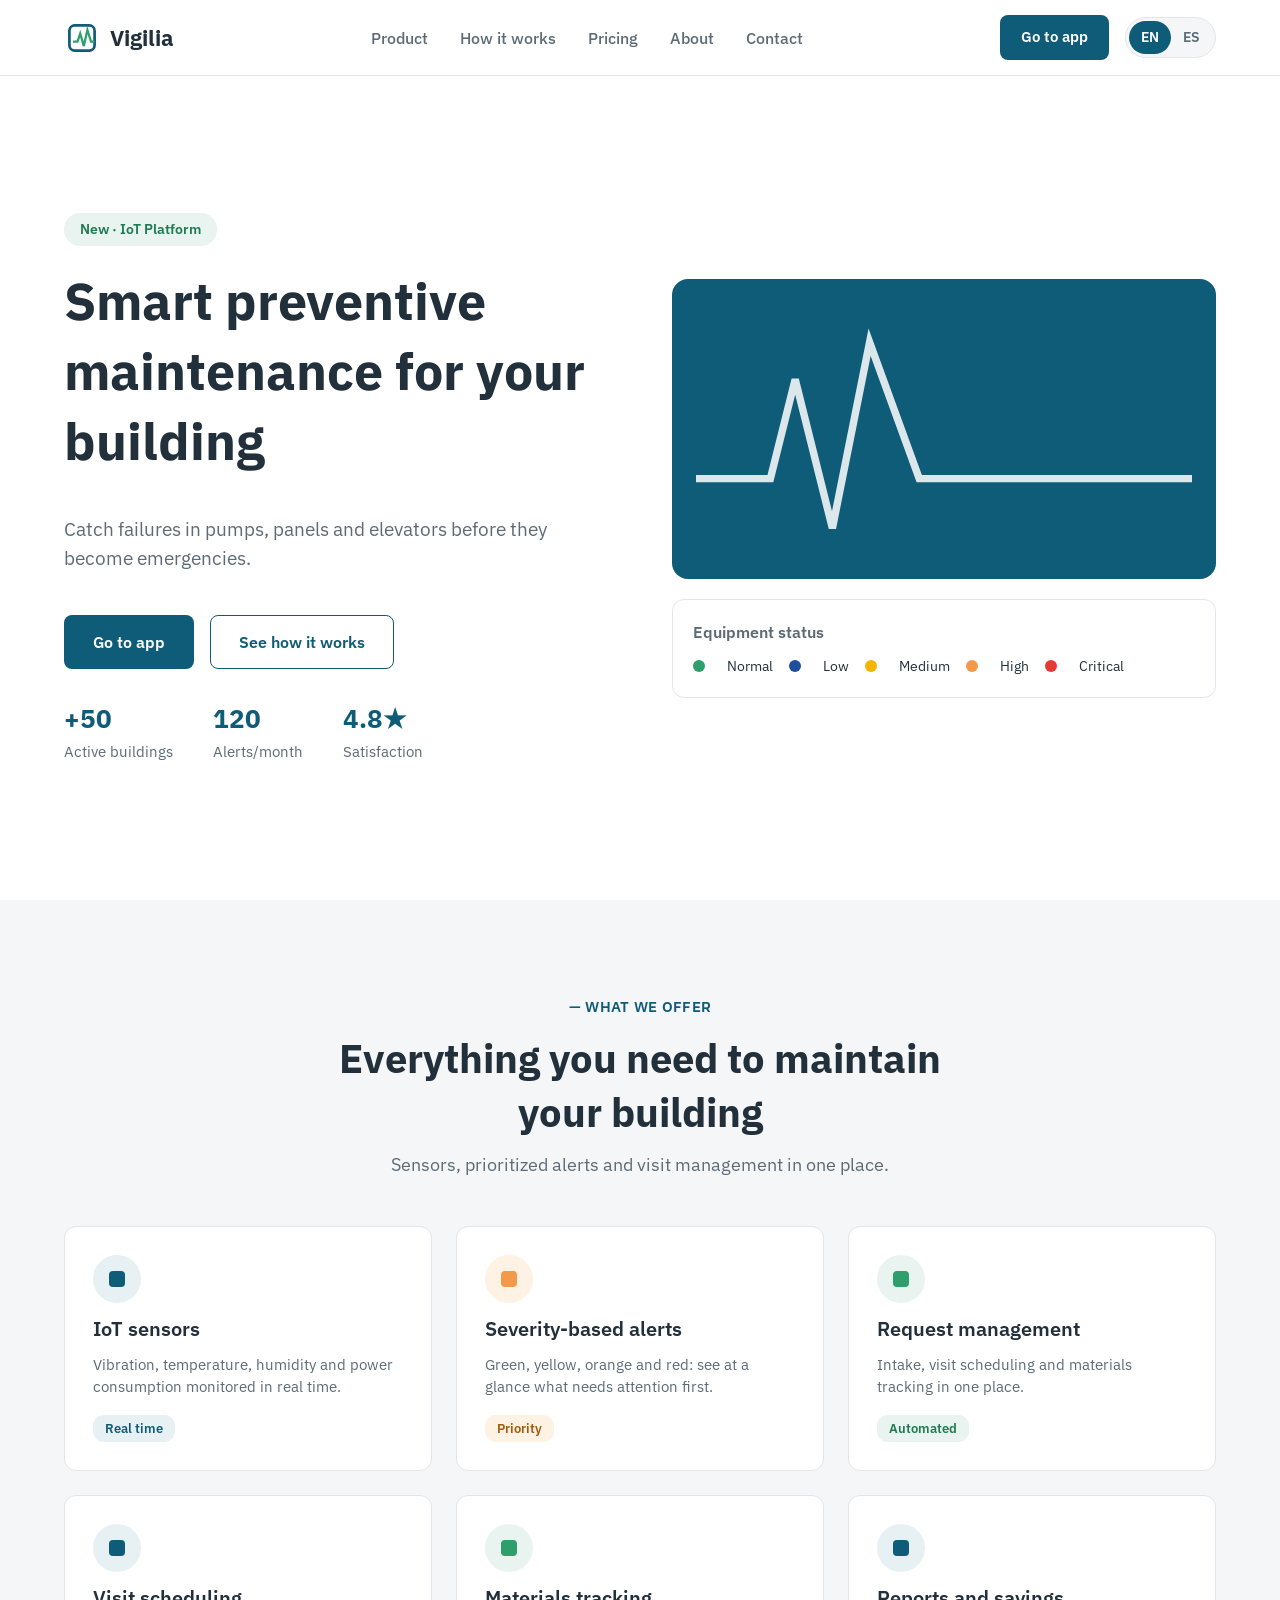
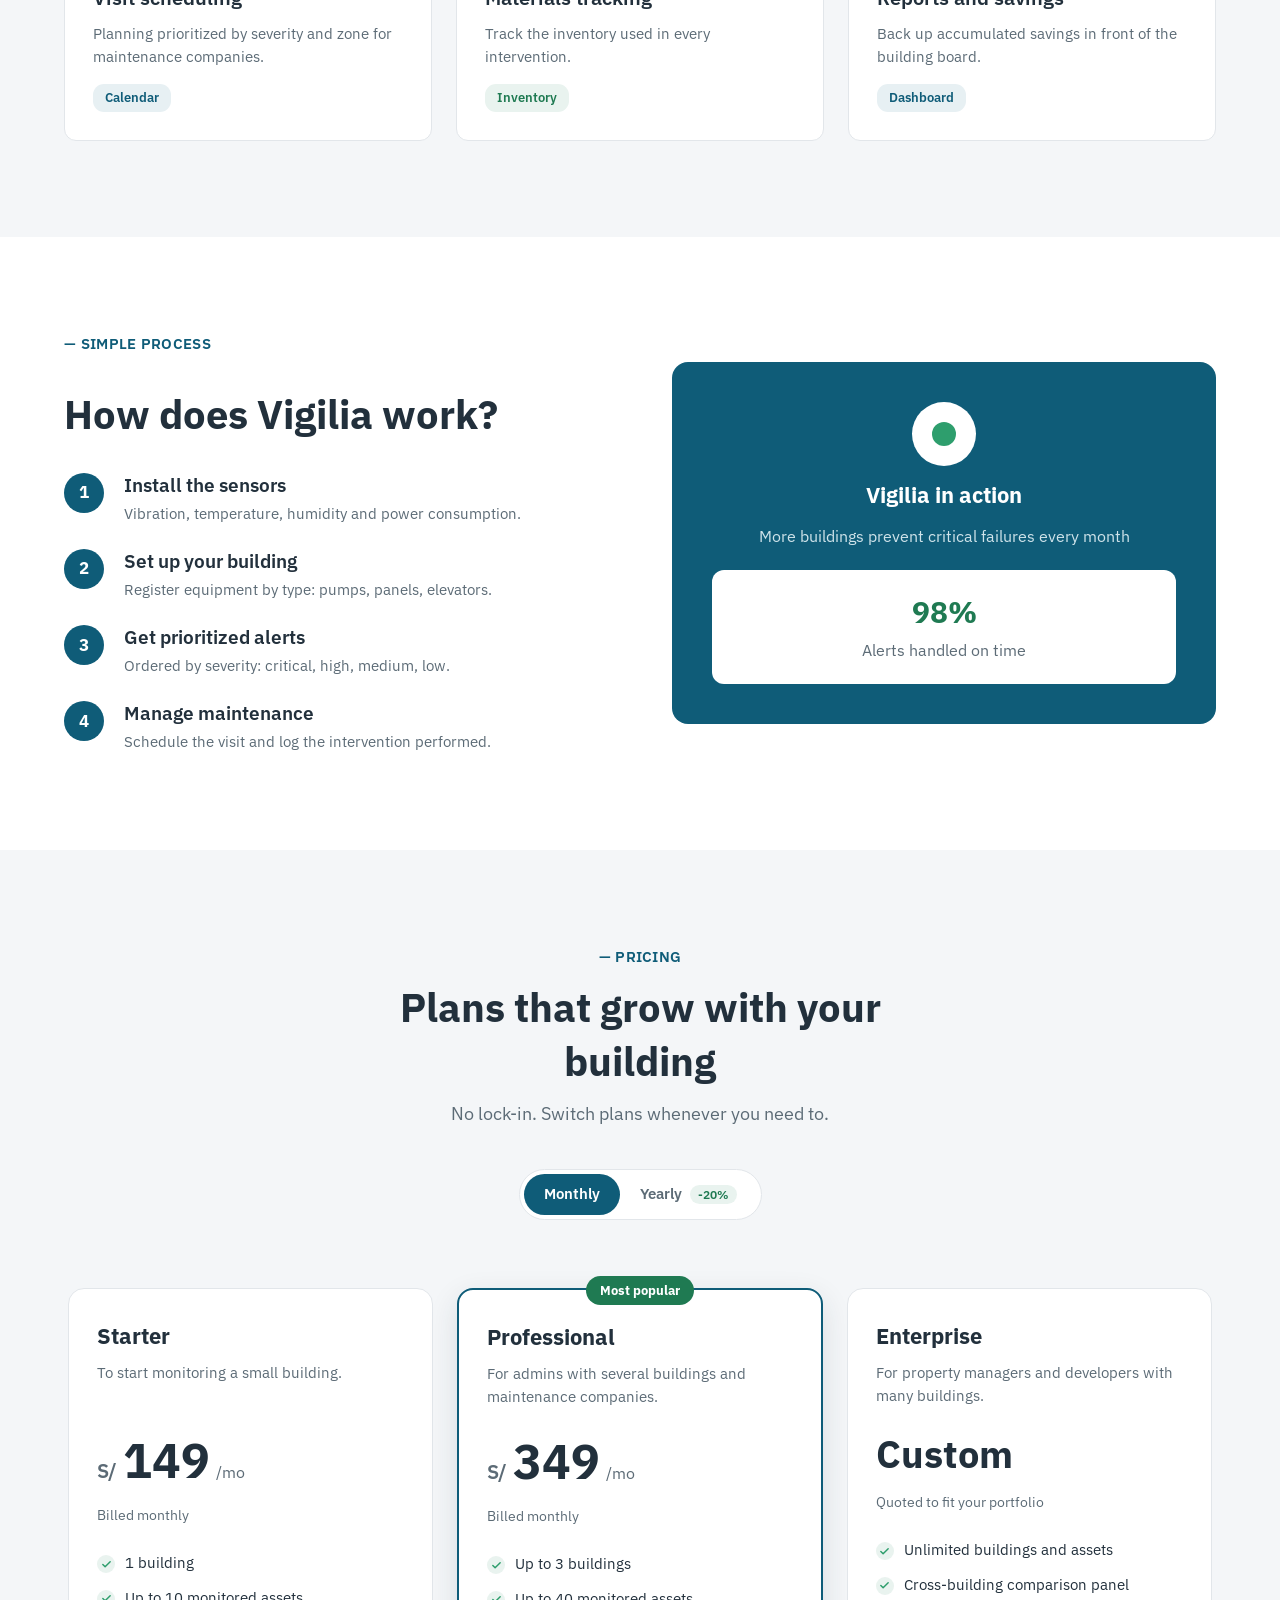
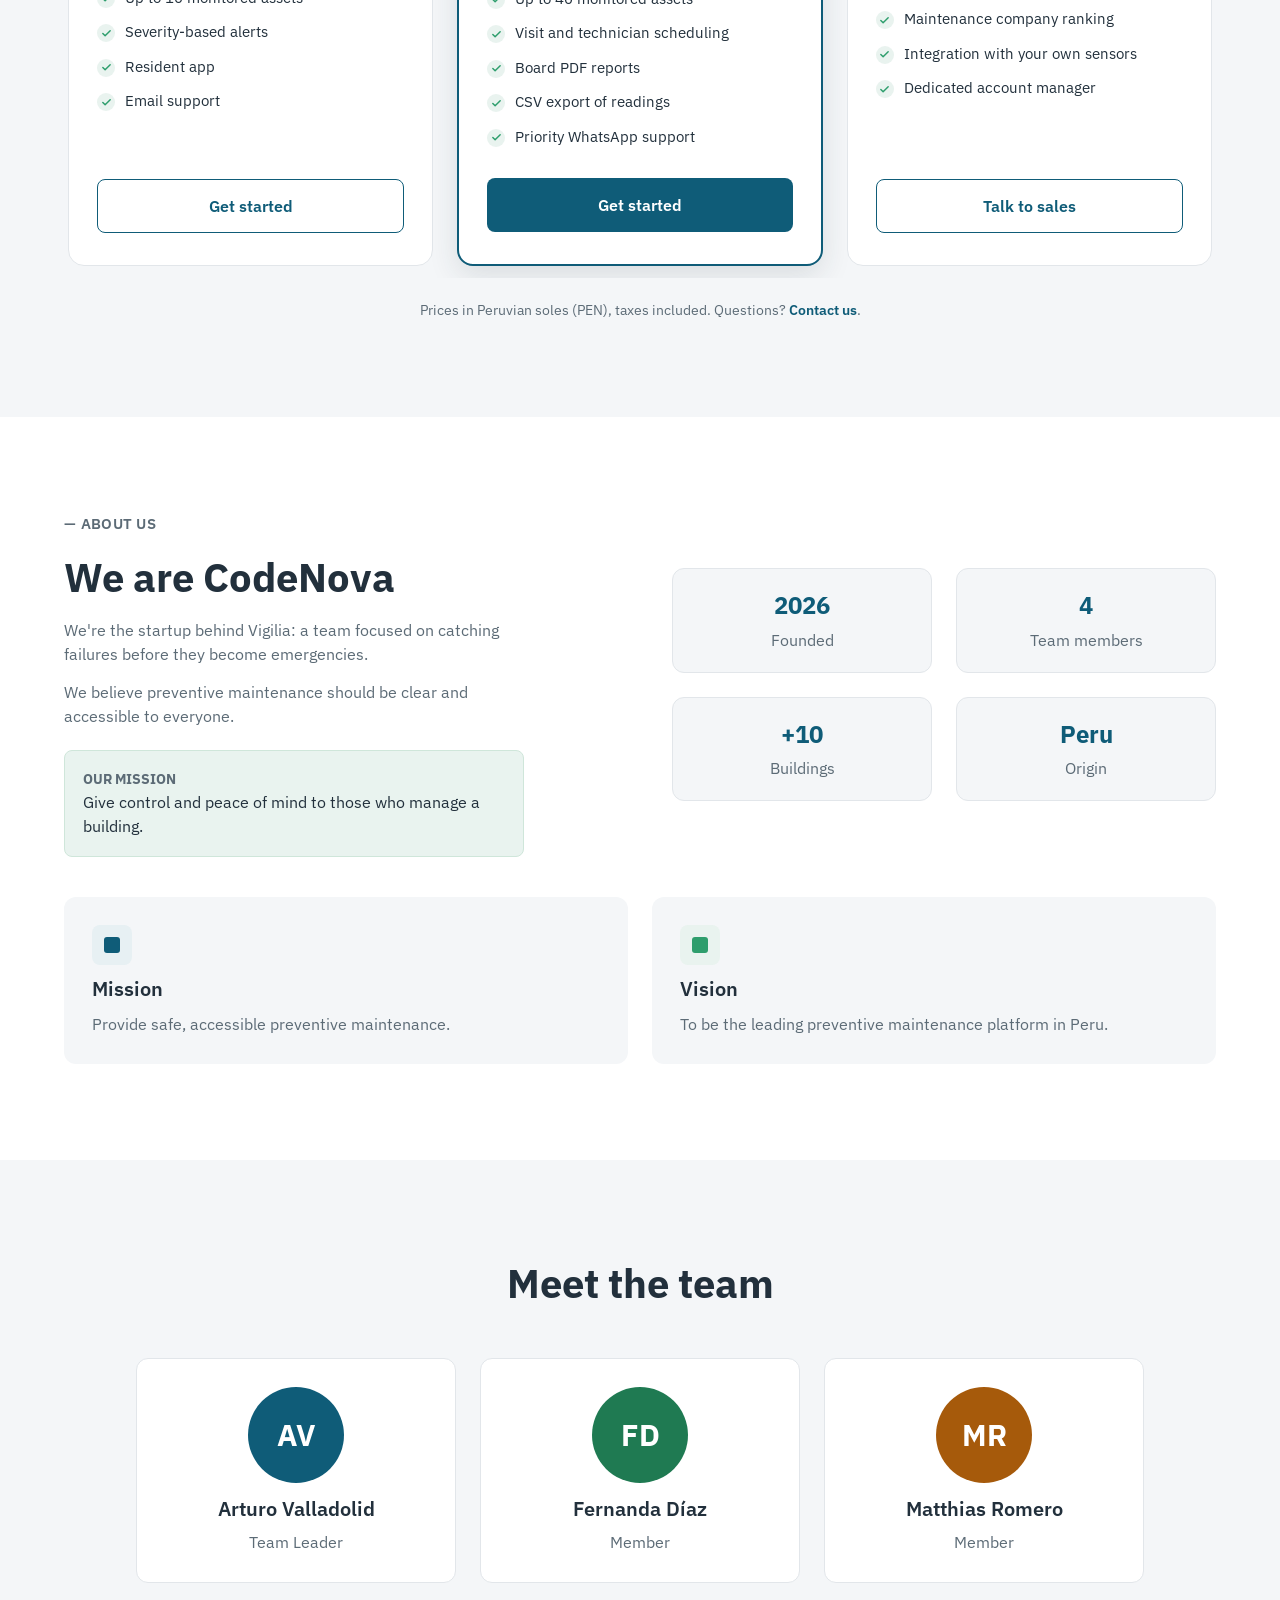
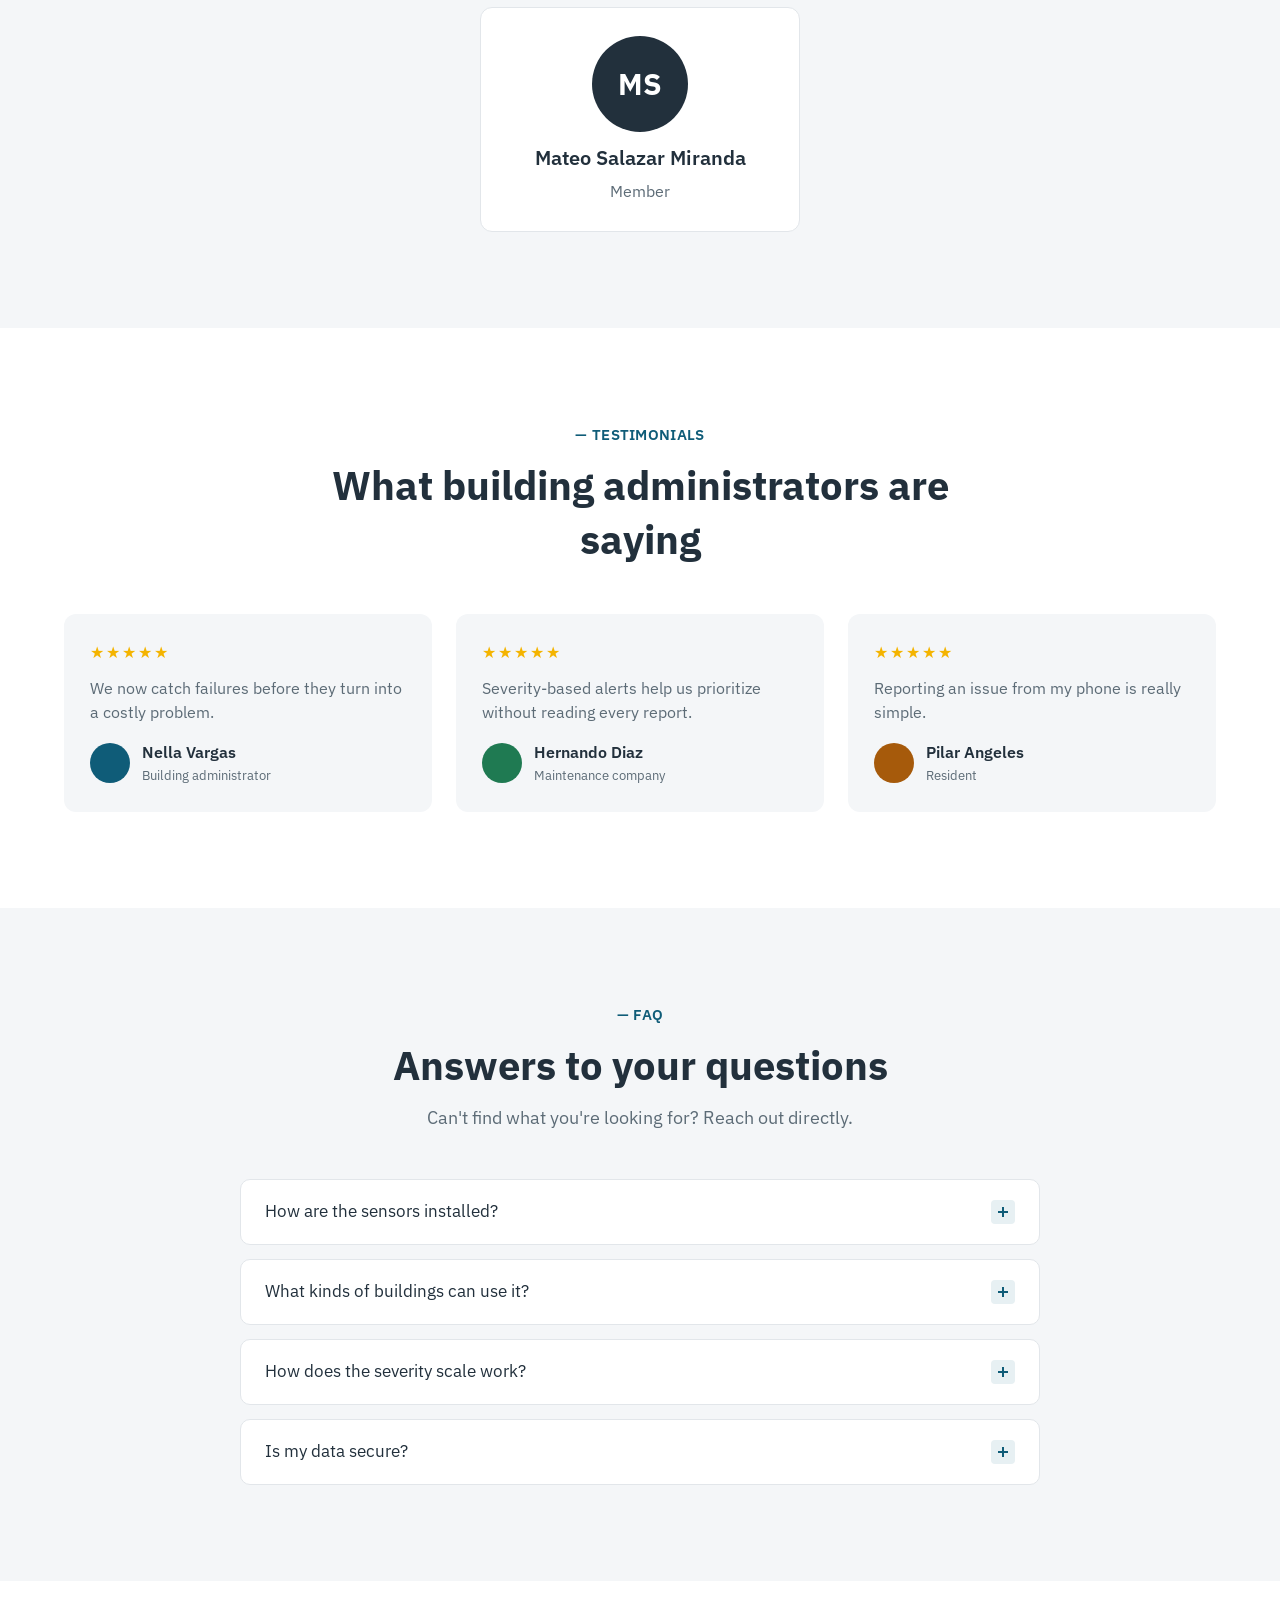
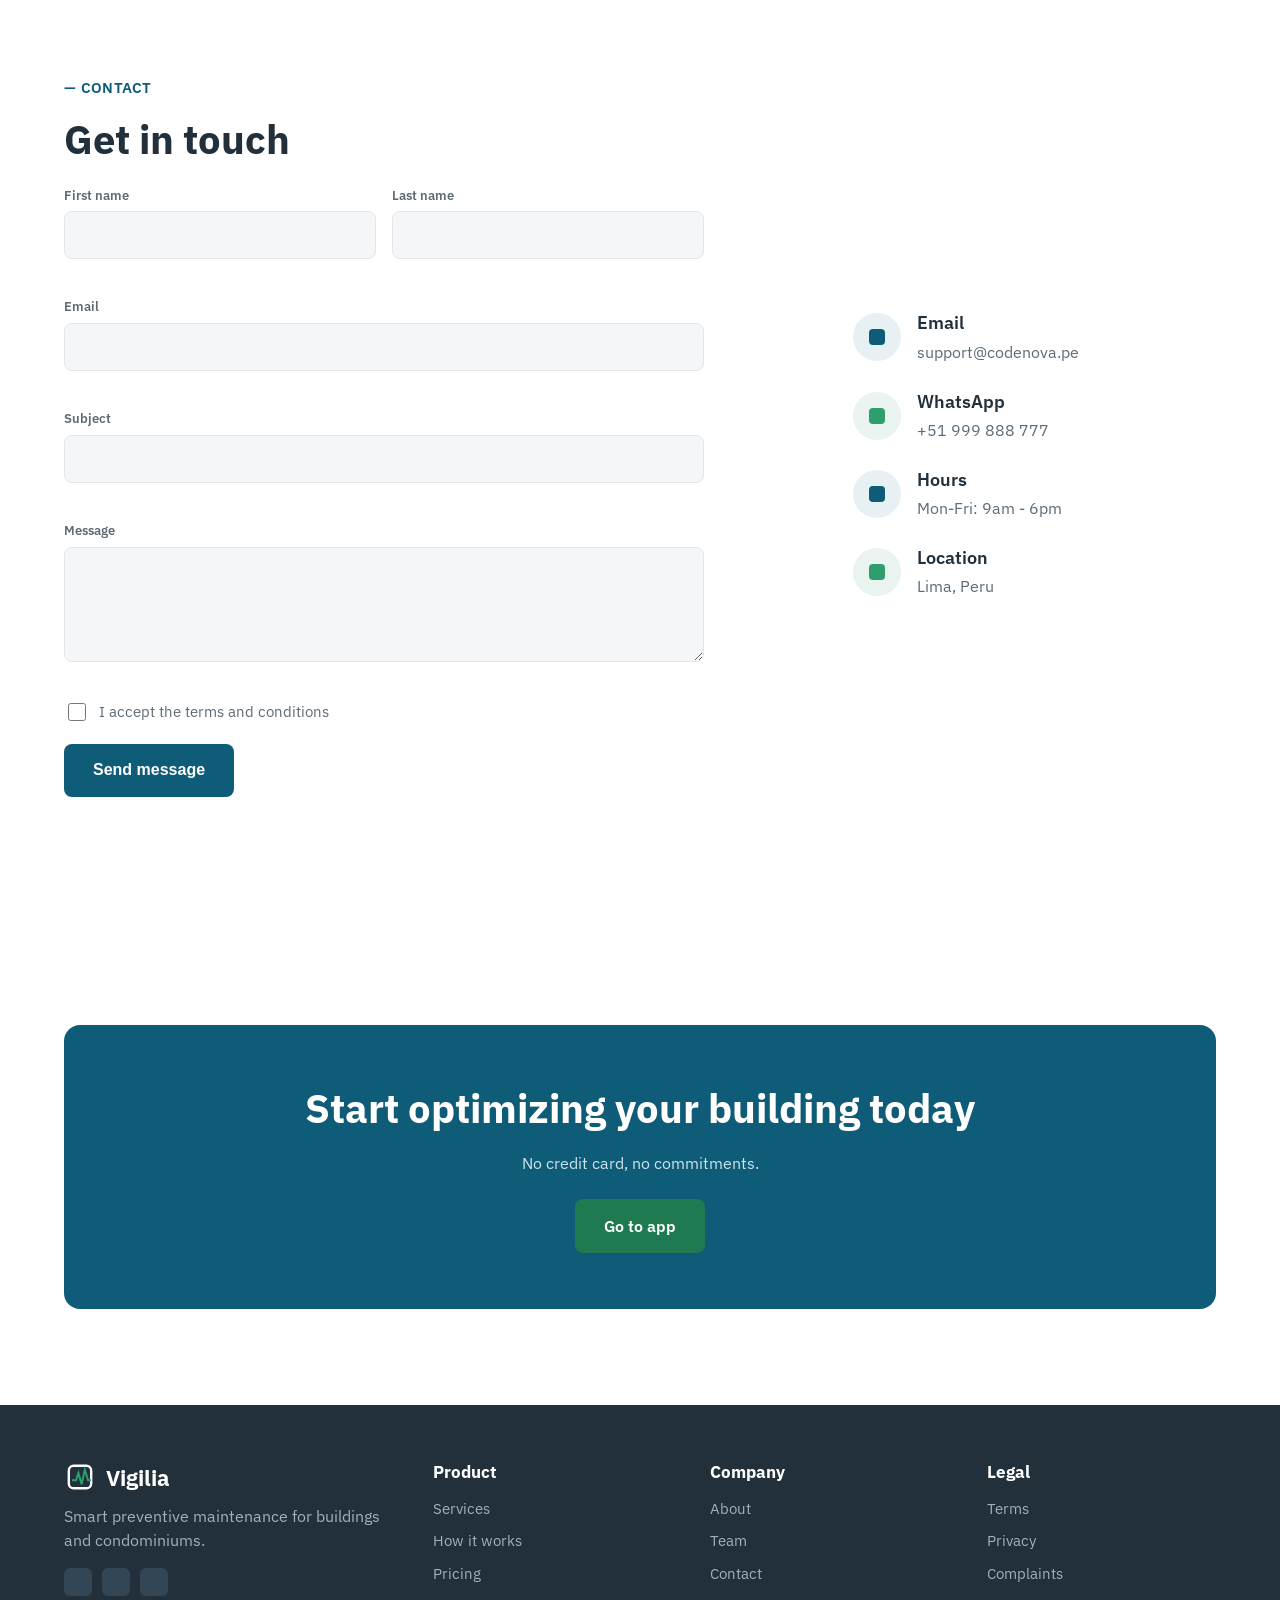
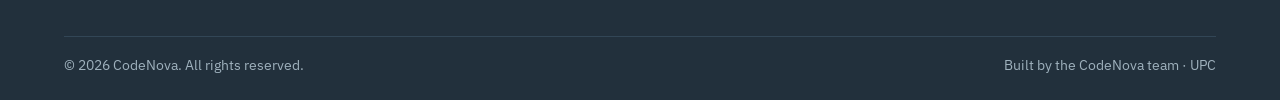
==== commit c6876e9e: "feat(landing): add an English and Spanish language switcher Texts are translated with data-i18n attr" ====
--- a/index.html
+++ b/index.html
@@ -278,35 +278,6 @@
     </div>
   </section>
 
-  <!-- ABOUT THE PRODUCT -->
-  <section class="section section-product" id="about-product">
-    <div class="container product-inner">
-      <div class="product-copy">
-        <p class="eyebrow" data-i18n="product.eyebrow">— ABOUT THE PRODUCT</p>
-        <h2 data-i18n="product.title">See Vigilia in action</h2>
-        <p data-i18n="product.text">Watch how Vigilia connects IoT sensors, prioritized alerts and incident follow-up so the critical equipment of your building keeps working.</p>
-        <ul class="product-points">
-          <li data-i18n="product.point-monitoring">Real-time monitoring of pumps, electrical panels, elevators and HVAC</li>
-          <li data-i18n="product.point-alerts">Alerts sorted by severity, the most urgent first</li>
-          <li data-i18n="product.point-incidents">Incident follow-up, from the report to the resident's rating</li>
-        </ul>
-        <a href="#about-product" class="btn btn-primary" data-product-video target="_blank" rel="noopener" data-i18n="product.watch">Watch the video</a>
-      </div>
-
-      <div class="product-video">
-        <a href="#about-product" class="video-card" data-product-video target="_blank" rel="noopener" aria-label="Watch the video" data-i18n-attr="aria-label:product.watch">
-          <svg class="video-wave" viewBox="0 0 200 100" preserveAspectRatio="none" aria-hidden="true">
-            <polyline points="0,70 30,70 40,30 55,90 70,15 90,70 200,70" fill="none" stroke="#ffffff" stroke-width="2"></polyline>
-          </svg>
-          <span class="play-button" aria-hidden="true">
-            <svg viewBox="0 0 24 24" width="30" height="30"><path d="M8 5v14l11-7z" fill="currentColor"></path></svg>
-          </span>
-          <span class="video-caption" data-i18n="product.caption">Vigilia product video</span>
-        </a>
-      </div>
-    </div>
-  </section>
-
   <!-- ABOUT -->
   <section class="section" id="about">
     <div class="container">
--- a/css/style.css
+++ b/css/style.css
@@ -777,58 +777,6 @@
 .lang-switch button.on { background: var(--color-primary); color: #fff; }
 .lang-switch button:focus-visible { outline: 2px solid var(--color-primary); outline-offset: 2px; }
 
-/* ===== About the product (video) ===== */
-.section-product { border-top: 1px solid var(--color-border); }
-.product-inner { display: flex; gap: 64px; align-items: center; }
-.product-copy { flex: 1; display: flex; flex-direction: column; gap: 16px; align-items: flex-start; }
-.product-copy > p:not(.eyebrow) { color: var(--color-text-muted); font-size: 18px; margin: 0; }
-.product-points { display: flex; flex-direction: column; gap: 12px; margin: 4px 0 8px; }
-.product-points li { position: relative; padding-left: 30px; }
-.product-points li::before {
-  content: "";
-  position: absolute;
-  left: 0; top: 4px;
-  width: 18px; height: 18px;
-  border-radius: 50%;
-  background: var(--color-green-tint);
-  box-shadow: inset 0 0 0 5px var(--color-green-tint), inset 0 0 0 9px var(--color-green);
-}
-.product-video { flex: 1; width: 100%; }
-.video-card {
-  position: relative;
-  display: flex;
-  flex-direction: column;
-  align-items: center;
-  justify-content: center;
-  gap: 16px;
-  aspect-ratio: 16 / 9;
-  border-radius: 16px;
-  overflow: hidden;
-  background: linear-gradient(135deg, var(--color-primary), #0a3d50);
-  color: #fff;
-  box-shadow: 0 18px 40px rgba(15, 92, 120, 0.25);
-}
-.video-wave { position: absolute; left: 0; right: 0; bottom: 18%; width: 100%; height: 45%; opacity: 0.25; }
-.play-button {
-  position: relative;
-  display: grid;
-  place-items: center;
-  width: 76px; height: 76px;
-  border-radius: 50%;
-  background: #fff;
-  color: var(--color-primary);
-  box-shadow: 0 8px 24px rgba(0, 0, 0, 0.2);
-  transition: transform 0.2s ease;
-}
-.play-button svg { margin-left: 4px; }
-.video-card:hover .play-button { transform: scale(1.08); }
-.video-card:focus-visible { outline: 3px solid var(--color-green); outline-offset: 4px; }
-.video-caption { position: relative; font-weight: 600; font-size: 17px; }
-
-@media (max-width: 960px) {
-  .product-inner { flex-direction: column; align-items: stretch; }
-}
-
 @media (max-width: 720px) {
   .header-right { margin-left: auto; }
 }
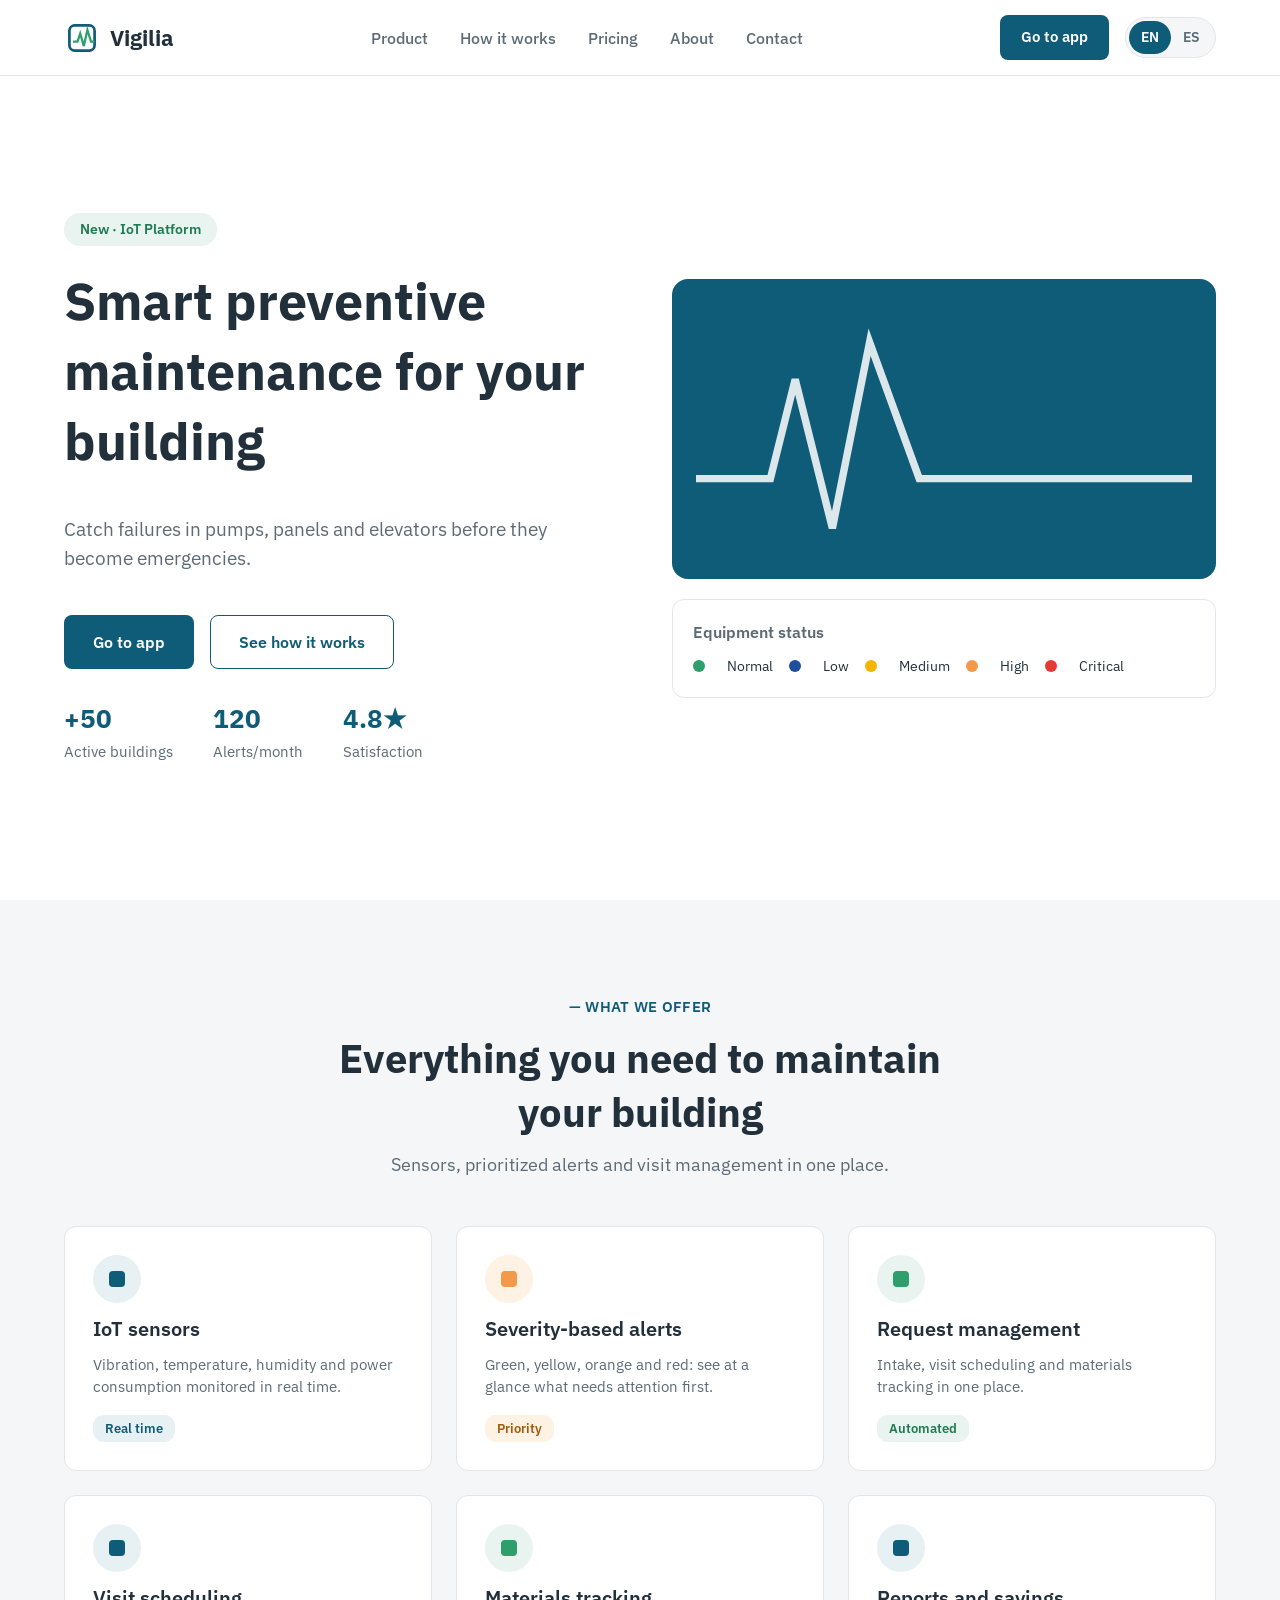
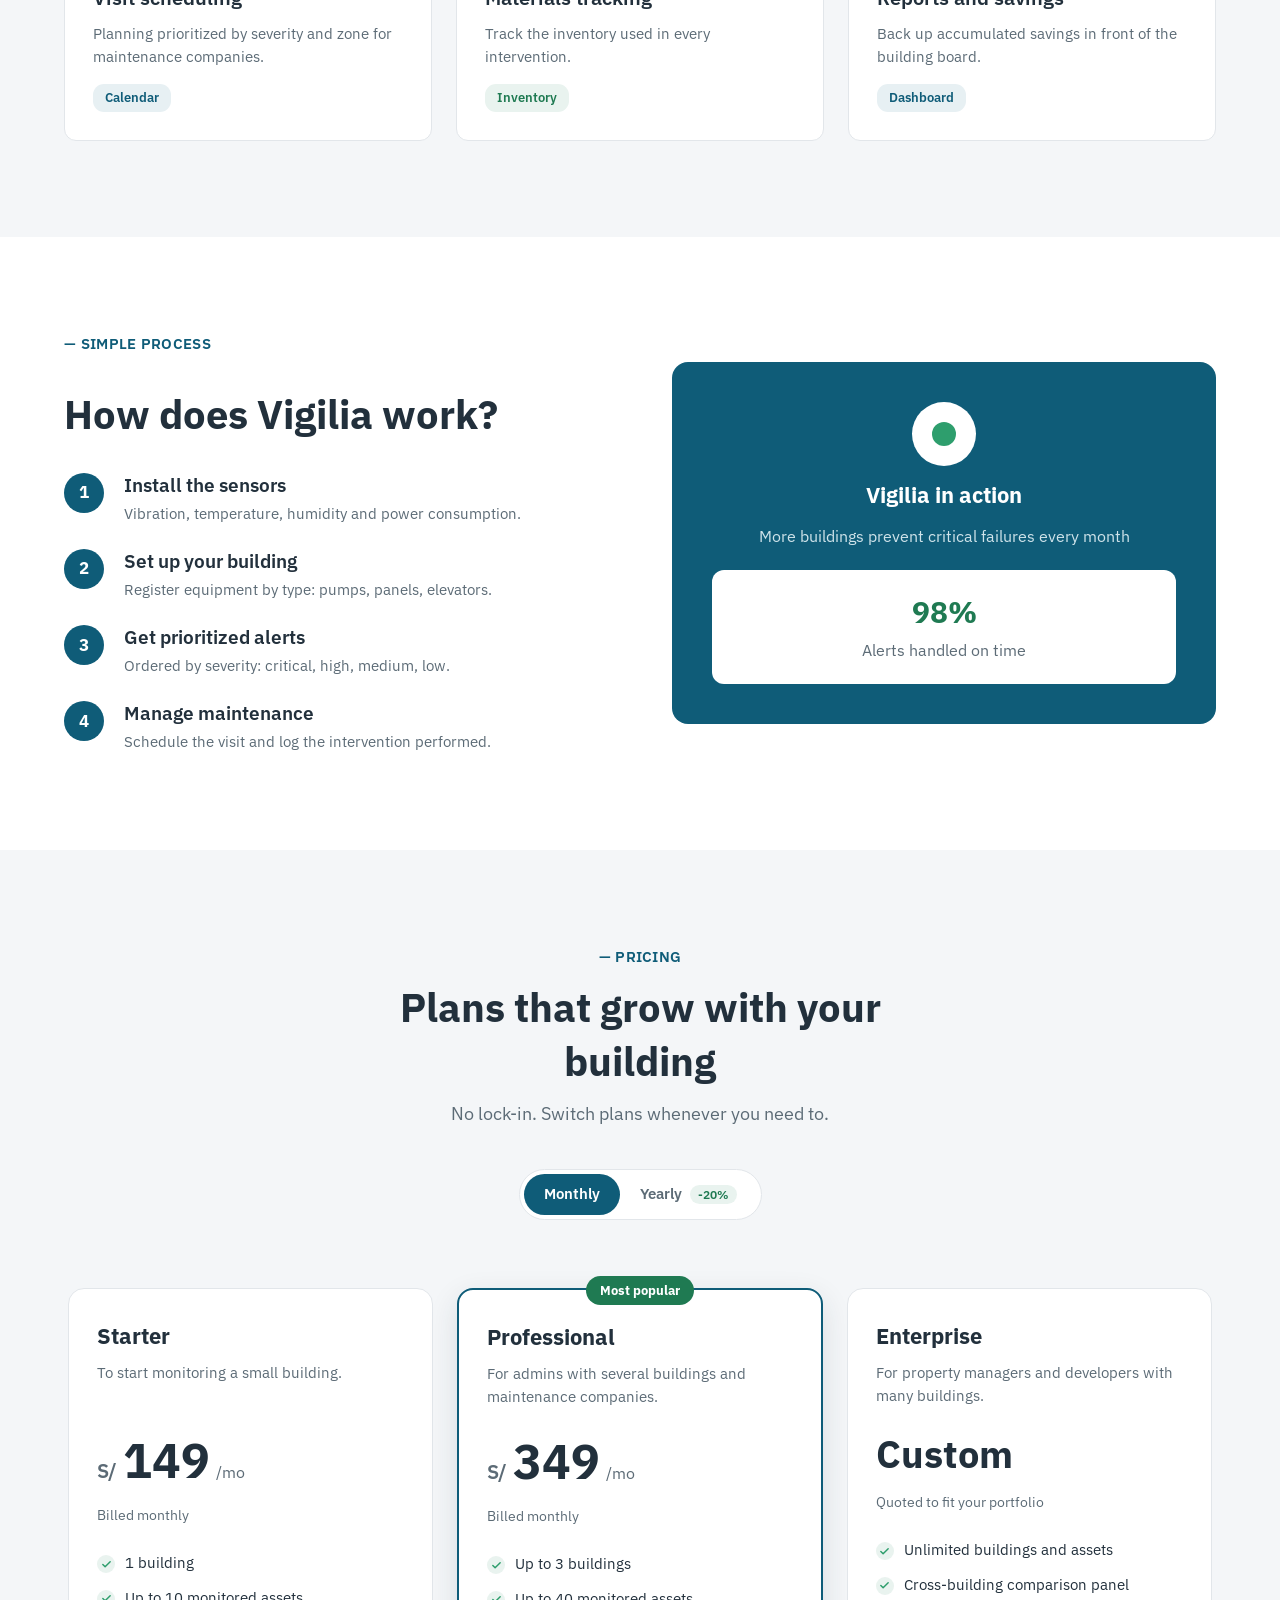
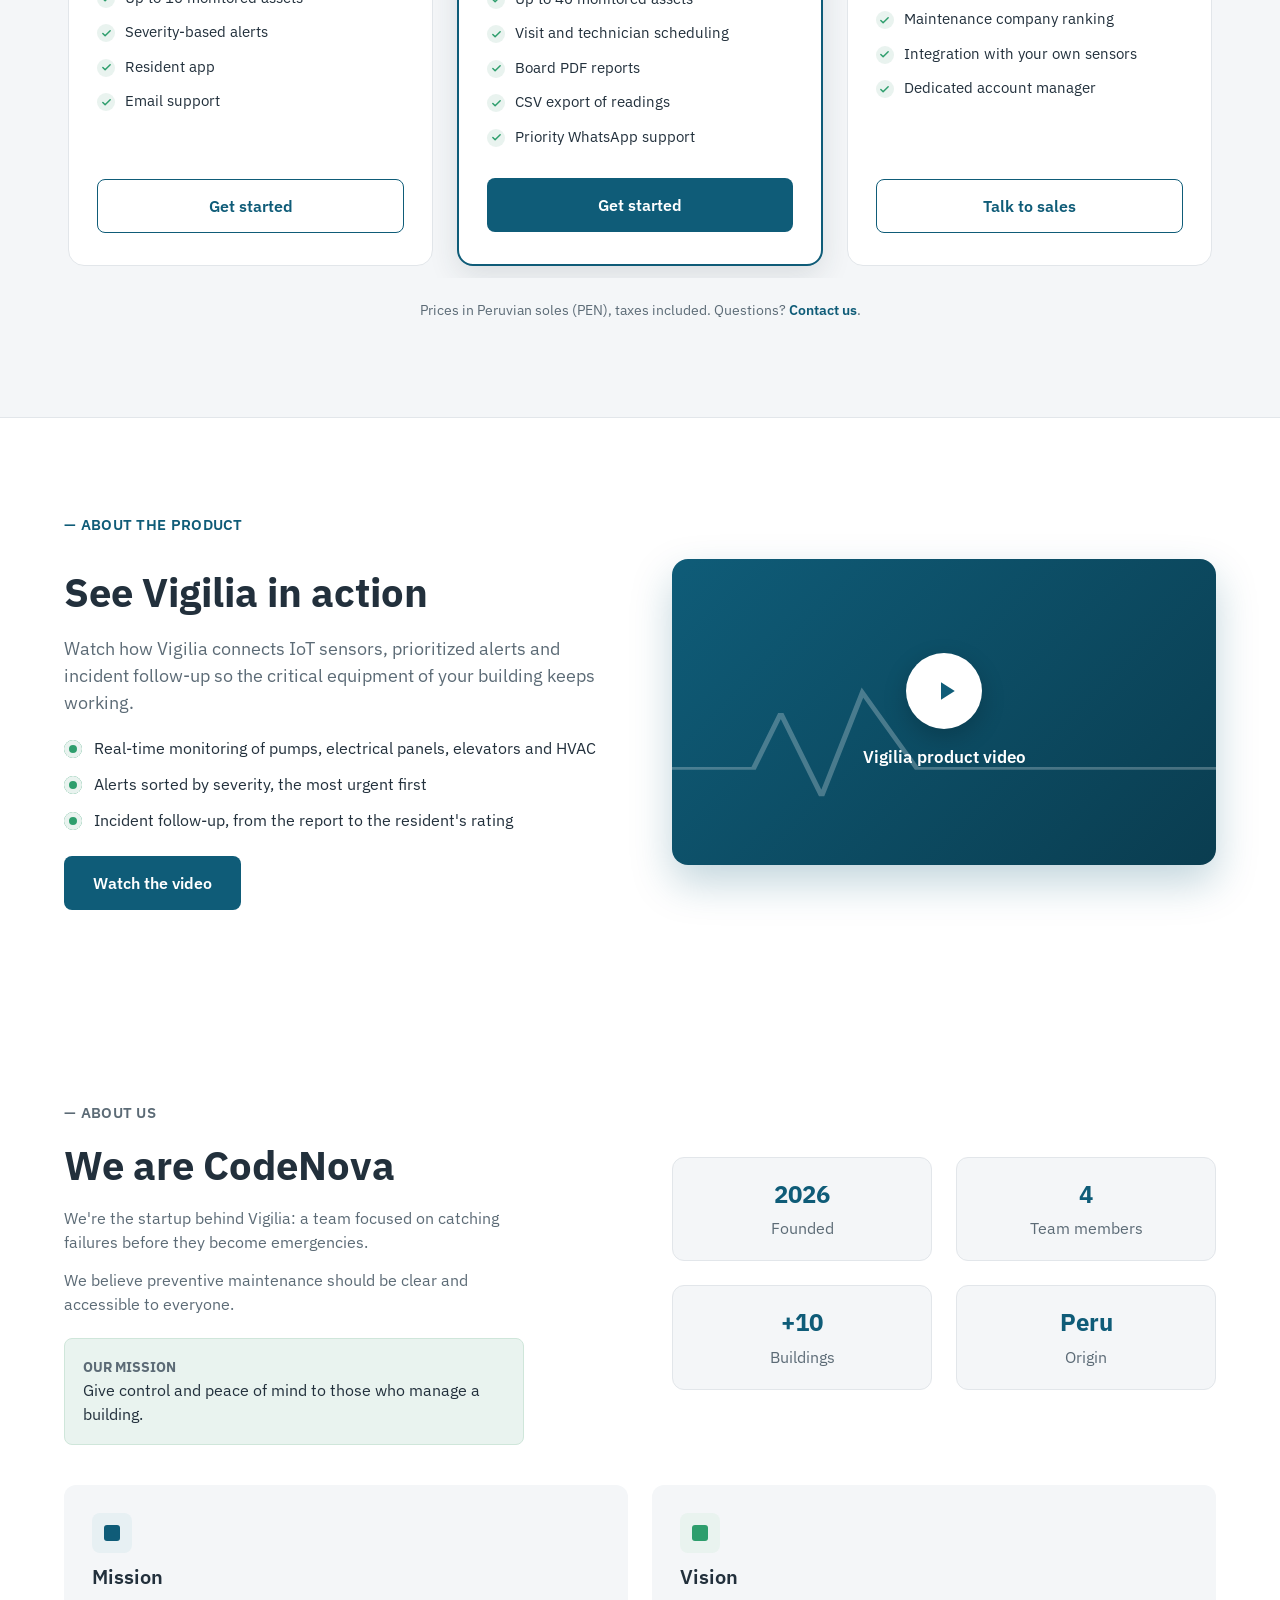
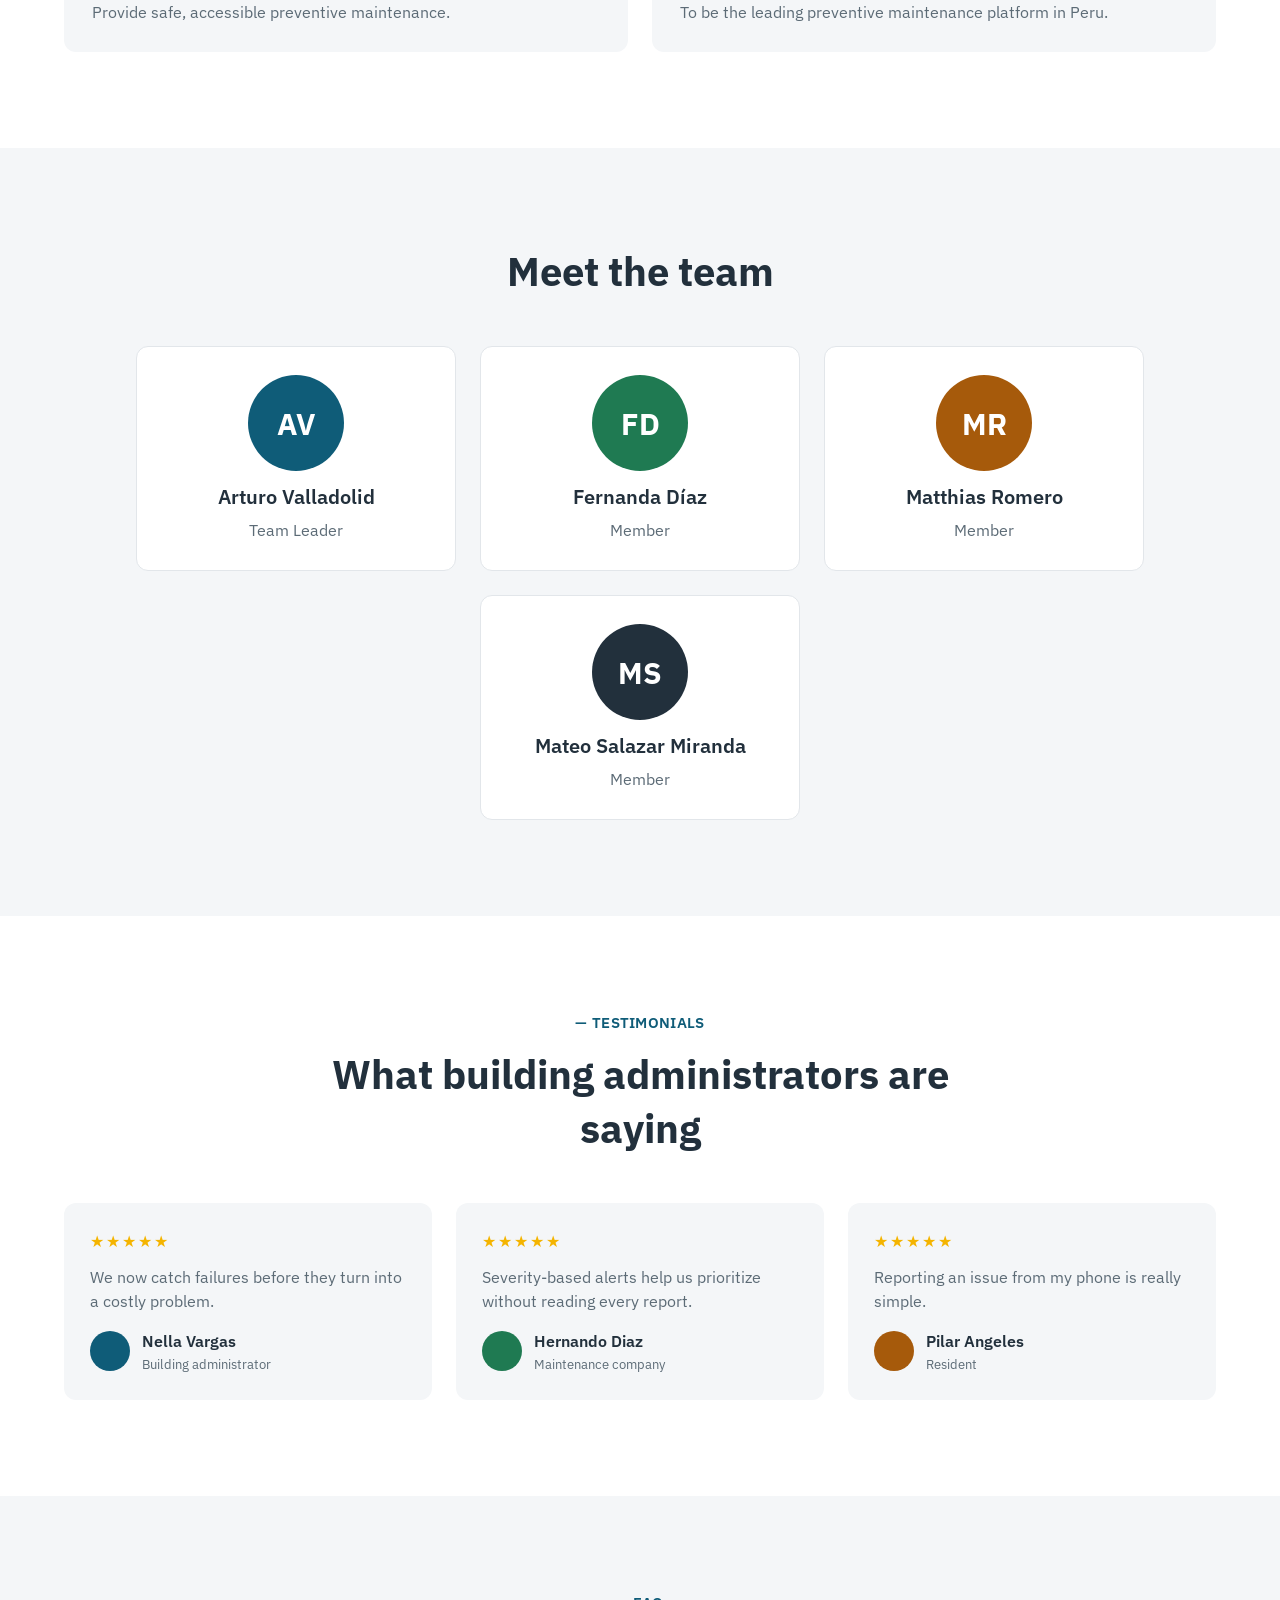
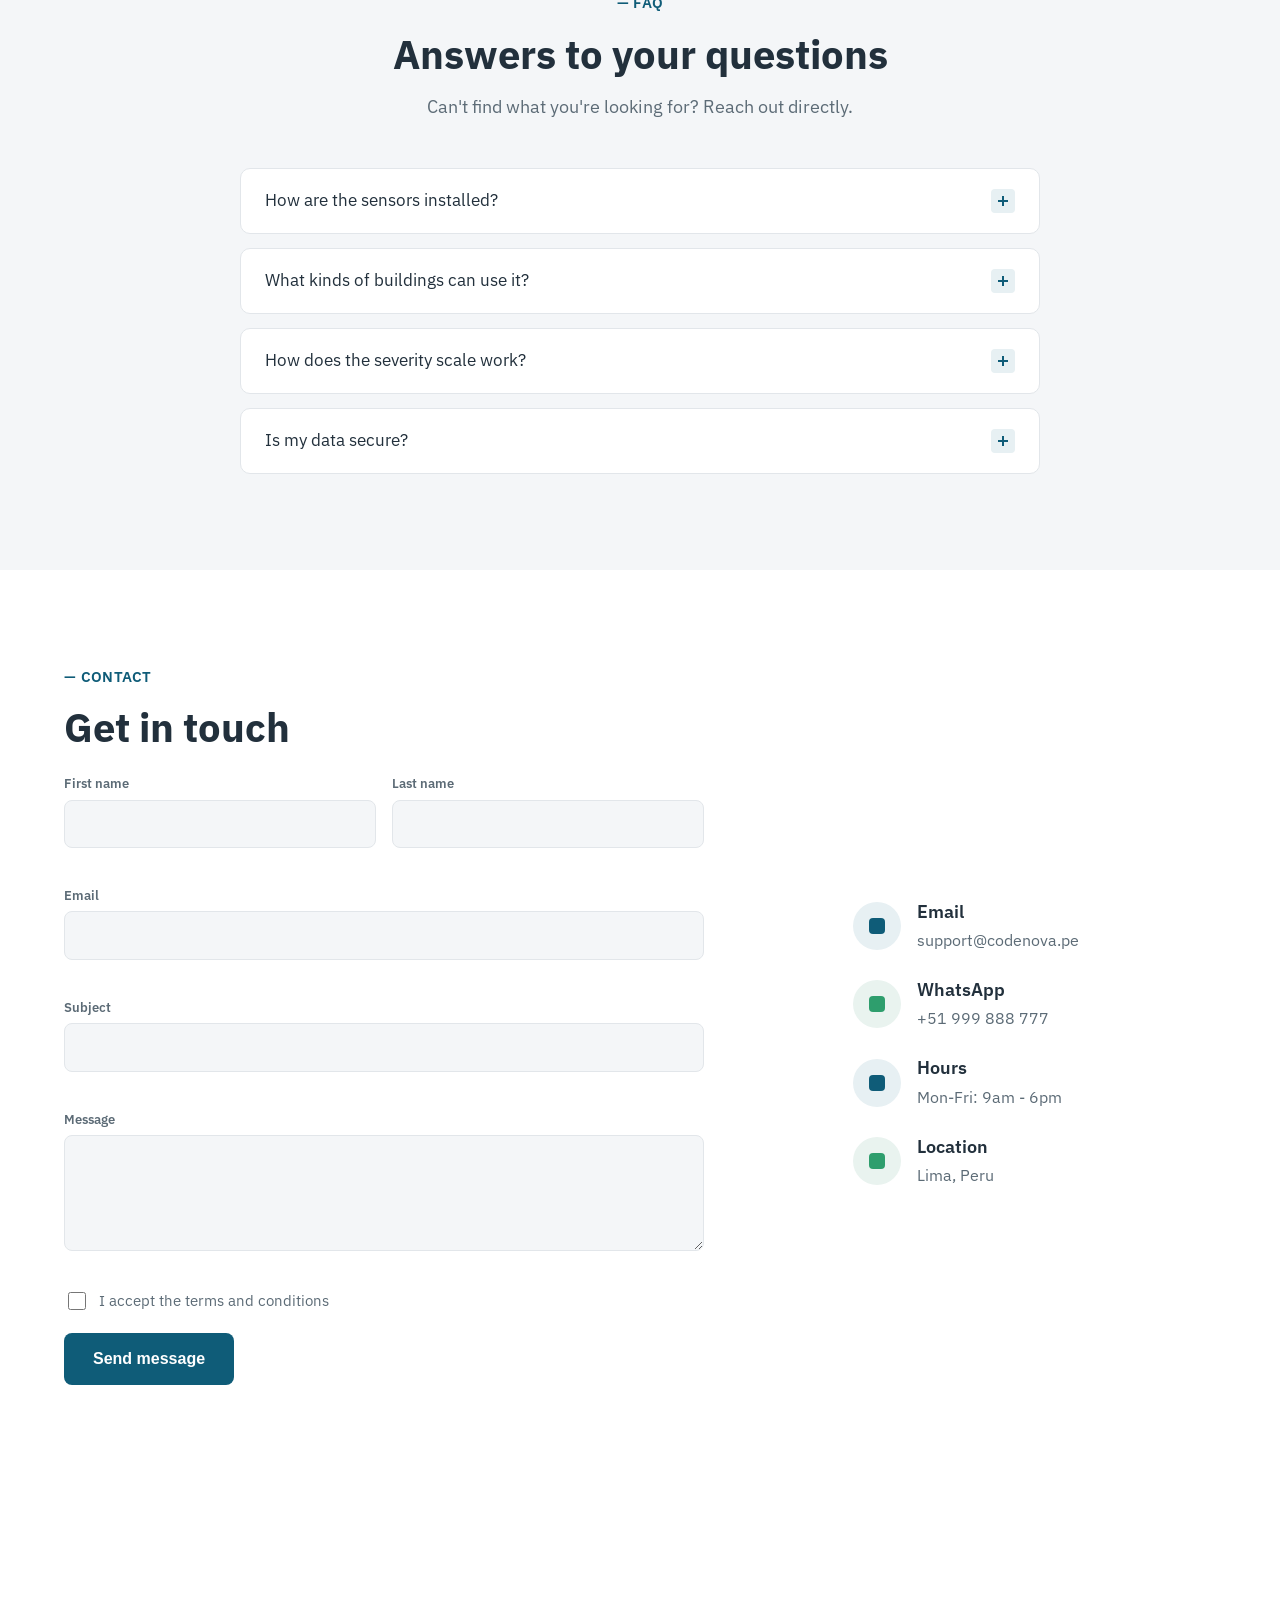
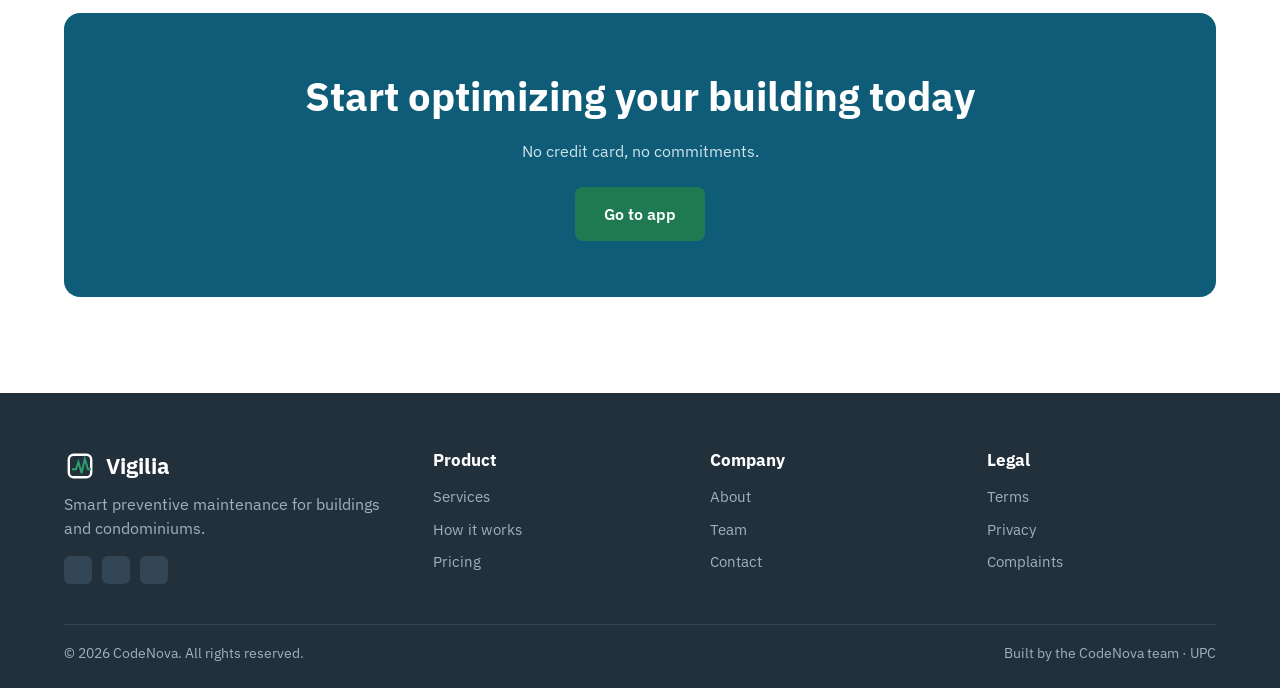
==== commit 197659bd: "Merge pull request #6 from code-nova-1asi0729/feature/landing-i18n-product-video Feature/landing i18" ====
--- a/index.html
+++ b/index.html
@@ -278,6 +278,35 @@
     </div>
   </section>
 
+  <!-- ABOUT THE PRODUCT -->
+  <section class="section section-product" id="about-product">
+    <div class="container product-inner">
+      <div class="product-copy">
+        <p class="eyebrow" data-i18n="product.eyebrow">— ABOUT THE PRODUCT</p>
+        <h2 data-i18n="product.title">See Vigilia in action</h2>
+        <p data-i18n="product.text">Watch how Vigilia connects IoT sensors, prioritized alerts and incident follow-up so the critical equipment of your building keeps working.</p>
+        <ul class="product-points">
+          <li data-i18n="product.point-monitoring">Real-time monitoring of pumps, electrical panels, elevators and HVAC</li>
+          <li data-i18n="product.point-alerts">Alerts sorted by severity, the most urgent first</li>
+          <li data-i18n="product.point-incidents">Incident follow-up, from the report to the resident's rating</li>
+        </ul>
+        <a href="#about-product" class="btn btn-primary" data-product-video target="_blank" rel="noopener" data-i18n="product.watch">Watch the video</a>
+      </div>
+
+      <div class="product-video">
+        <a href="#about-product" class="video-card" data-product-video target="_blank" rel="noopener" aria-label="Watch the video" data-i18n-attr="aria-label:product.watch">
+          <svg class="video-wave" viewBox="0 0 200 100" preserveAspectRatio="none" aria-hidden="true">
+            <polyline points="0,70 30,70 40,30 55,90 70,15 90,70 200,70" fill="none" stroke="#ffffff" stroke-width="2"></polyline>
+          </svg>
+          <span class="play-button" aria-hidden="true">
+            <svg viewBox="0 0 24 24" width="30" height="30"><path d="M8 5v14l11-7z" fill="currentColor"></path></svg>
+          </span>
+          <span class="video-caption" data-i18n="product.caption">Vigilia product video</span>
+        </a>
+      </div>
+    </div>
+  </section>
+
   <!-- ABOUT -->
   <section class="section" id="about">
     <div class="container">
--- a/css/style.css
+++ b/css/style.css
@@ -777,6 +777,58 @@
 .lang-switch button.on { background: var(--color-primary); color: #fff; }
 .lang-switch button:focus-visible { outline: 2px solid var(--color-primary); outline-offset: 2px; }
 
+/* ===== About the product (video) ===== */
+.section-product { border-top: 1px solid var(--color-border); }
+.product-inner { display: flex; gap: 64px; align-items: center; }
+.product-copy { flex: 1; display: flex; flex-direction: column; gap: 16px; align-items: flex-start; }
+.product-copy > p:not(.eyebrow) { color: var(--color-text-muted); font-size: 18px; margin: 0; }
+.product-points { display: flex; flex-direction: column; gap: 12px; margin: 4px 0 8px; }
+.product-points li { position: relative; padding-left: 30px; }
+.product-points li::before {
+  content: "";
+  position: absolute;
+  left: 0; top: 4px;
+  width: 18px; height: 18px;
+  border-radius: 50%;
+  background: var(--color-green-tint);
+  box-shadow: inset 0 0 0 5px var(--color-green-tint), inset 0 0 0 9px var(--color-green);
+}
+.product-video { flex: 1; width: 100%; }
+.video-card {
+  position: relative;
+  display: flex;
+  flex-direction: column;
+  align-items: center;
+  justify-content: center;
+  gap: 16px;
+  aspect-ratio: 16 / 9;
+  border-radius: 16px;
+  overflow: hidden;
+  background: linear-gradient(135deg, var(--color-primary), #0a3d50);
+  color: #fff;
+  box-shadow: 0 18px 40px rgba(15, 92, 120, 0.25);
+}
+.video-wave { position: absolute; left: 0; right: 0; bottom: 18%; width: 100%; height: 45%; opacity: 0.25; }
+.play-button {
+  position: relative;
+  display: grid;
+  place-items: center;
+  width: 76px; height: 76px;
+  border-radius: 50%;
+  background: #fff;
+  color: var(--color-primary);
+  box-shadow: 0 8px 24px rgba(0, 0, 0, 0.2);
+  transition: transform 0.2s ease;
+}
+.play-button svg { margin-left: 4px; }
+.video-card:hover .play-button { transform: scale(1.08); }
+.video-card:focus-visible { outline: 3px solid var(--color-green); outline-offset: 4px; }
+.video-caption { position: relative; font-weight: 600; font-size: 17px; }
+
+@media (max-width: 960px) {
+  .product-inner { flex-direction: column; align-items: stretch; }
+}
+
 @media (max-width: 720px) {
   .header-right { margin-left: auto; }
 }
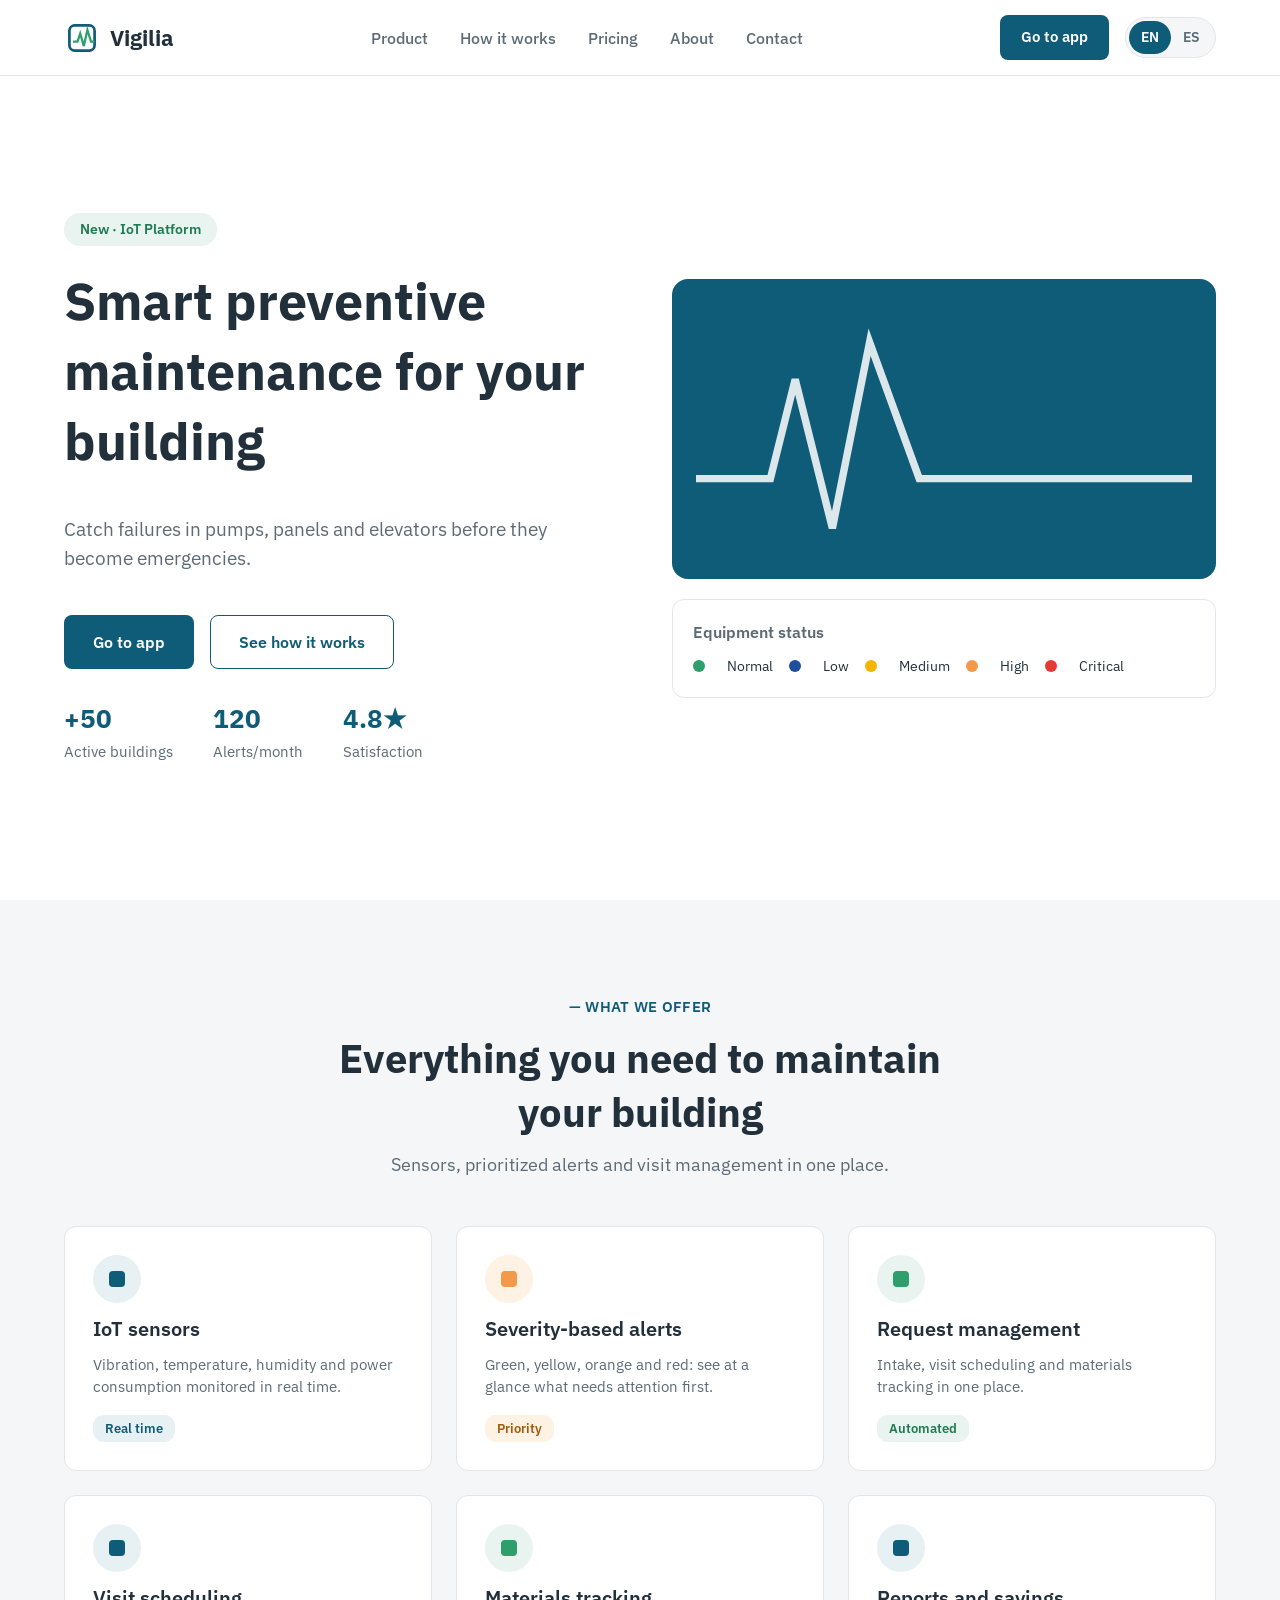
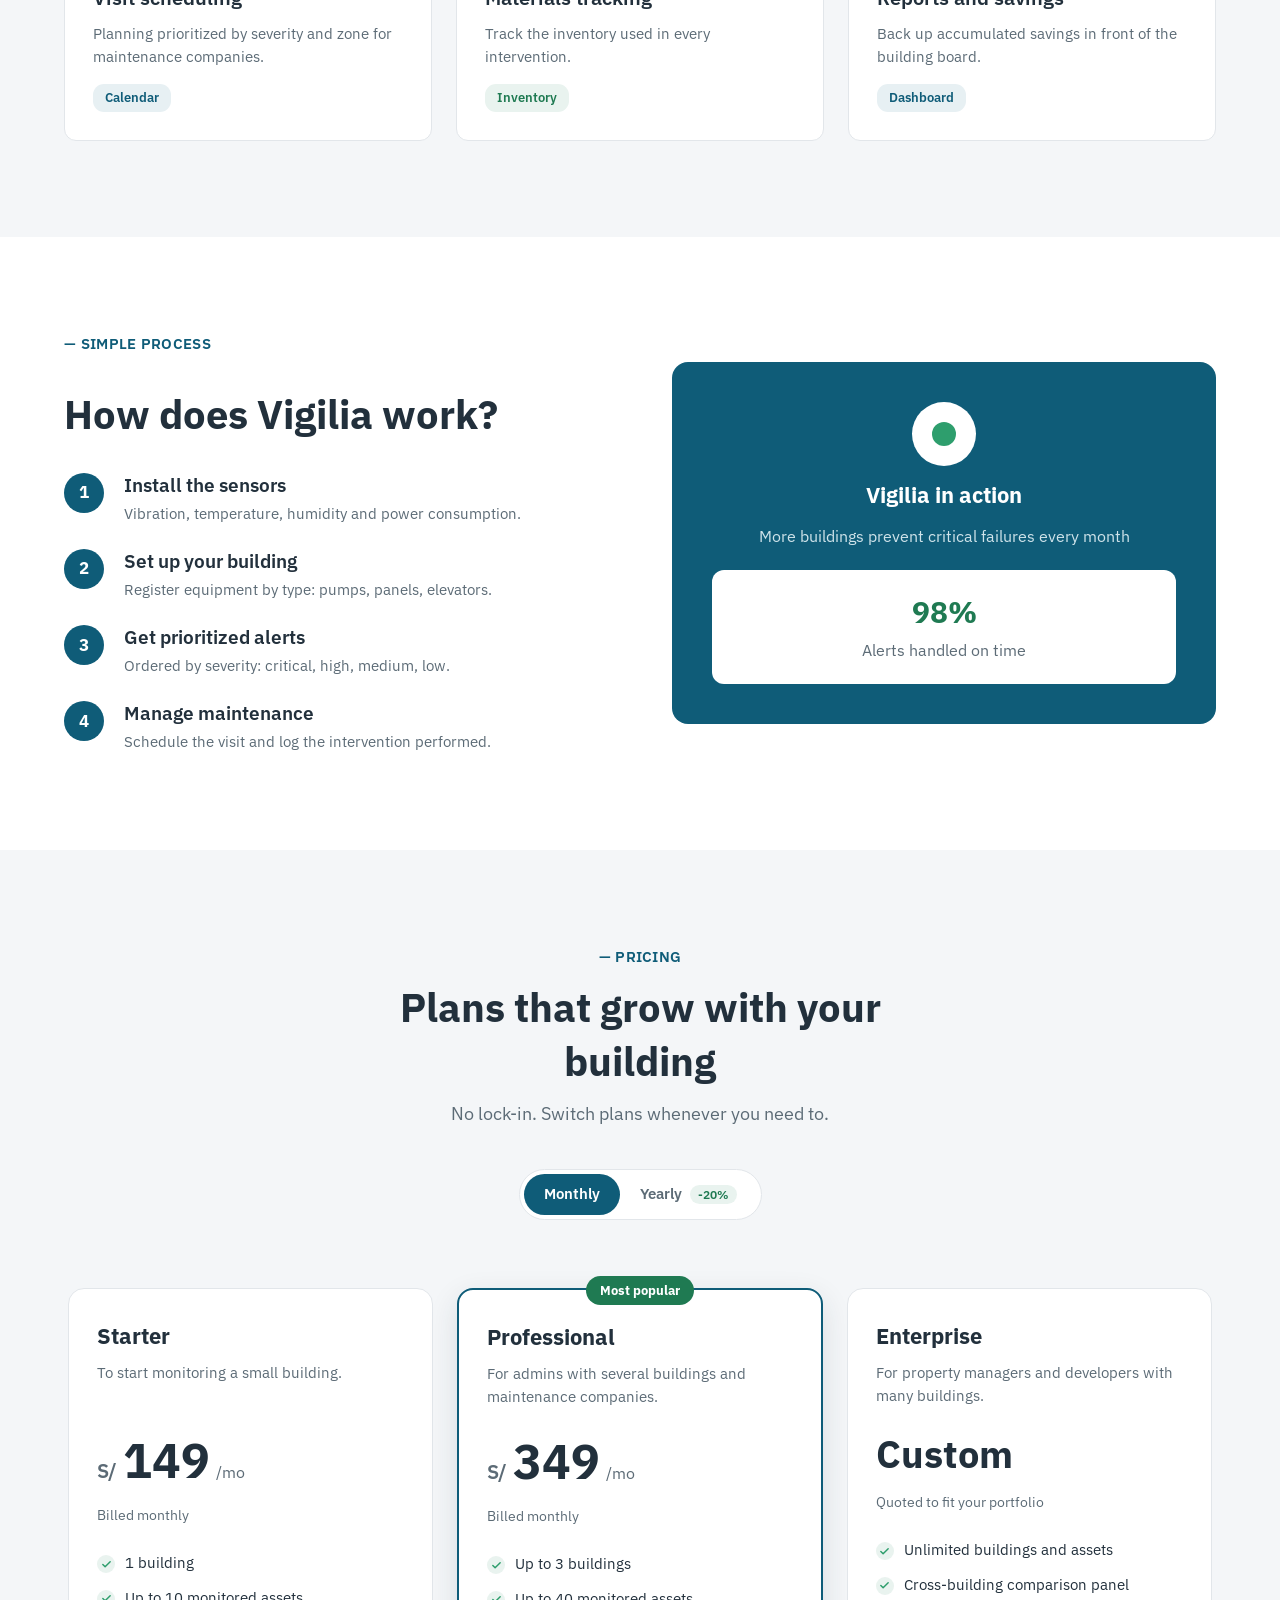
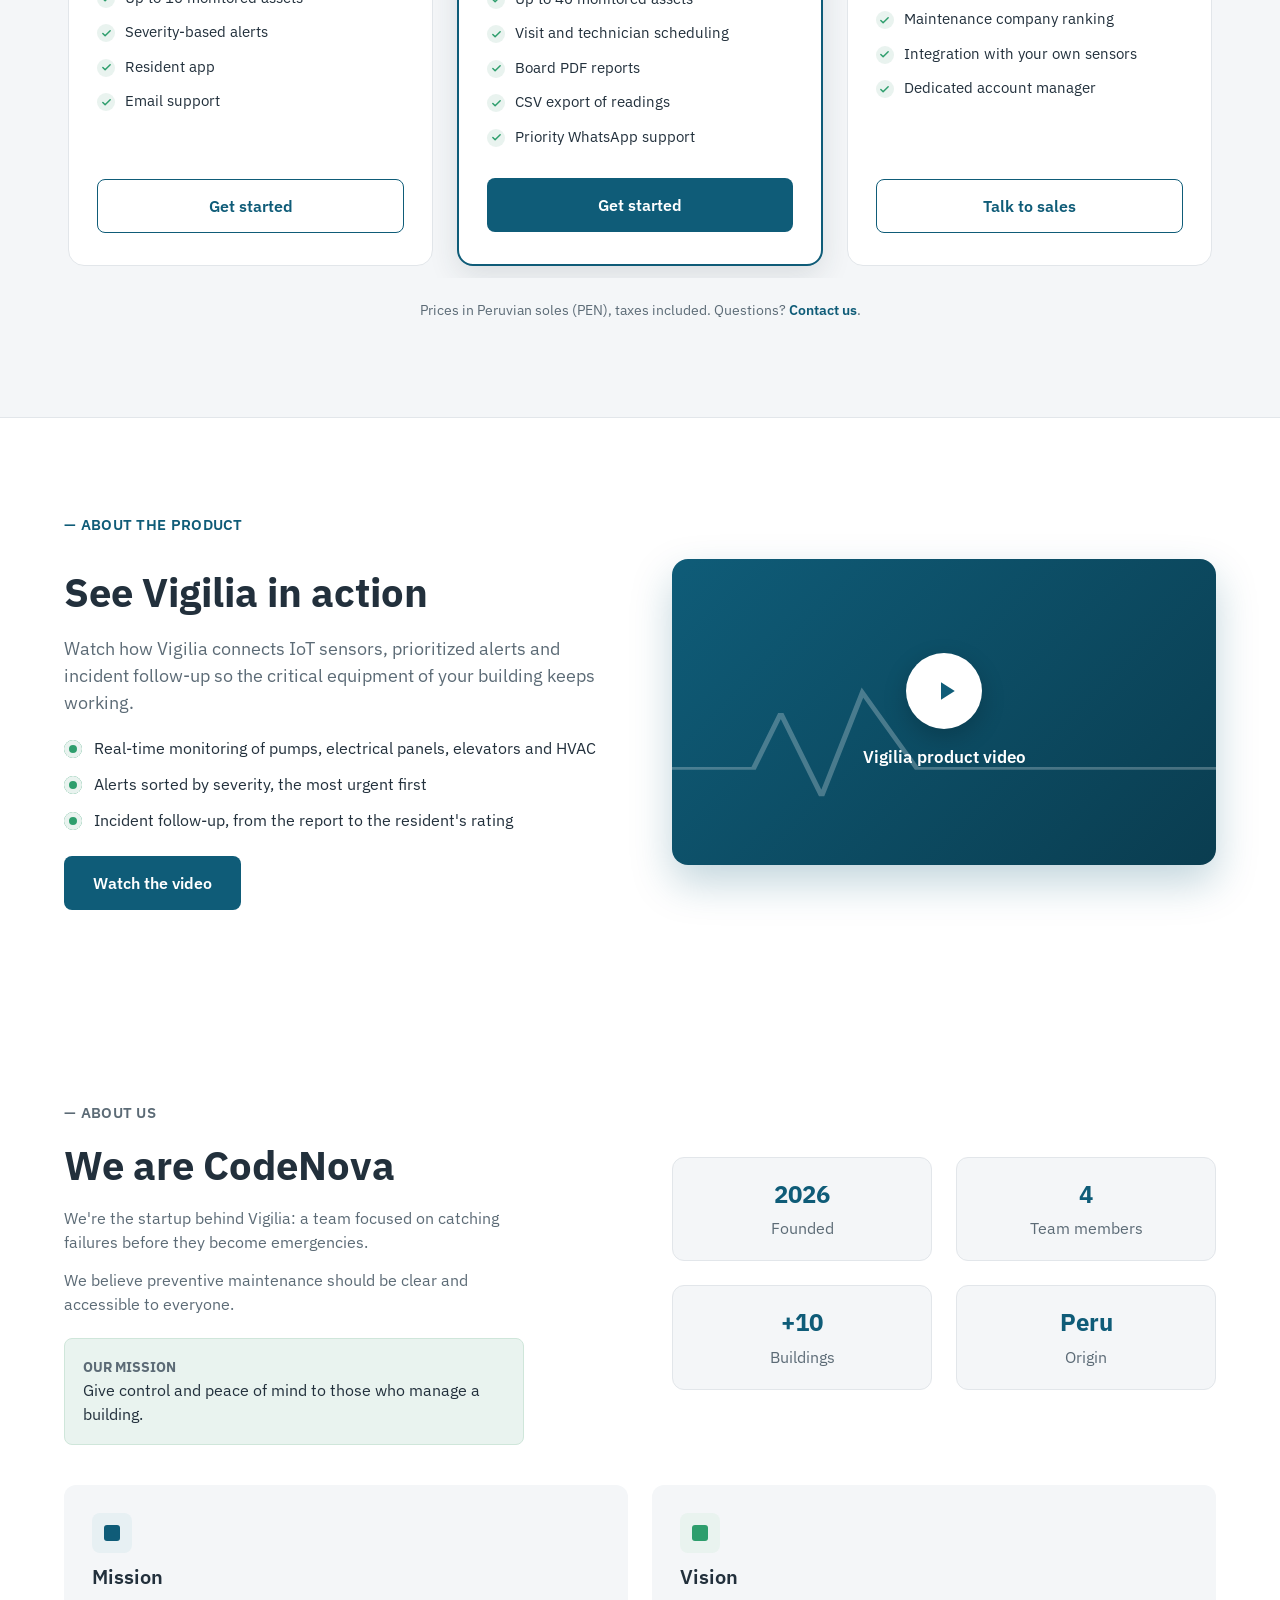
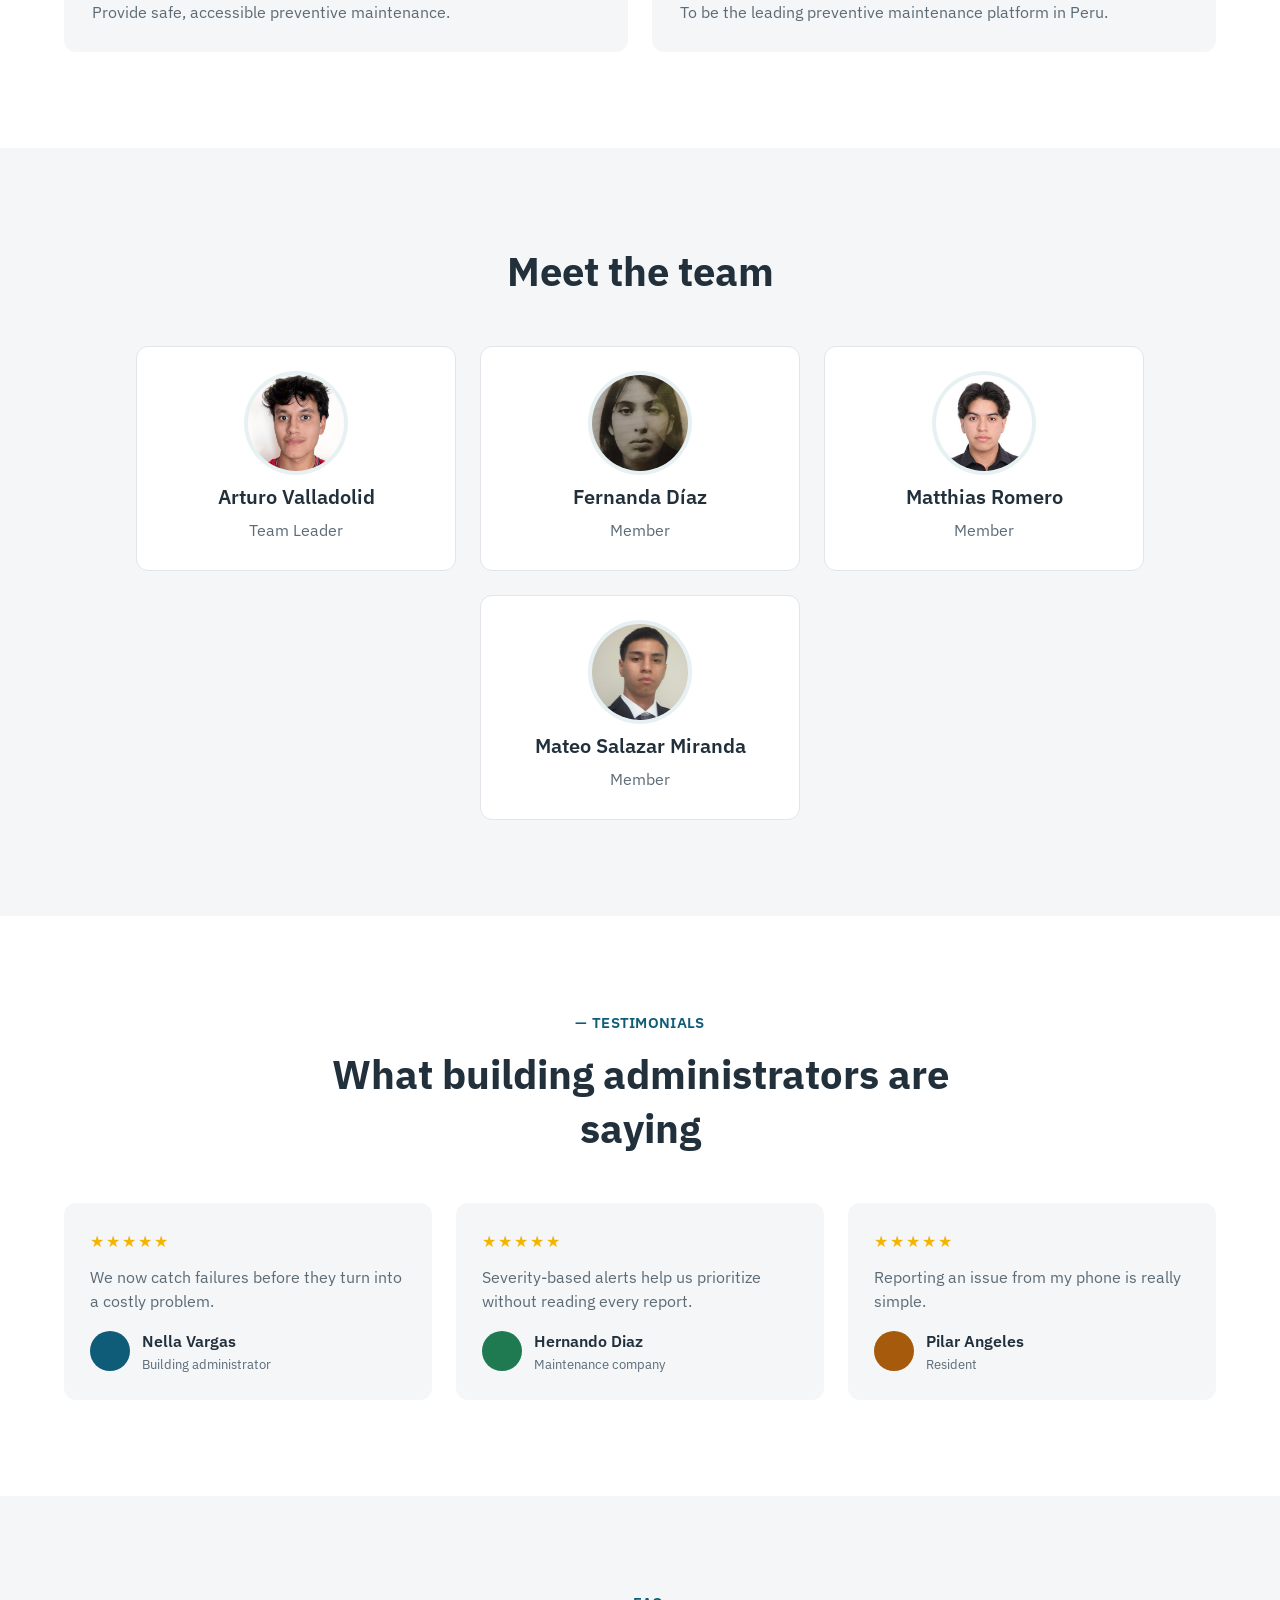
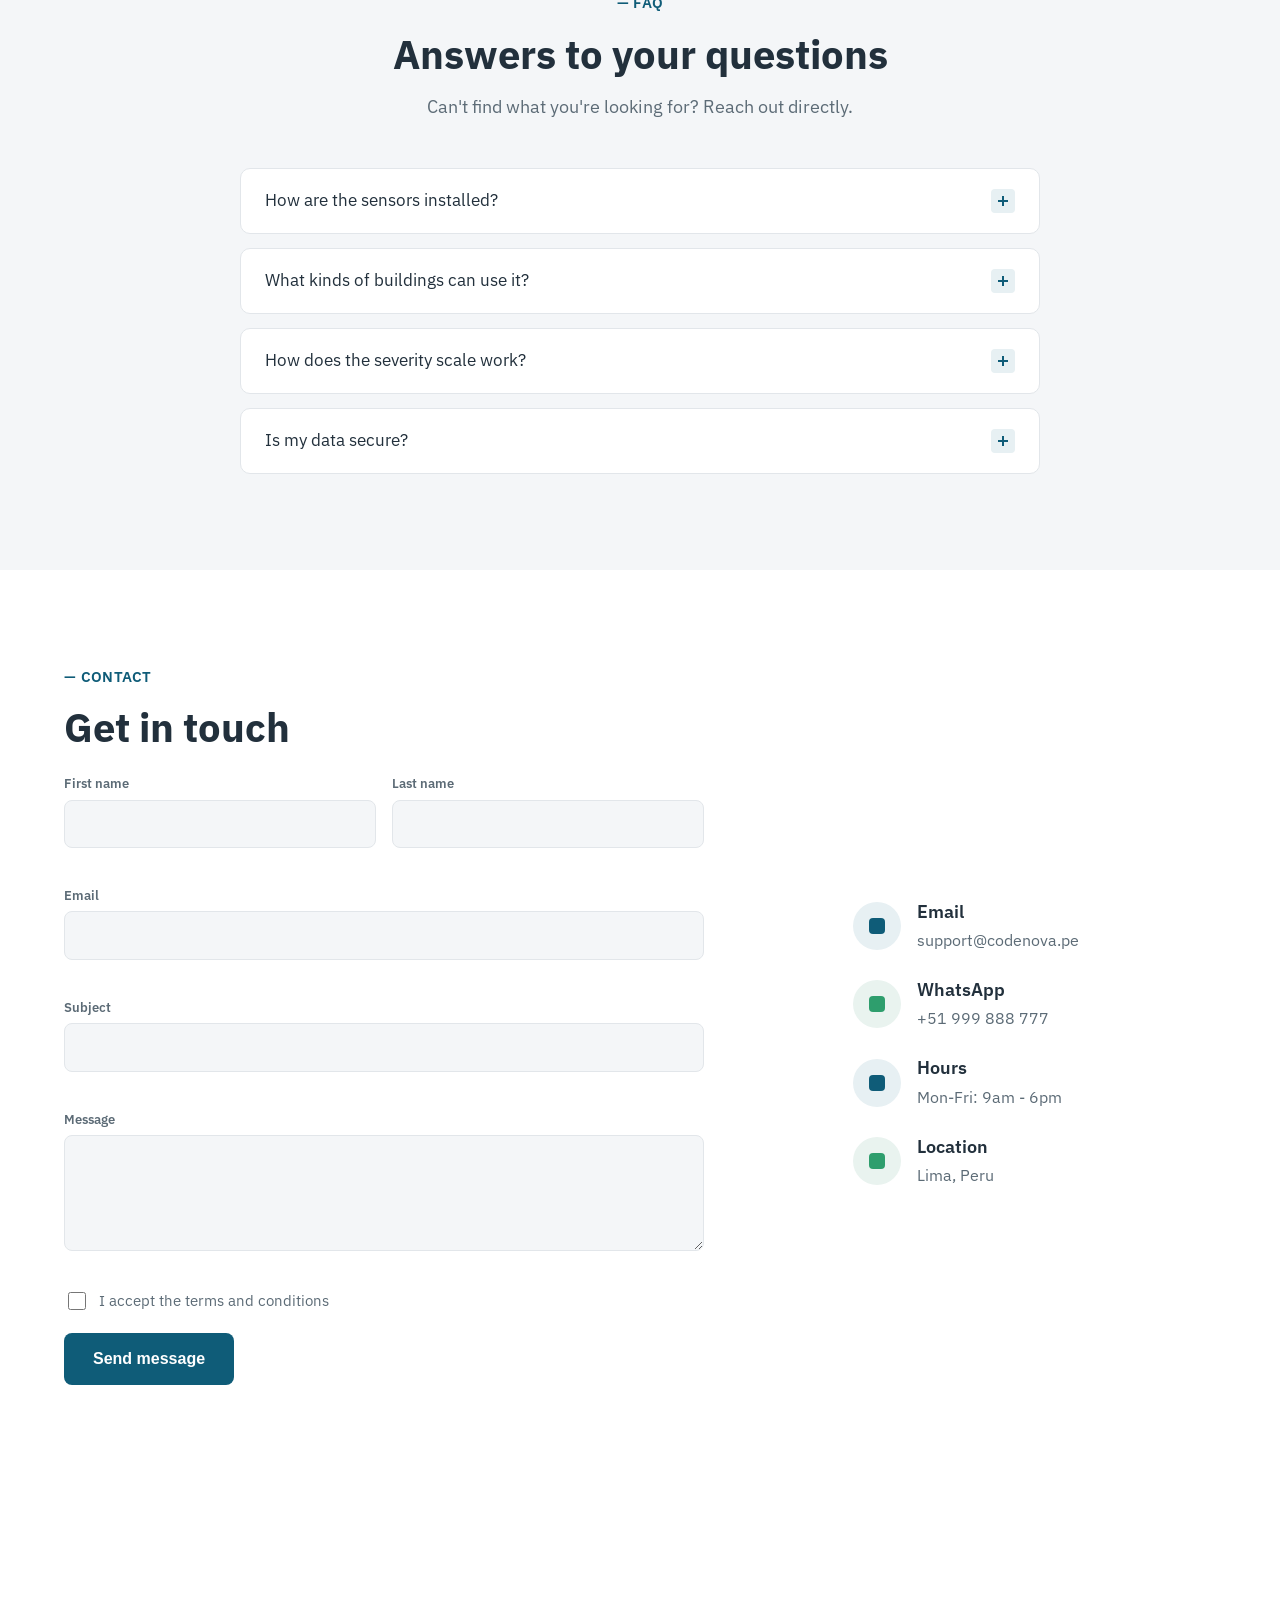
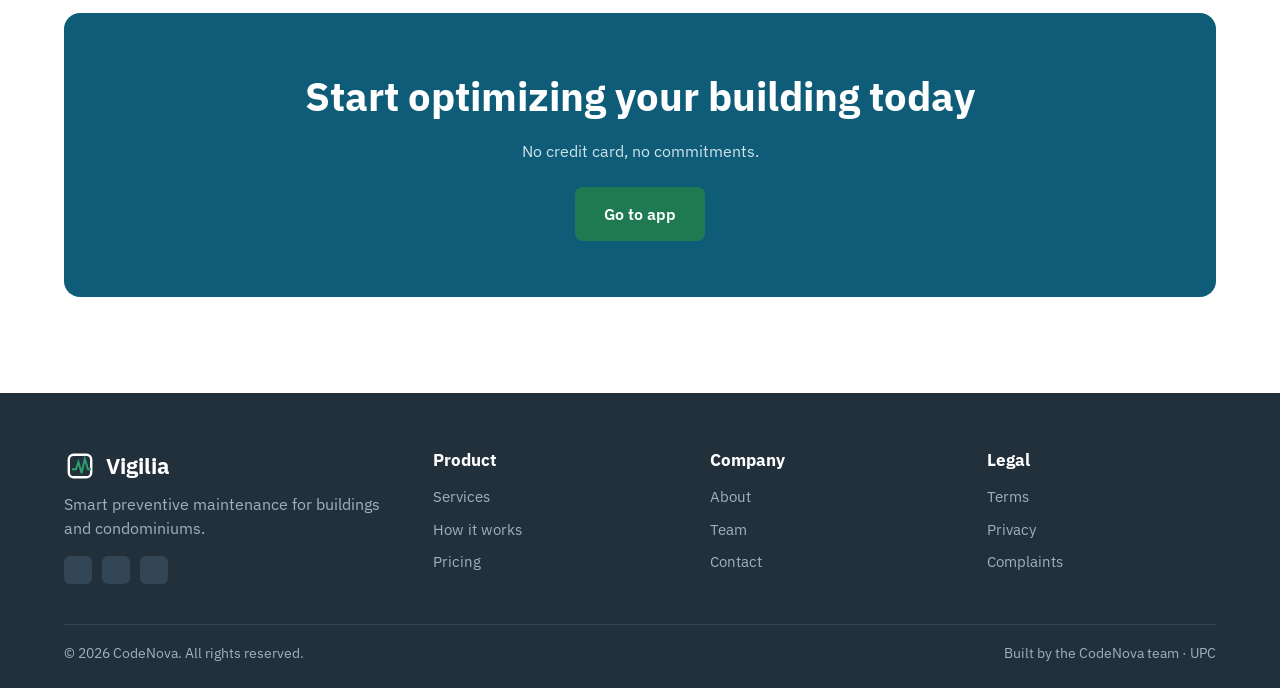
==== commit da76723c: "feat(landing): show the photo of each team member" ====
--- a/index.html
+++ b/index.html
@@ -365,22 +365,22 @@
       <h2 class="text-center" data-i18n="team.title">Meet the team</h2>
       <div class="grid grid-3 team-grid">
         <div class="team-card">
-          <div class="avatar avatar-blue">AV</div>
+          <img class="avatar avatar-photo" src="img/team/arturo-valladolid.jpg" alt="Arturo Valladolid" width="96" height="96" loading="lazy">
           <h3>Arturo Valladolid</h3>
           <p data-i18n="team.leader">Team Leader</p>
         </div>
         <div class="team-card">
-          <div class="avatar avatar-green">FD</div>
+          <img class="avatar avatar-photo" src="img/team/fernanda-diaz.jpg" alt="Fernanda Díaz" width="96" height="96" loading="lazy">
           <h3>Fernanda Díaz</h3>
           <p data-i18n="team.member">Member</p>
         </div>
         <div class="team-card">
-          <div class="avatar avatar-orange">MR</div>
+          <img class="avatar avatar-photo" src="img/team/matthias-romero.jpg" alt="Matthias Romero" width="96" height="96" loading="lazy">
           <h3>Matthias Romero</h3>
           <p data-i18n="team.member">Member</p>
         </div>
         <div class="team-card">
-          <div class="avatar avatar-dark">MS</div>
+          <img class="avatar avatar-photo" src="img/team/mateo-salazar.jpg" alt="Mateo Salazar Miranda" width="96" height="96" loading="lazy">
           <h3>Mateo Salazar Miranda</h3>
           <p data-i18n="team.member">Member</p>
         </div>
--- a/css/style.css
+++ b/css/style.css
@@ -433,6 +433,7 @@
 .avatar-orange { background: var(--color-orange-strong); }
 .avatar-dark { background: var(--color-dark); }
 .avatar-navy { background: var(--color-primary-dark); }
+.avatar-photo { object-fit: cover; object-position: center 30%; background: var(--color-bg-alt); box-shadow: 0 0 0 4px var(--color-blue-tint); }
 .team-card h3 { font-size: 20px; font-weight: 600; margin-top: 4px; }
 .team-card p { color: var(--color-text-muted); margin: 0; }
 
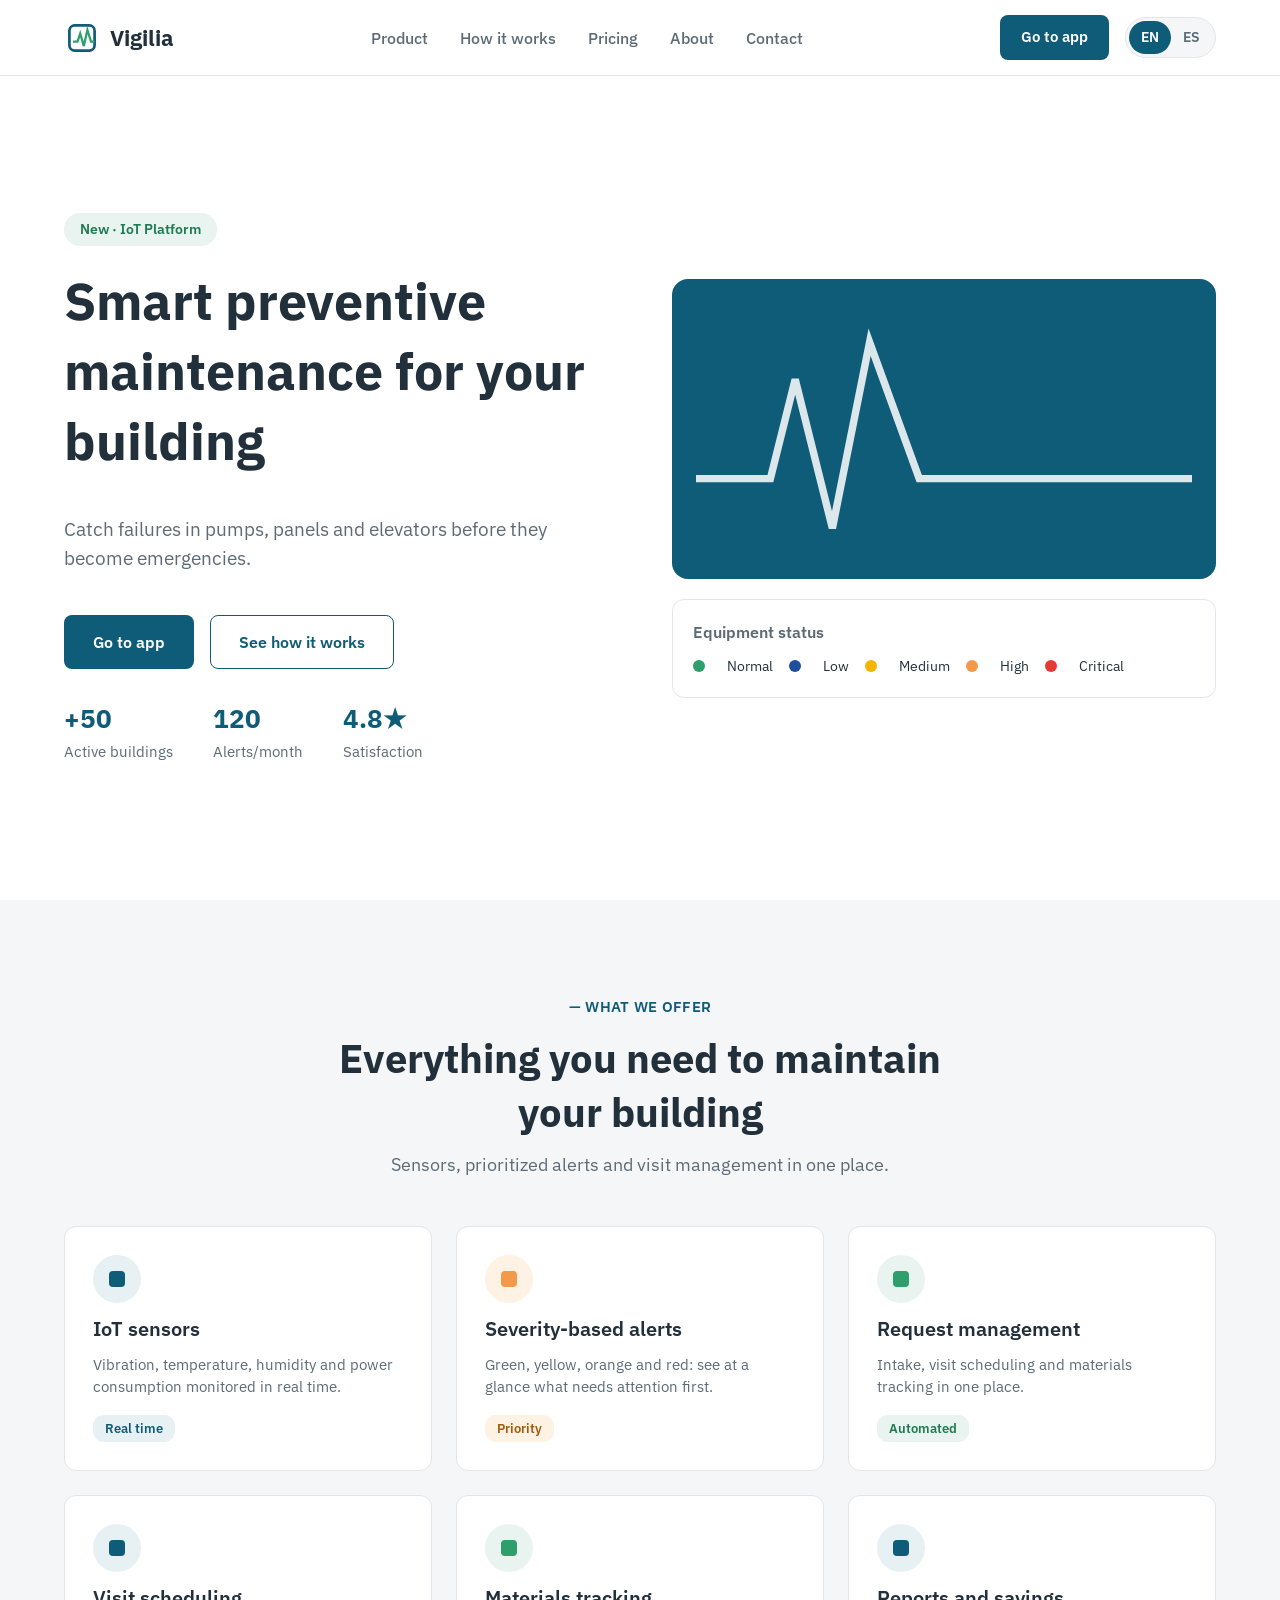
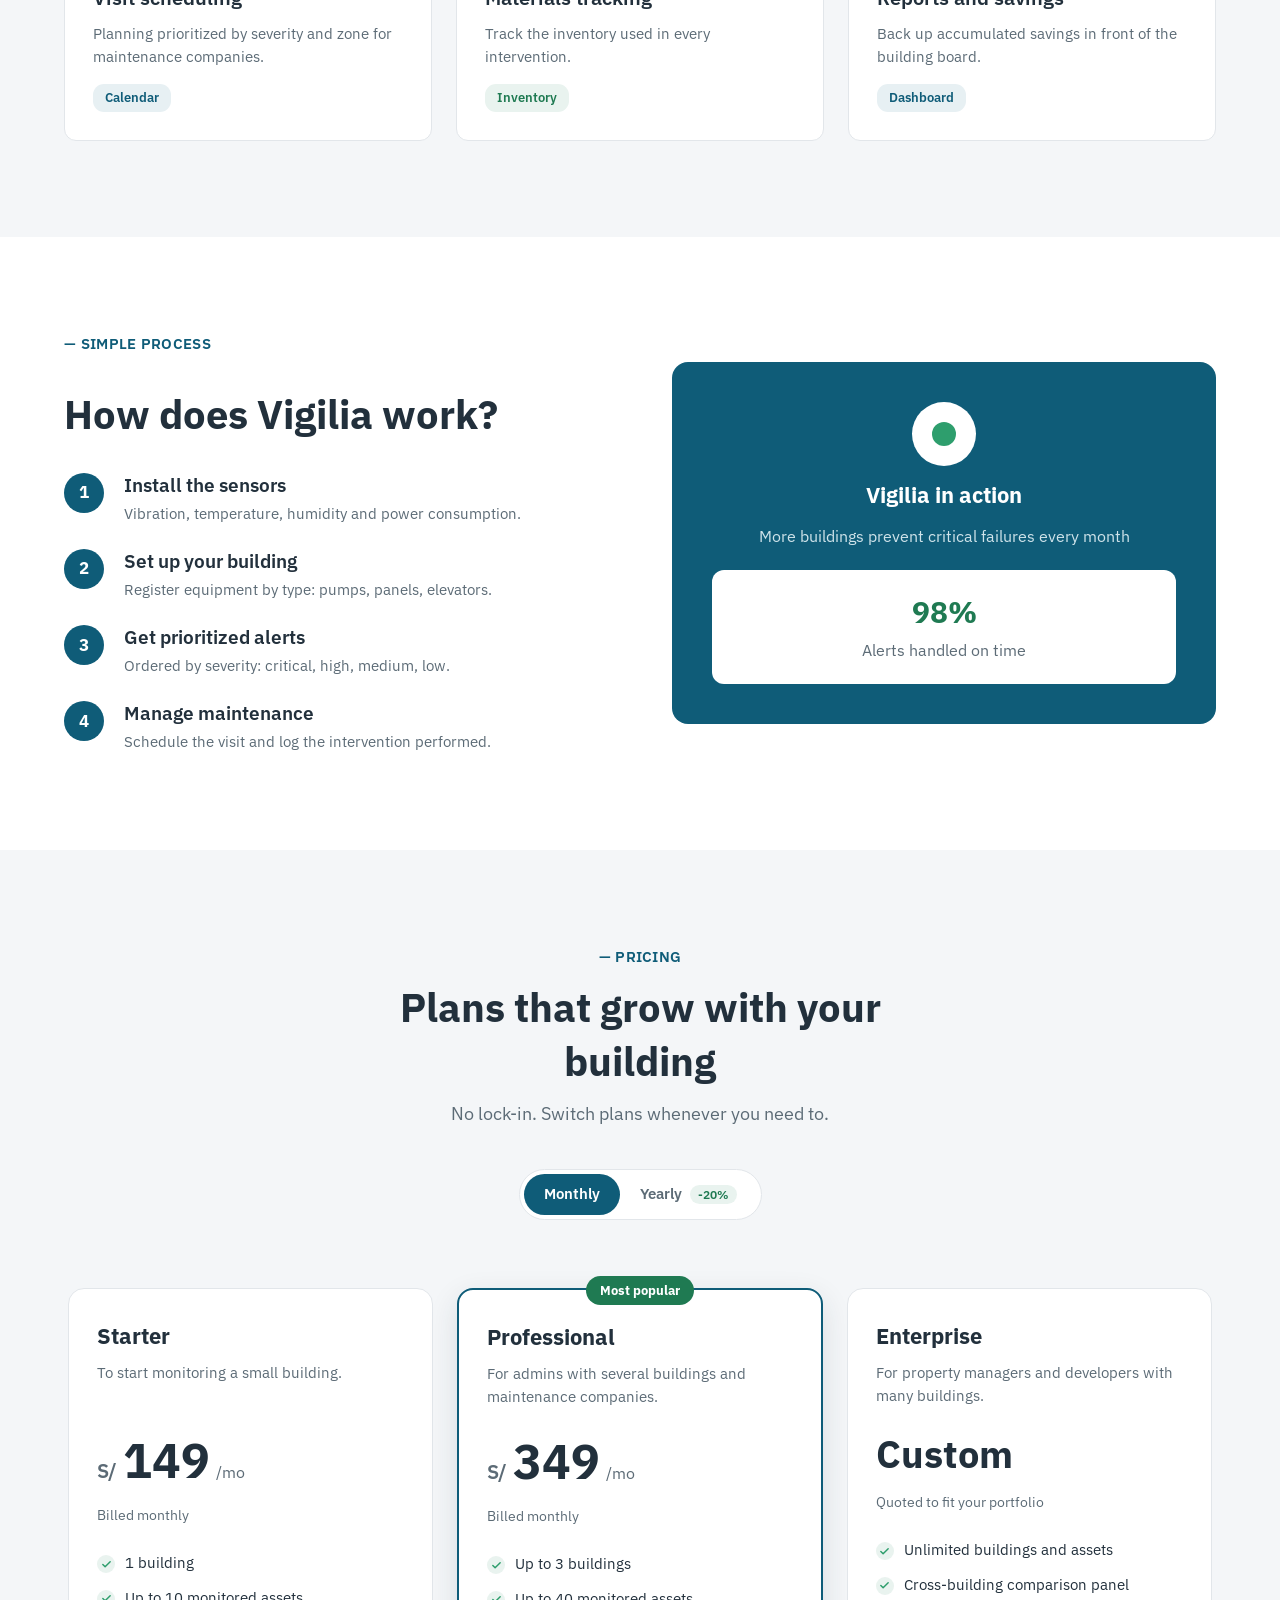
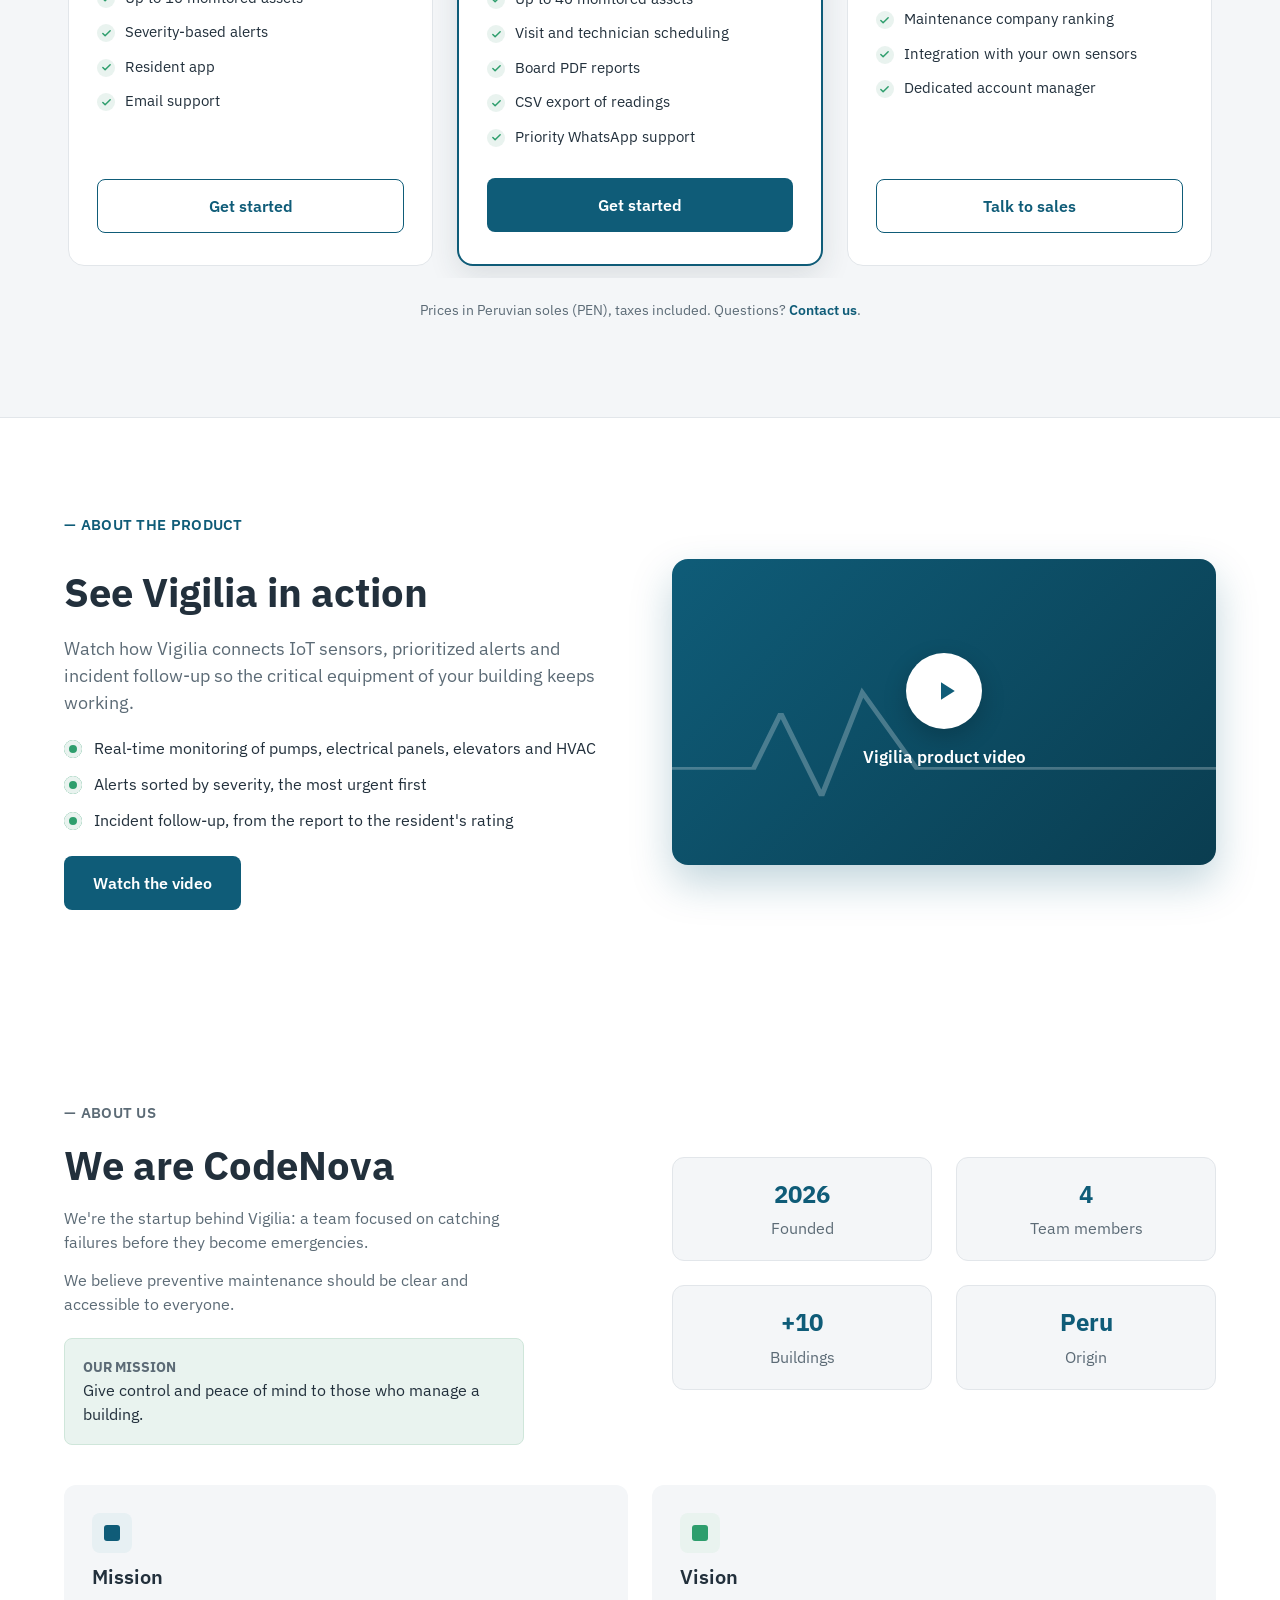
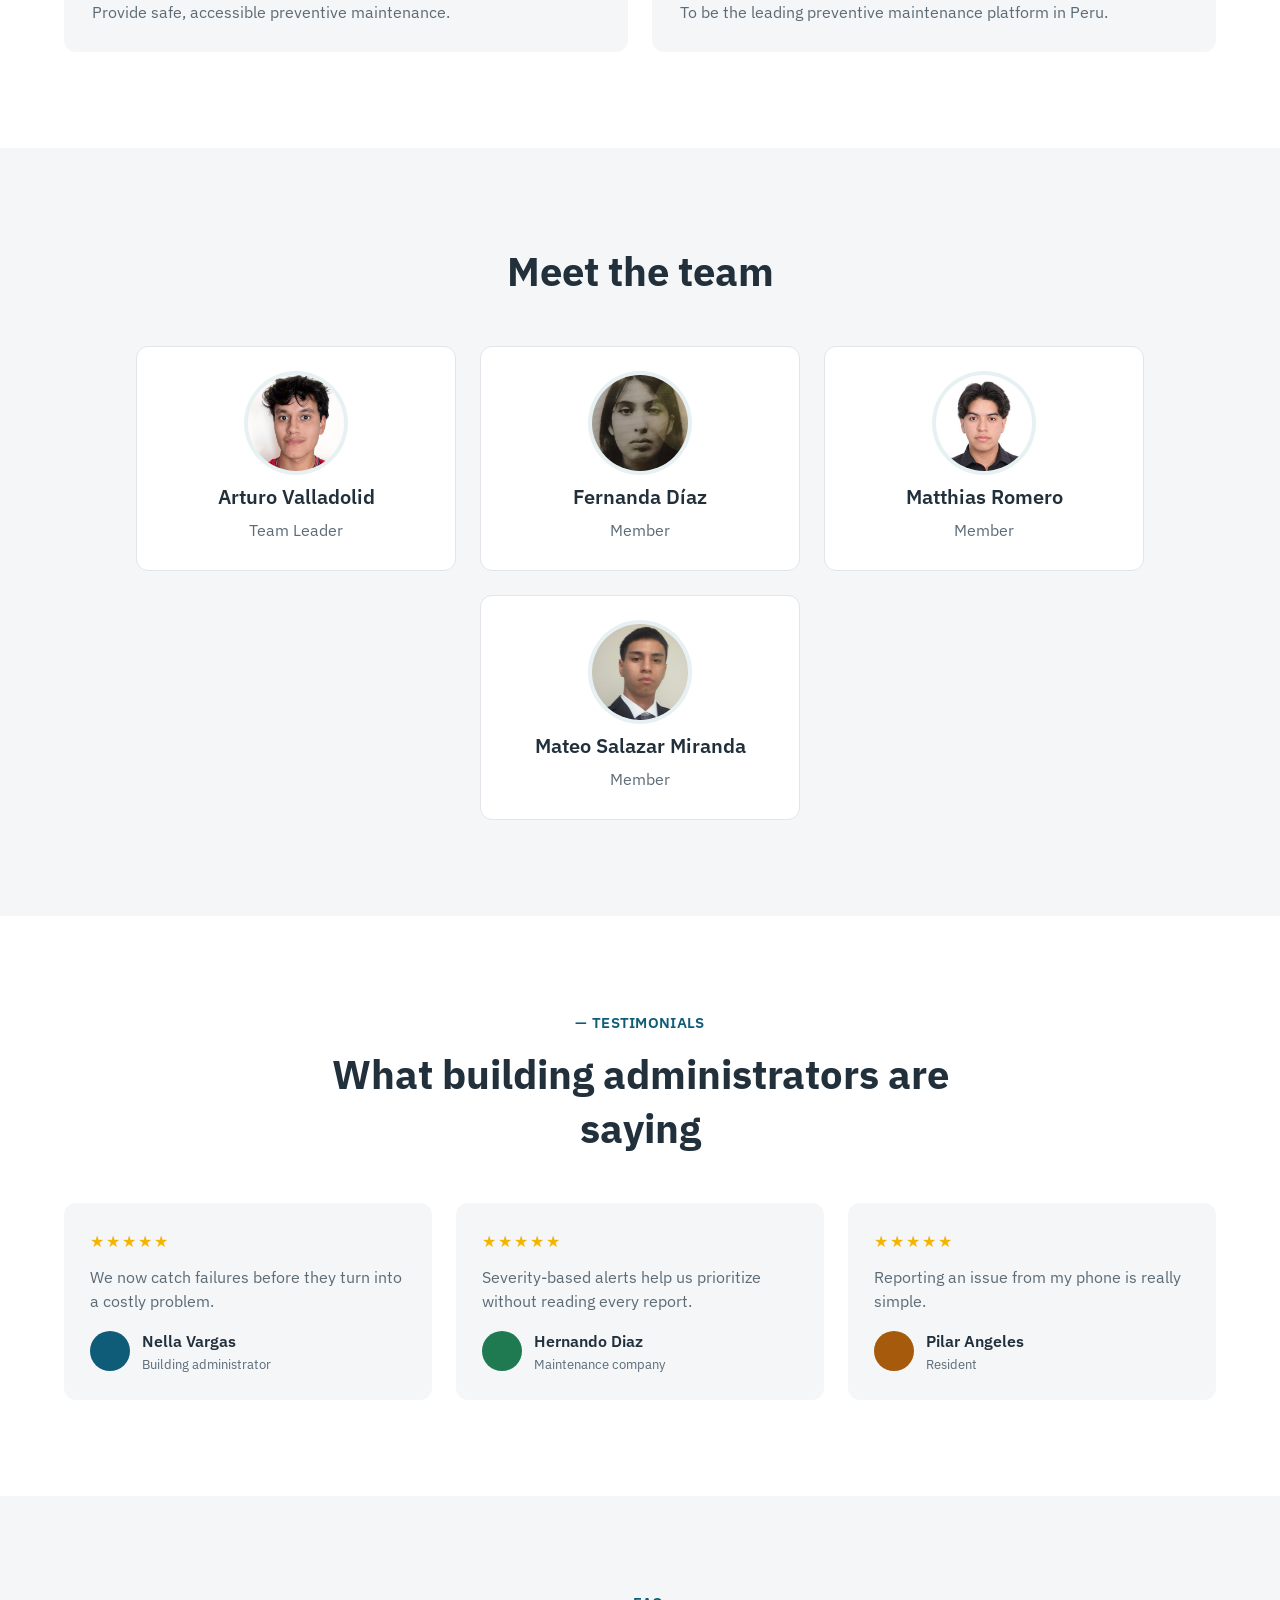
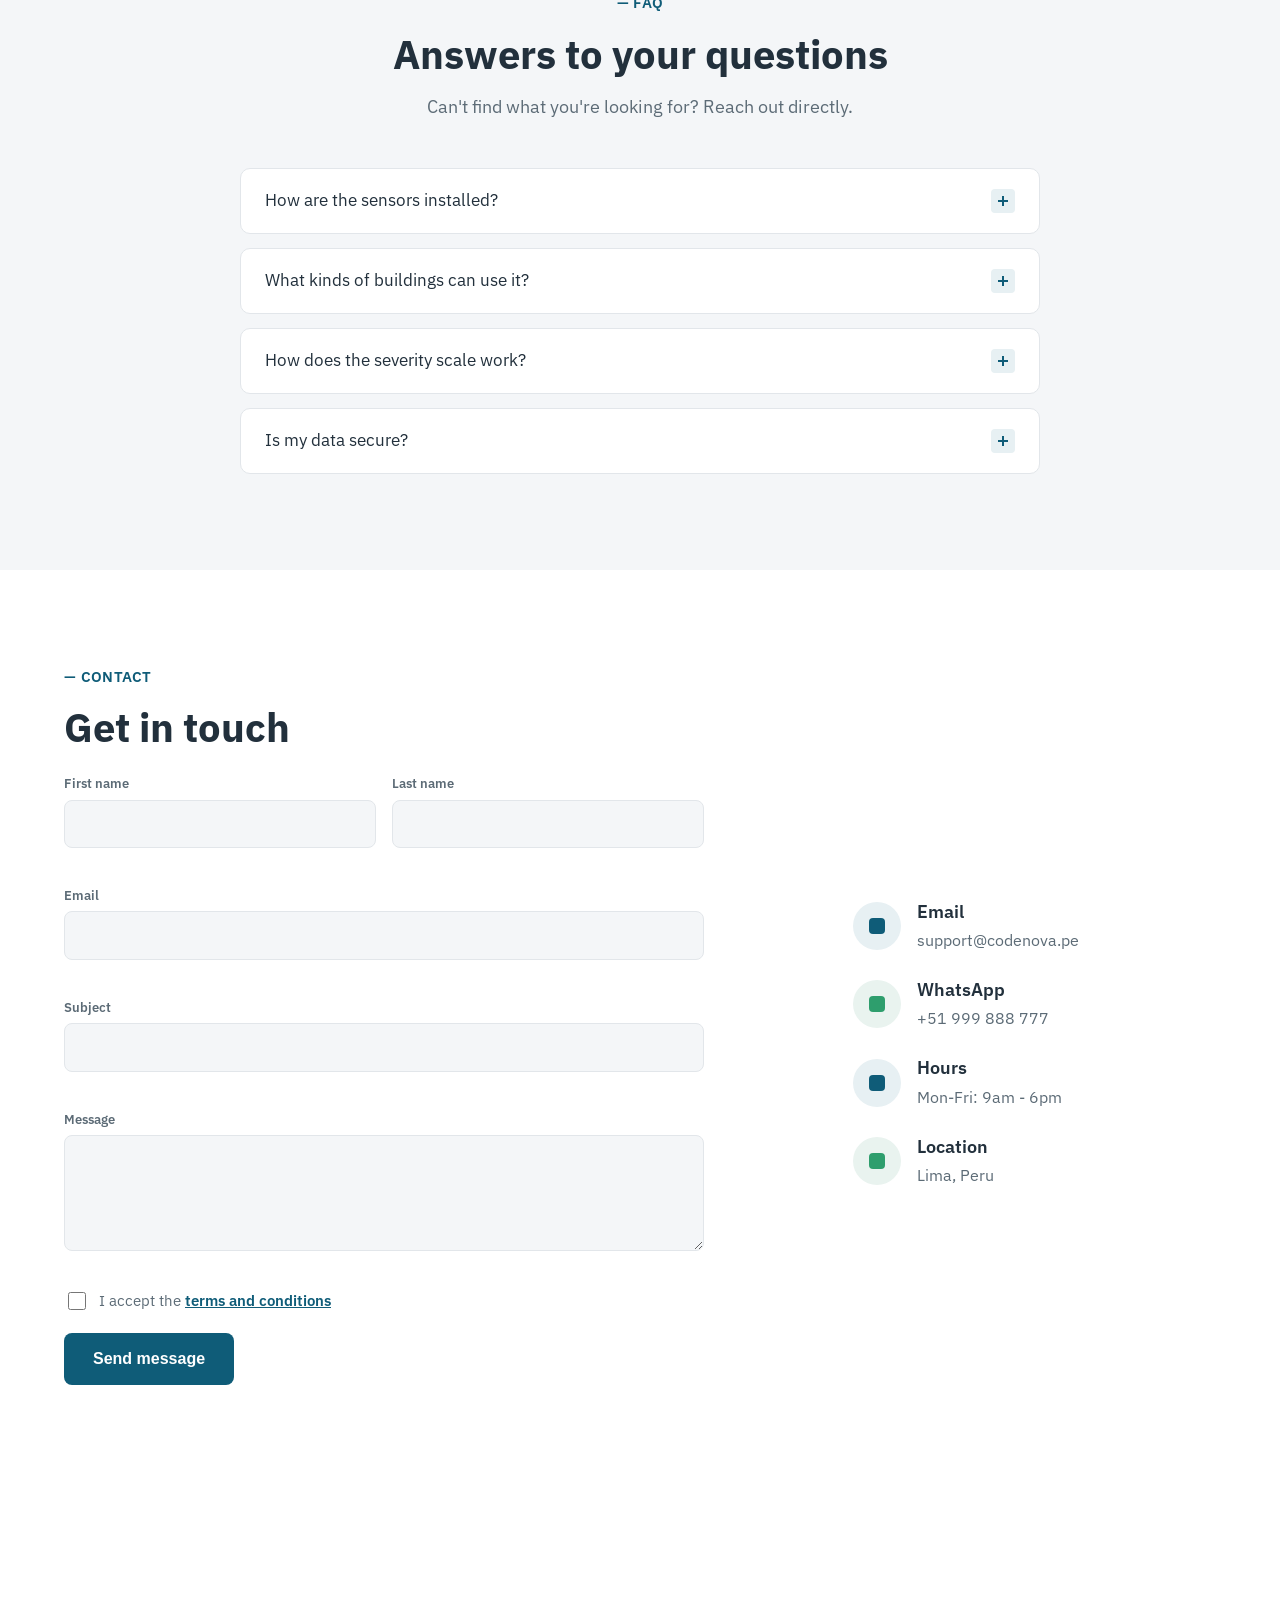
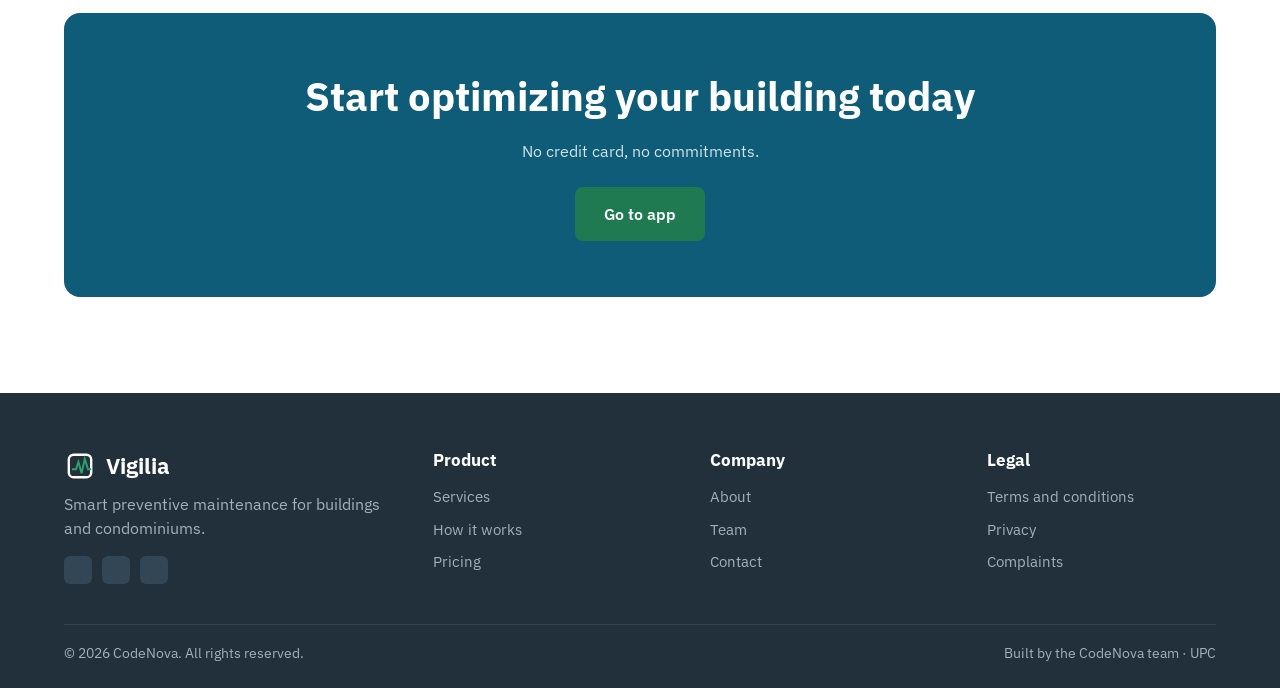
==== commit d8e1491e: "feat(landing): add terms and conditions The terms open in a dialog from the footer and from the cont" ====
--- a/index.html
+++ b/index.html
@@ -290,11 +290,11 @@
           <li data-i18n="product.point-alerts">Alerts sorted by severity, the most urgent first</li>
           <li data-i18n="product.point-incidents">Incident follow-up, from the report to the resident's rating</li>
         </ul>
-        <a href="#about-product" class="btn btn-primary" data-product-video target="_blank" rel="noopener" data-i18n="product.watch">Watch the video</a>
+        <a href="https://upcedupe-my.sharepoint.com/:v:/r/personal/u202411843_upc_edu_pe/Documents/Entrevistas%20-%20Code%20Nova/4.5%20Web%20Applications%20Prototyping..mkv?d=w827942a5d9844c509d0df218e7f0c993&amp;csf=1&amp;web=1&amp;e=26YvhK&amp;nav=eyJyZWZlcnJhbEluZm8iOnsicmVmZXJyYWxBcHAiOiJTdHJlYW1XZWJBcHAiLCJyZWZlcnJhbFZpZXciOiJTaGFyZURpYWxvZy1MaW5rIiwicmVmZXJyYWxBcHBQbGF0Zm9ybSI6IldlYiIsInJlZmVycmFsTW9kZSI6InZpZXcifX0%3D" class="btn btn-primary" data-product-video target="_blank" rel="noopener" data-i18n="product.watch">Watch the video</a>
       </div>
 
       <div class="product-video">
-        <a href="#about-product" class="video-card" data-product-video target="_blank" rel="noopener" aria-label="Watch the video" data-i18n-attr="aria-label:product.watch">
+        <a href="https://upcedupe-my.sharepoint.com/:v:/r/personal/u202411843_upc_edu_pe/Documents/Entrevistas%20-%20Code%20Nova/4.5%20Web%20Applications%20Prototyping..mkv?d=w827942a5d9844c509d0df218e7f0c993&amp;csf=1&amp;web=1&amp;e=26YvhK&amp;nav=eyJyZWZlcnJhbEluZm8iOnsicmVmZXJyYWxBcHAiOiJTdHJlYW1XZWJBcHAiLCJyZWZlcnJhbFZpZXciOiJTaGFyZURpYWxvZy1MaW5rIiwicmVmZXJyYWxBcHBQbGF0Zm9ybSI6IldlYiIsInJlZmVycmFsTW9kZSI6InZpZXcifX0%3D" class="video-card" data-product-video target="_blank" rel="noopener" aria-label="Watch the video" data-i18n-attr="aria-label:product.watch">
           <svg class="video-wave" viewBox="0 0 200 100" preserveAspectRatio="none" aria-hidden="true">
             <polyline points="0,70 30,70 40,30 55,90 70,15 90,70 200,70" fill="none" stroke="#ffffff" stroke-width="2"></polyline>
           </svg>
@@ -537,7 +537,7 @@
 
           <label class="checkbox-field">
             <input type="checkbox" id="terms" name="terms" required>
-            <span data-i18n="contact.terms">I accept the terms and conditions</span>
+            <span data-i18n-html="contact.terms">I accept the <a href="#terms" data-open-terms>terms and conditions</a></span>
           </label>
 
           <button type="submit" class="btn btn-primary" data-i18n="contact.send">Send message</button>
@@ -629,7 +629,7 @@
 
       <div class="footer-col">
         <h3 data-i18n="footer.legal">Legal</h3>
-        <a href="#" data-i18n="footer.terms">Terms</a>
+        <a href="#terms" data-open-terms data-i18n="footer.terms">Terms and conditions</a>
         <a href="#" data-i18n="footer.privacy">Privacy</a>
         <a href="#" data-i18n="footer.complaints">Complaints</a>
       </div>
@@ -641,6 +641,17 @@
     </div>
   </div>
 </footer>
+
+<dialog class="terms-dialog" id="terms-dialog" aria-labelledby="terms-title">
+  <div class="terms-header">
+    <h2 id="terms-title" data-i18n="terms.title">Terms and conditions</h2>
+    <button type="button" class="terms-close" data-close-terms aria-label="Close" data-i18n-attr="aria-label:terms.close">&times;</button>
+  </div>
+  <div class="terms-body" data-i18n-html="terms.body"><p class="terms-updated">Last updated: October 2026</p><h3>1. Acceptance</h3><p>By using the Vigilia website or web application you accept these terms. If you do not agree with them, please do not use the service.</p><h3>2. The service</h3><p>Vigilia is a preventive maintenance platform by CodeNova that monitors the critical equipment of buildings (water pumps, electrical panels, elevators and HVAC) through IoT sensors, prioritized alerts and incident management.</p><h3>3. Accounts and use</h3><p>Administrators are responsible for the accuracy of the building and equipment data they register and for the users they give access to. The service must not be used for unlawful purposes.</p><h3>4. Alerts and responsibility</h3><p>Alerts support decision-making but do not replace the inspections and maintenance required by law or by the equipment manufacturer. CodeNova is not liable for damage caused by equipment failures.</p><h3>5. Data and privacy</h3><p>Sensor readings and building information are used only to provide the service, are stored encrypted and are not sold to third parties. Personal data is handled in accordance with Peruvian Law No. 29733 on Personal Data Protection.</p><h3>6. Plans and payments</h3><p>Prices are in Peruvian soles (PEN) and include taxes. Plans can be changed or cancelled at any time; the change applies from the next billing period.</p><h3>7. Changes to these terms</h3><p>We may update these terms. Significant changes will be announced on this website.</p><h3>8. Contact</h3><p>For questions about these terms, write to support@codenova.pe.</p></div>
+  <div class="terms-footer">
+    <button type="button" class="btn btn-primary" data-close-terms data-i18n="terms.understood">Got it</button>
+  </div>
+</dialog>
 
 <script src="js/i18n.js"></script>
 <script src="js/script.js"></script>
--- a/css/style.css
+++ b/css/style.css
@@ -834,6 +834,47 @@
   .header-right { margin-left: auto; }
 }
 
+/* ===== Terms and conditions ===== */
+.checkbox-field a { color: var(--color-primary); font-weight: 600; text-decoration: underline; }
+body:has(.terms-dialog[open]) { overflow: hidden; }
+.terms-dialog {
+  width: min(720px, calc(100% - 32px));
+  max-height: min(82vh, 760px);
+  padding: 0;
+  border: 0;
+  border-radius: 16px;
+  color: var(--color-text);
+  box-shadow: 0 24px 60px rgba(0, 0, 0, 0.25);
+}
+.terms-dialog[open] { display: flex; flex-direction: column; }
+.terms-dialog::backdrop { background: rgba(34, 48, 60, 0.55); }
+.terms-header {
+  display: flex;
+  align-items: center;
+  justify-content: space-between;
+  gap: 16px;
+  padding: 20px 24px;
+  border-bottom: 1px solid var(--color-border);
+}
+.terms-header h2 { font-size: 24px; }
+.terms-close {
+  flex-shrink: 0;
+  width: 40px; height: 40px;
+  border: 0;
+  border-radius: 50%;
+  background: transparent;
+  color: var(--color-text-muted);
+  font-size: 28px;
+  line-height: 1;
+  cursor: pointer;
+}
+.terms-close:hover { background: var(--color-bg-alt); color: var(--color-text); }
+.terms-body { padding: 4px 24px 20px; overflow-y: auto; }
+.terms-body h3 { font-size: 17px; margin: 20px 0 6px; }
+.terms-body p { margin: 0; color: var(--color-text-muted); font-size: 15px; }
+.terms-body .terms-updated { margin-top: 16px; font-size: 14px; }
+.terms-footer { display: flex; justify-content: flex-end; padding: 16px 24px; border-top: 1px solid var(--color-border); }
+
 /* Respect users who prefer reduced motion (a11y) */
 @media (prefers-reduced-motion: reduce) {
   html { scroll-behavior: auto; }
